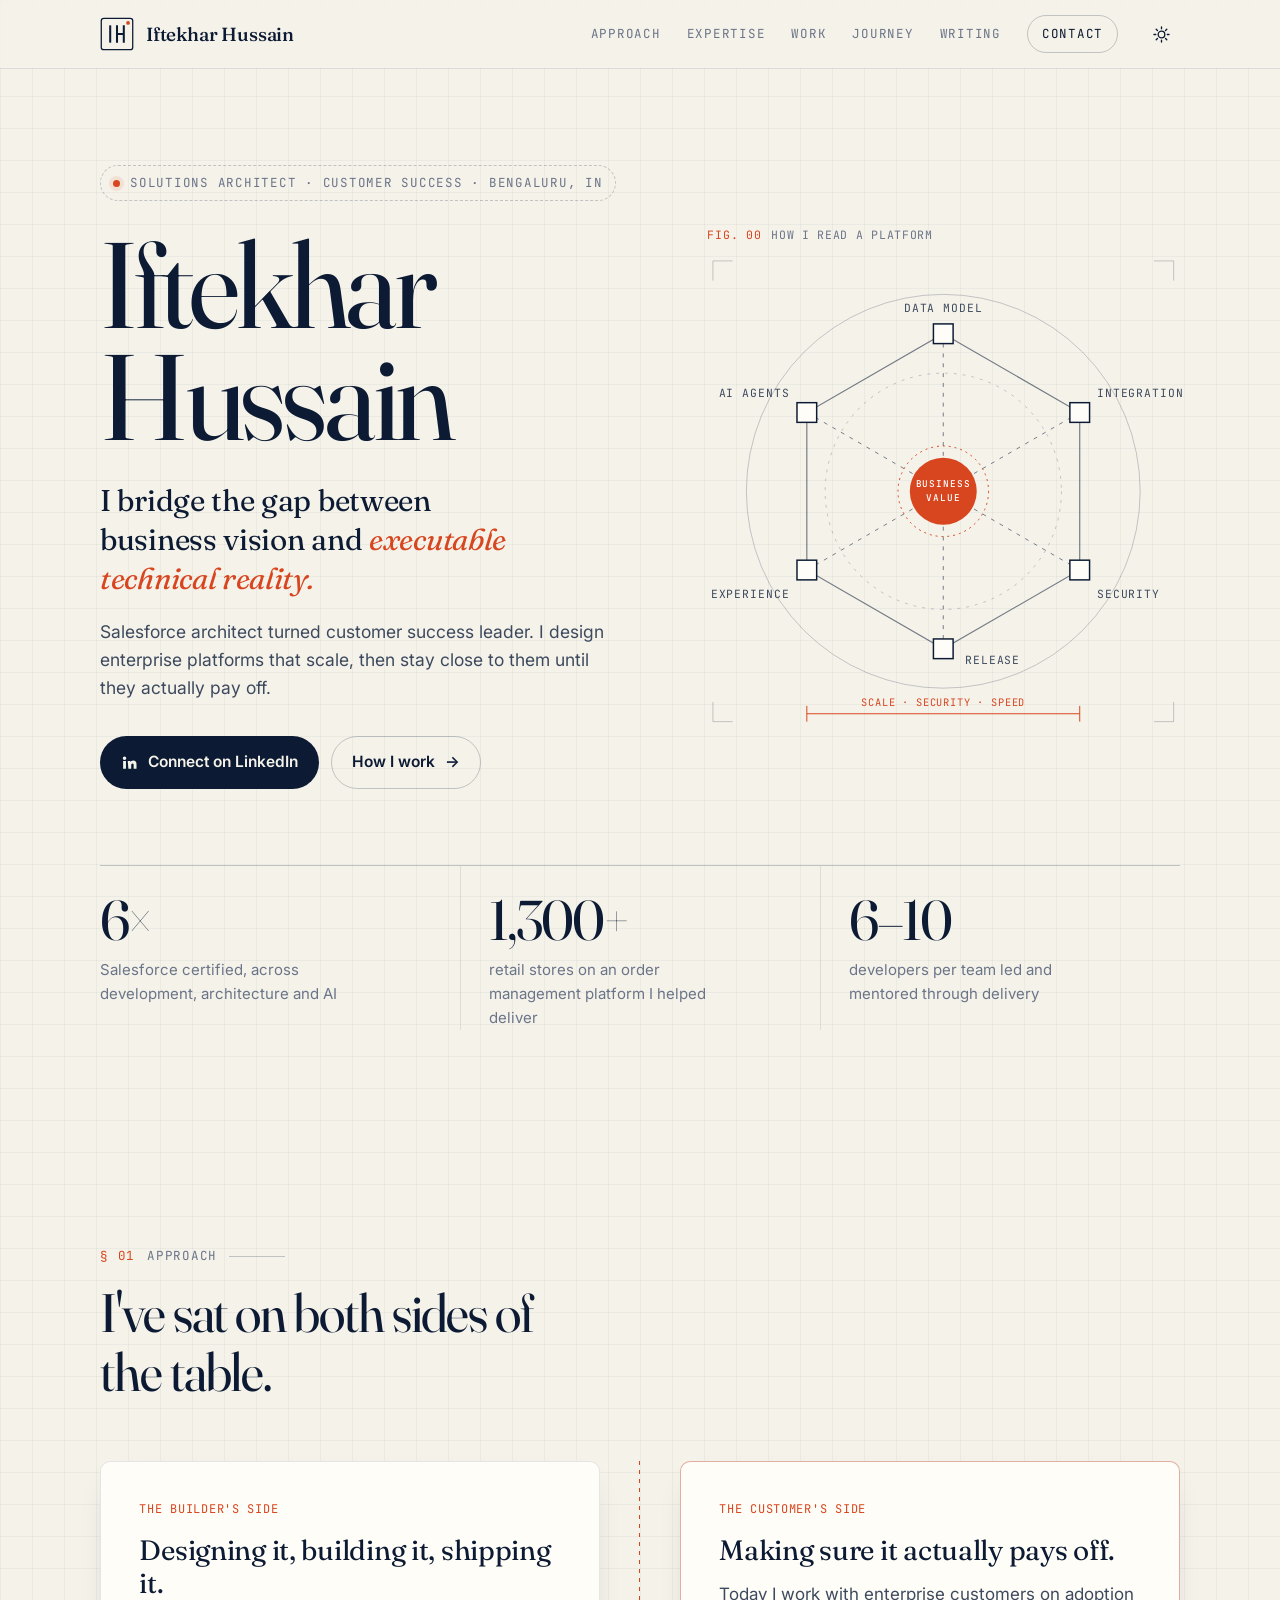
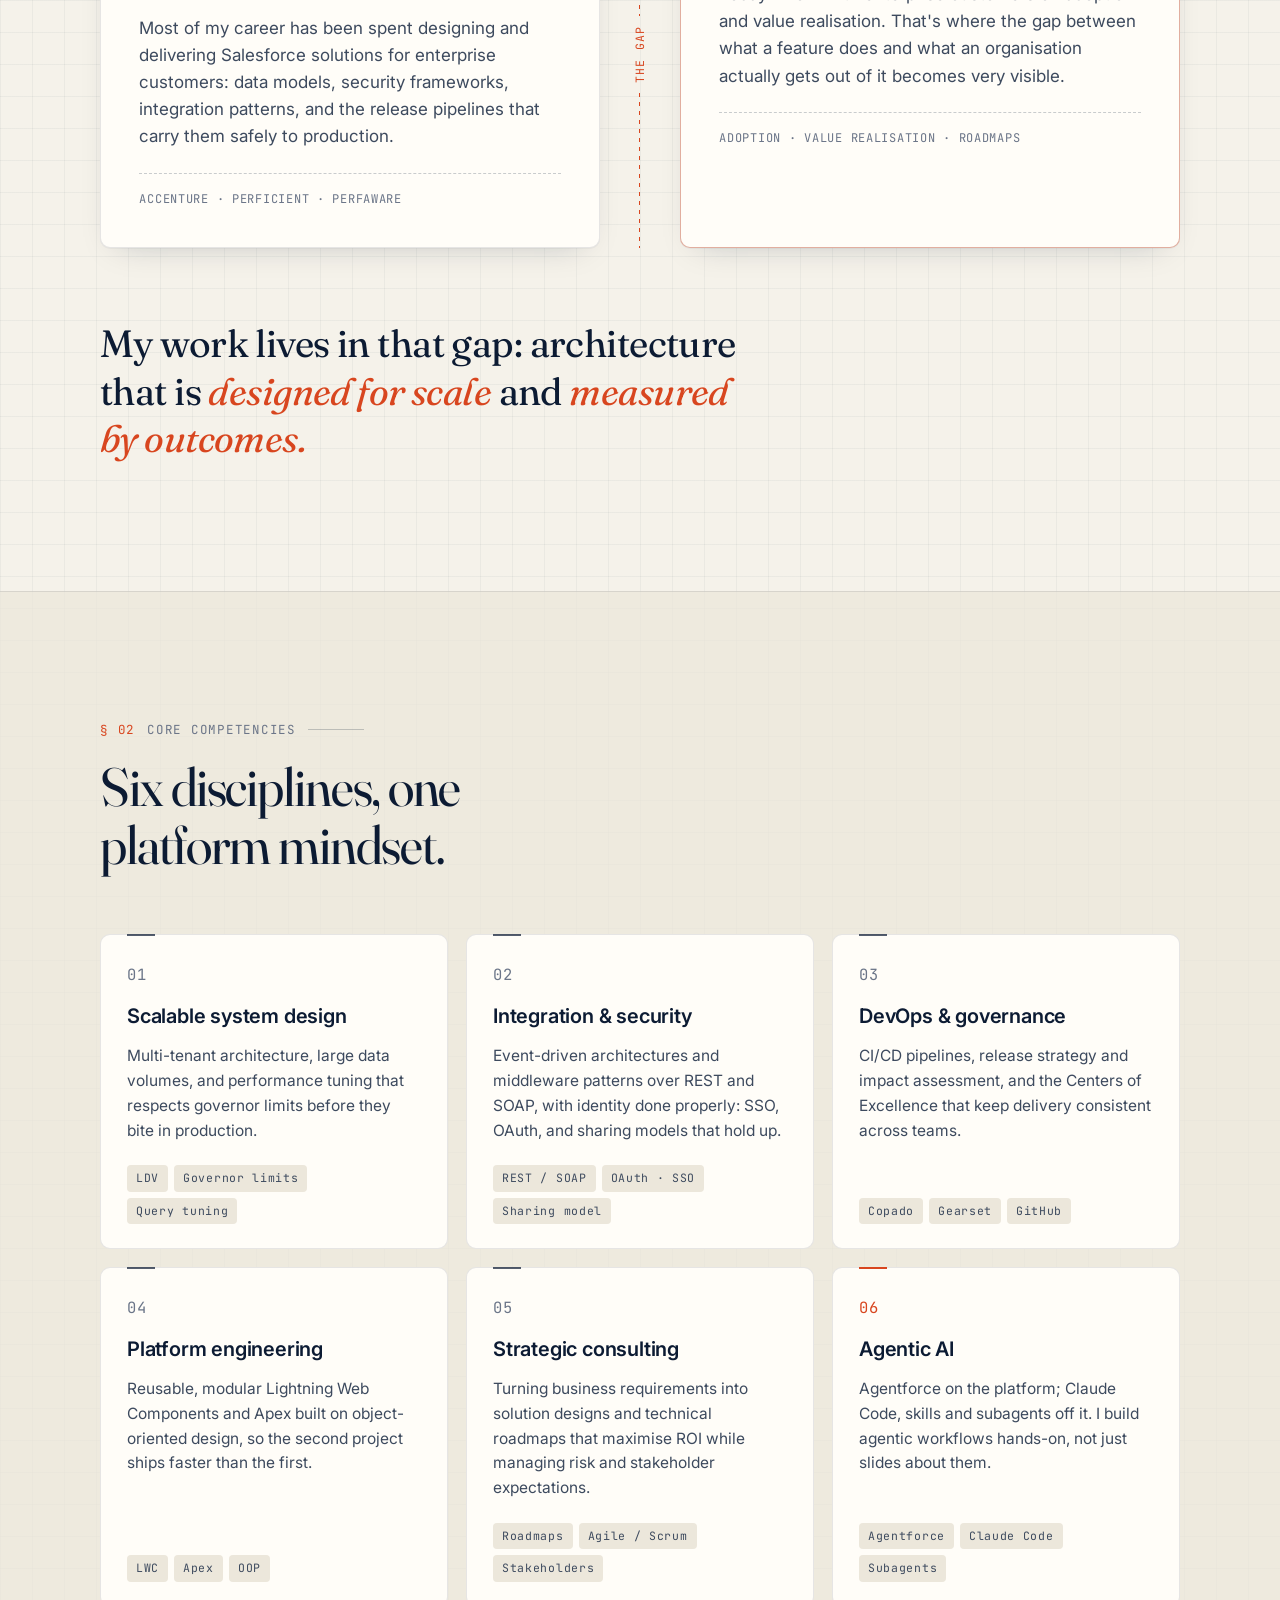
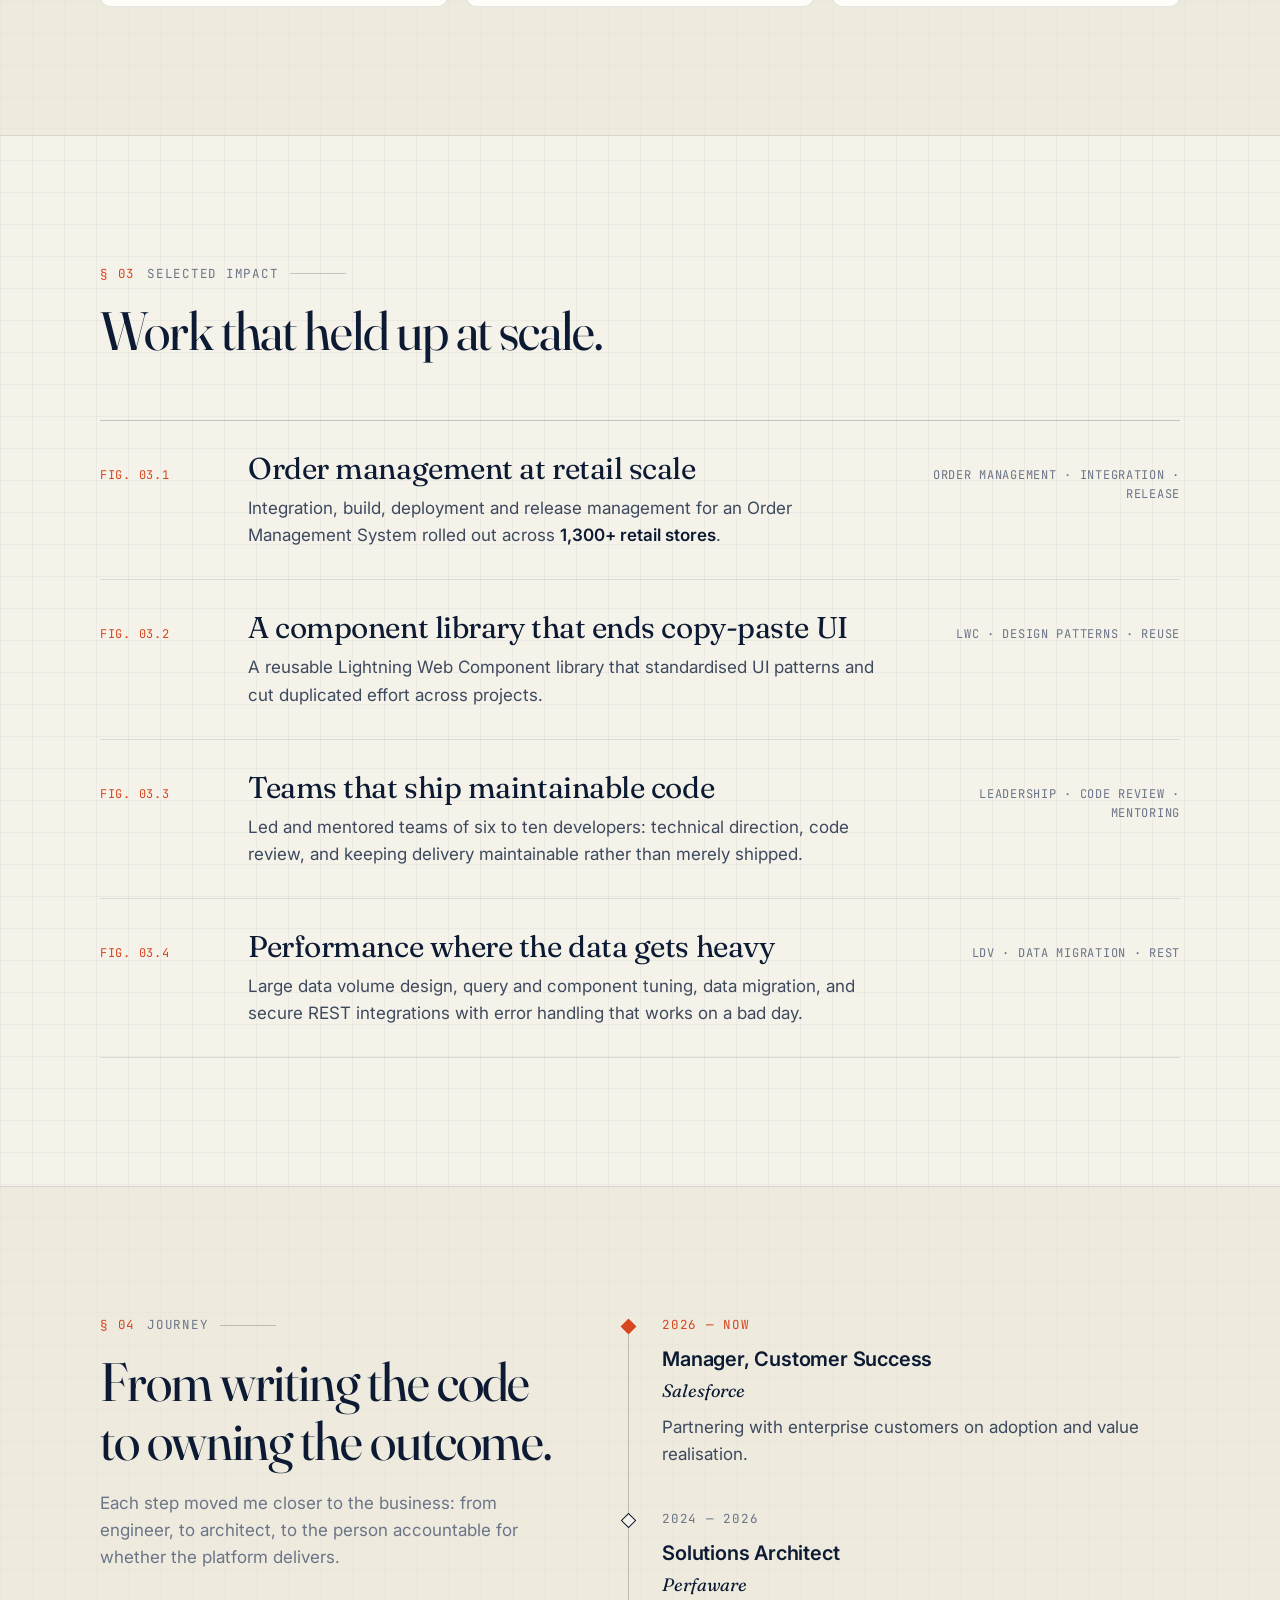
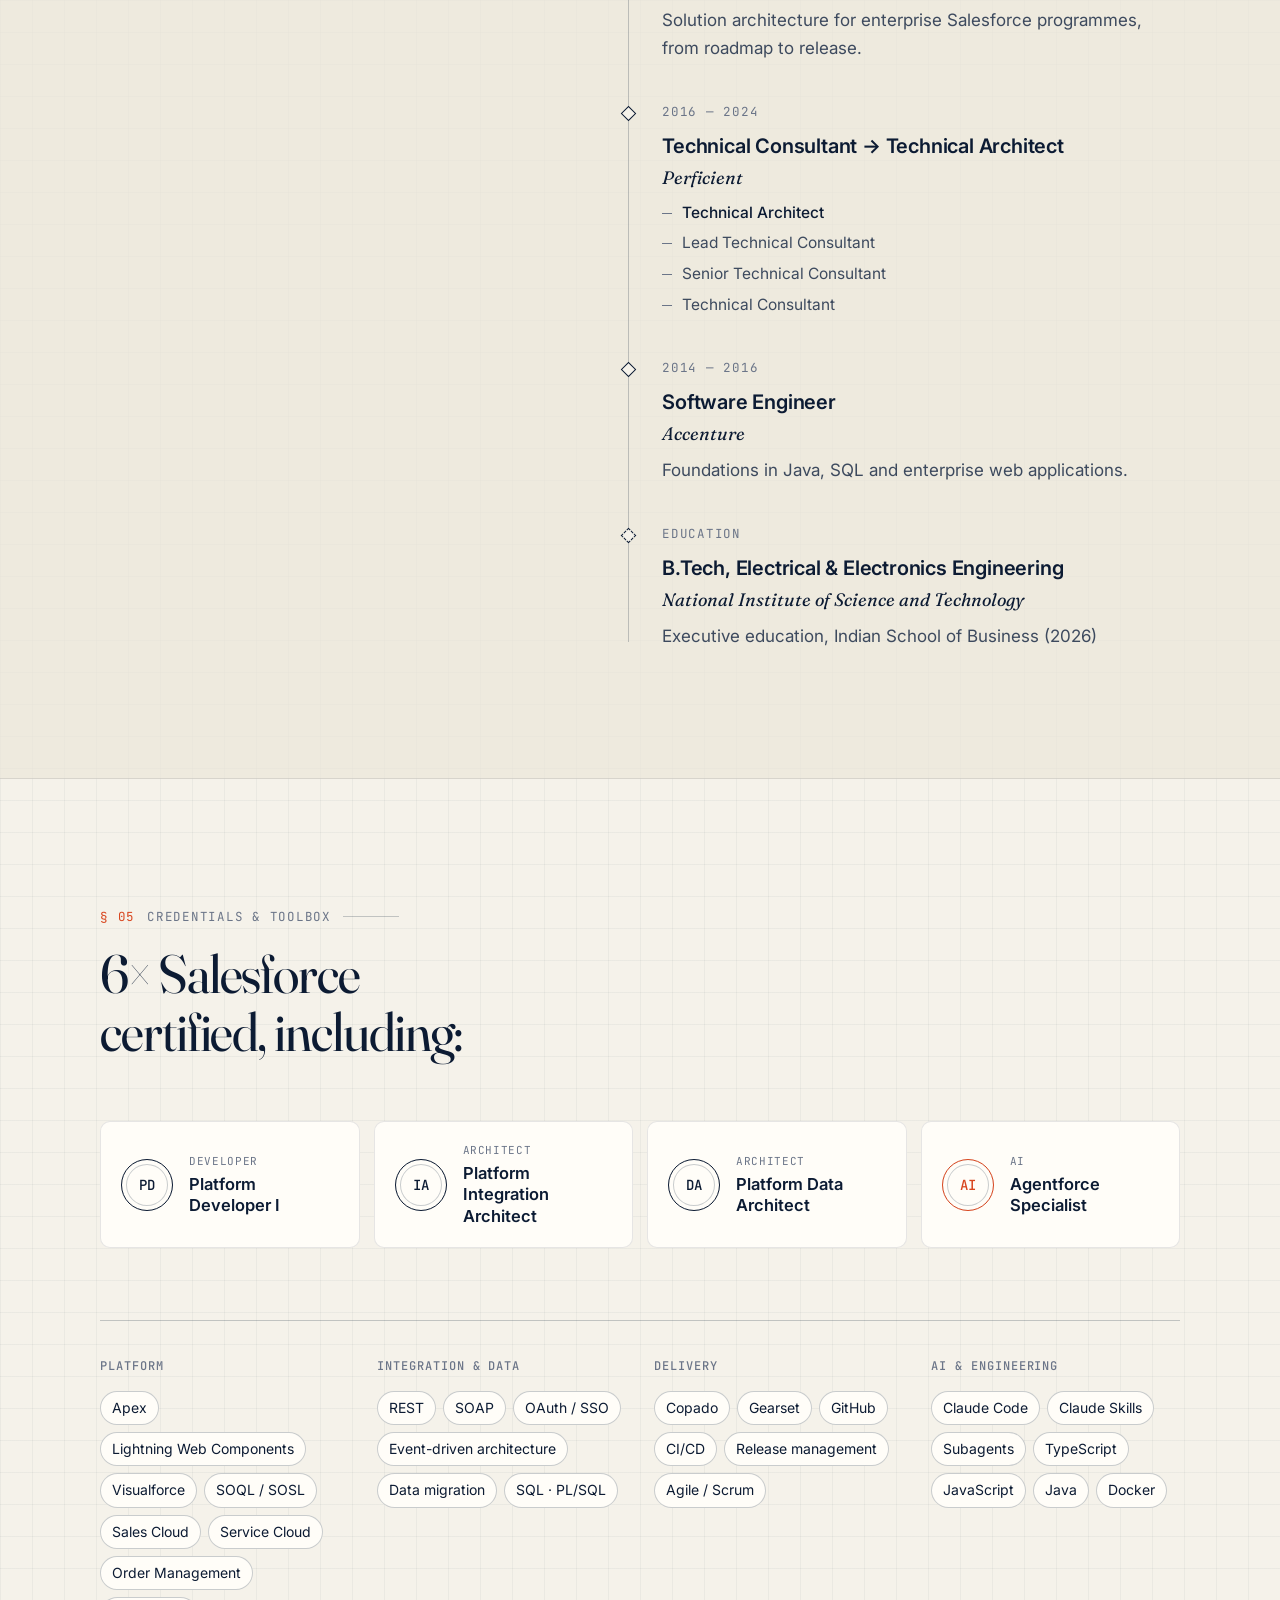
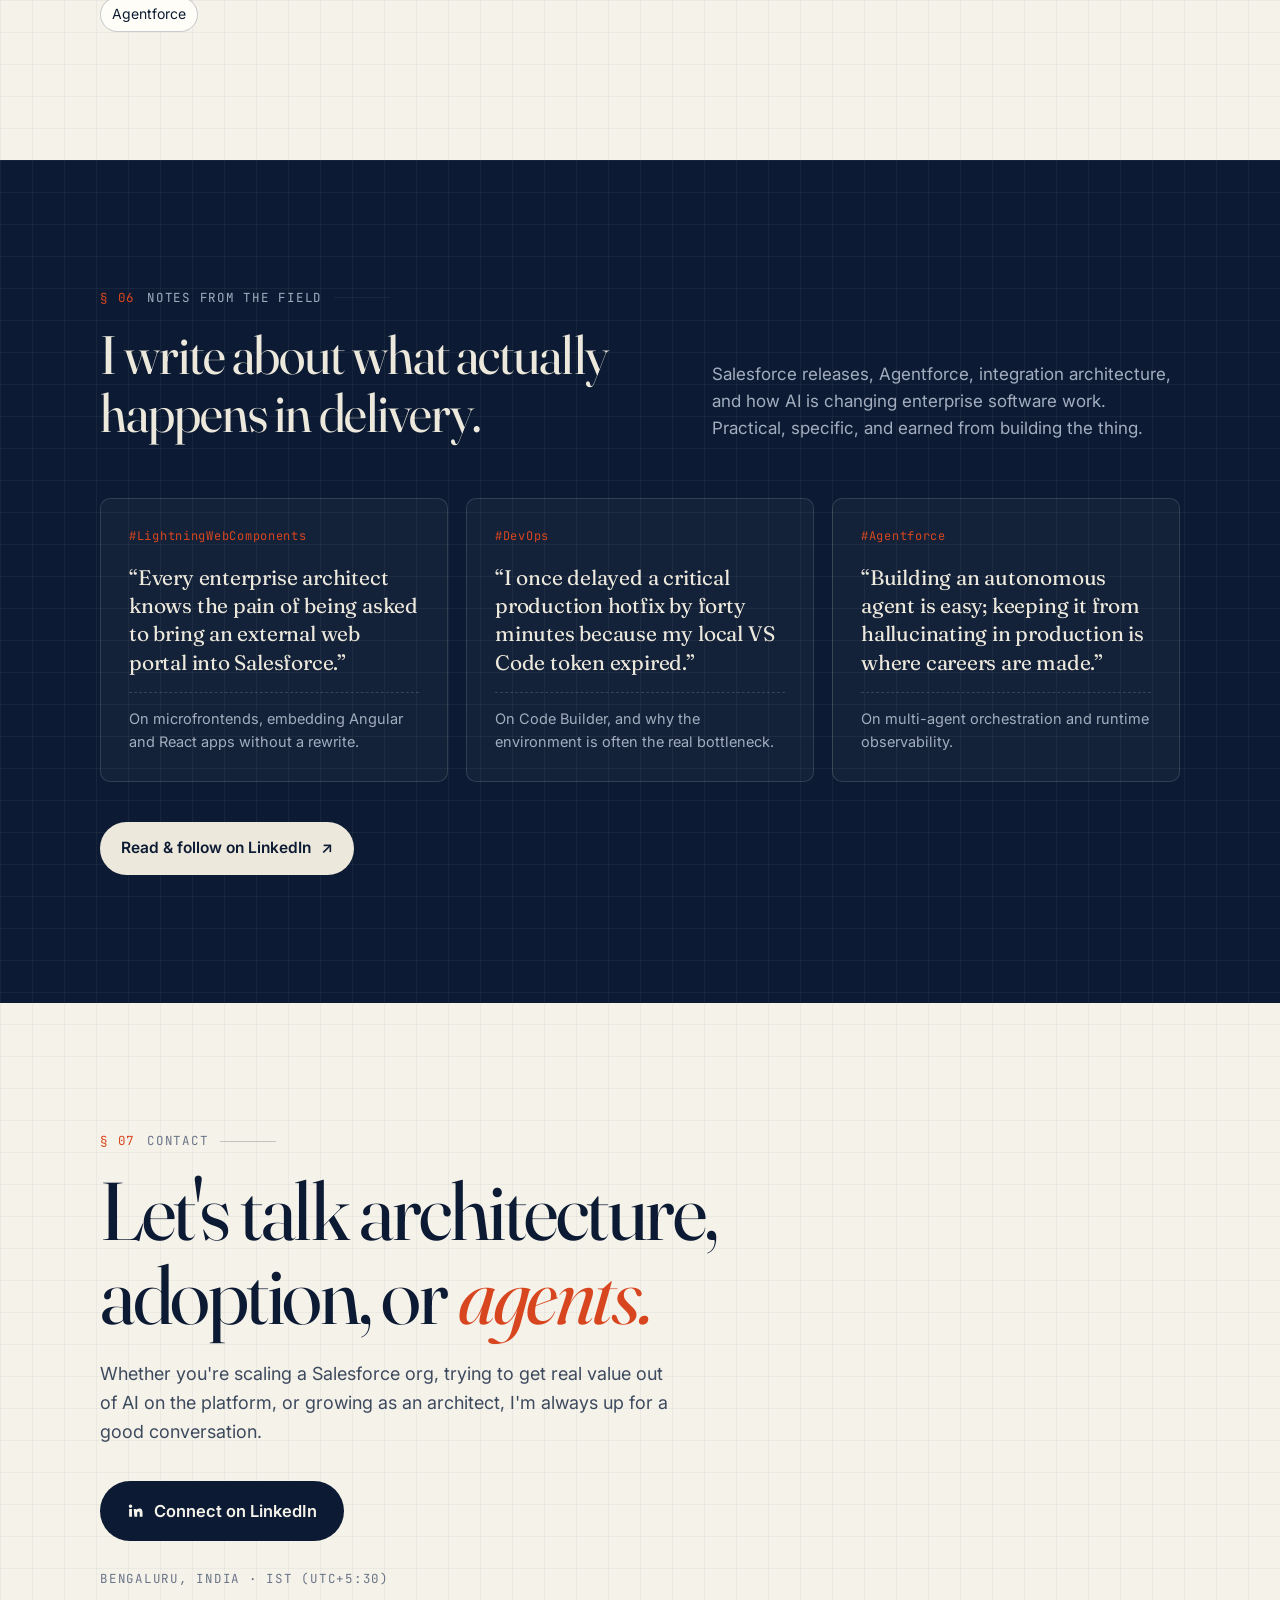
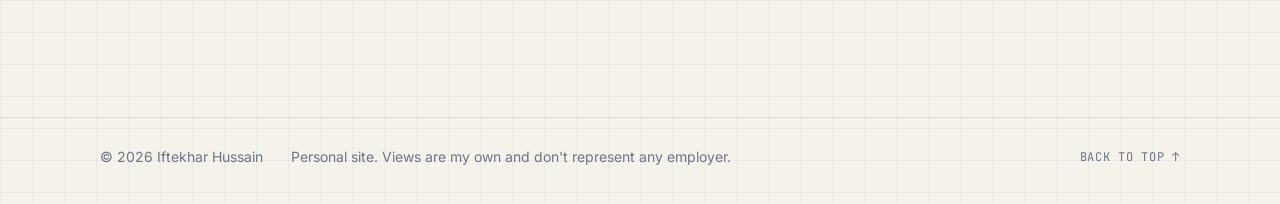
==== index.html @ 83db7492 "Personal brand site: Blueprint & Redline Static site for linking from the LinkedIn intro: hero, appr" ====
<!doctype html>
<html lang="en">
<head>
  <meta charset="utf-8" />
  <meta name="viewport" content="width=device-width, initial-scale=1" />
  <title>Iftekhar Hussain — Salesforce Architect &amp; Customer Success</title>
  <meta name="description" content="Iftekhar Hussain is a Salesforce solutions architect turned customer success leader in Bengaluru. He designs enterprise platforms that scale, and stays close to them until they deliver value." />
  <meta name="author" content="Iftekhar Hussain" />
  <meta name="theme-color" content="#F5F2EA" media="(prefers-color-scheme: light)" />
  <meta name="theme-color" content="#0A1322" media="(prefers-color-scheme: dark)" />

  <!-- SITE_URL: https://iftekharhussain0608.github.io/portfolio. If you move to a custom domain, replace it
       everywhere in this file (LinkedIn's link preview needs absolute URLs for og:url and og:image). -->
  <link rel="canonical" href="https://iftekharhussain0608.github.io/portfolio/" />
  <meta property="og:type" content="profile" />
  <meta property="og:title" content="Iftekhar Hussain — From blueprint to business value" />
  <meta property="og:description" content="Salesforce solutions architect turned customer success leader. Architecture that scales, measured by outcomes." />
  <meta property="og:url" content="https://iftekharhussain0608.github.io/portfolio/" />
  <meta property="og:image" content="https://iftekharhussain0608.github.io/portfolio/assets/og-image.png" />
  <meta property="og:image:width" content="1200" />
  <meta property="og:image:height" content="627" />
  <meta property="profile:first_name" content="Iftekhar" />
  <meta property="profile:last_name" content="Hussain" />
  <meta name="twitter:card" content="summary_large_image" />

  <link rel="icon" href="assets/favicon.svg" type="image/svg+xml" />
  <link rel="preconnect" href="https://fonts.googleapis.com" />
  <link rel="preconnect" href="https://fonts.gstatic.com" crossorigin />
  <link href="https://fonts.googleapis.com/css2?family=Fraunces:ital,opsz,wght@0,9..144,300..700;1,9..144,300..600&family=Inter:wght@400;500;600;700&family=JetBrains+Mono:wght@400;500&display=swap" rel="stylesheet" />
  <link rel="stylesheet" href="styles.css" />

  <script type="application/ld+json">
  {
    "@context": "https://schema.org",
    "@type": "Person",
    "name": "Iftekhar Hussain",
    "jobTitle": "Salesforce Solutions Architect & Customer Success Leader",
    "address": { "@type": "PostalAddress", "addressLocality": "Bengaluru", "addressRegion": "Karnataka", "addressCountry": "IN" },
    "alumniOf": [
      { "@type": "CollegeOrUniversity", "name": "National Institute of Science and Technology" },
      { "@type": "CollegeOrUniversity", "name": "Indian School of Business" }
    ],
    "knowsAbout": ["Salesforce architecture", "Agentforce", "Integration architecture", "Large data volumes", "Lightning Web Components", "Apex", "DevOps", "Customer success", "Agentic AI"],
    "sameAs": ["https://www.linkedin.com/in/iftekhar-hussain-customer-sucess-salesforce"]
  }
  </script>
  <script>
    // Apply a saved theme before first paint so there is no flash.
    try { var t = localStorage.getItem('ih-theme'); if (t) document.documentElement.setAttribute('data-theme', t); } catch (e) {}
  </script>
</head>
<body>
  <a class="skip" href="#main">Skip to content</a>

  <header class="nav" id="top">
    <div class="wrap nav__inner">
      <a class="brand" href="#top" aria-label="Iftekhar Hussain, home">
        <svg class="brand__mark" viewBox="0 0 40 40" aria-hidden="true">
          <rect x="1.5" y="1.5" width="37" height="37" rx="3" fill="none" stroke="currentColor" stroke-width="1.5"/>
          <path d="M12 11v18" stroke="currentColor" stroke-width="2.4" stroke-linecap="square"/>
          <path d="M20 11v18M28 11v18M20 20h8" stroke="currentColor" stroke-width="2.4" stroke-linecap="square"/>
          <circle cx="33" cy="7" r="2.2" class="brand__dot"/>
        </svg>
        <span class="brand__name">Iftekhar Hussain</span>
      </a>
      <nav class="nav__links" id="navlinks" aria-label="Primary">
        <a href="#approach">Approach</a>
        <a href="#expertise">Expertise</a>
        <a href="#work">Work</a>
        <a href="#journey">Journey</a>
        <a href="#writing">Writing</a>
        <a class="nav__cta" href="#contact">Contact</a>
      </nav>
      <div class="nav__tools">
        <button class="icon-btn" id="themeToggle" type="button" aria-label="Toggle dark mode">
          <svg class="i-sun" viewBox="0 0 24 24" aria-hidden="true"><circle cx="12" cy="12" r="4.2"/><path d="M12 2.5v2.2M12 19.3v2.2M2.5 12h2.2M19.3 12h2.2M5.3 5.3l1.6 1.6M17.1 17.1l1.6 1.6M5.3 18.7l1.6-1.6M17.1 6.9l1.6-1.6"/></svg>
          <svg class="i-moon" viewBox="0 0 24 24" aria-hidden="true"><path d="M20 14.5A8.5 8.5 0 1 1 9.5 4a6.8 6.8 0 0 0 10.5 10.5z"/></svg>
        </button>
        <button class="icon-btn nav__menu" id="menuToggle" type="button" aria-label="Open menu" aria-expanded="false" aria-controls="navlinks">
          <svg viewBox="0 0 24 24" aria-hidden="true"><path d="M4 7h16M4 12h16M4 17h16"/></svg>
        </button>
      </div>
    </div>
  </header>

  <main id="main">
    <!-- ============ HERO ============ -->
    <section class="hero">
      <div class="wrap hero__grid">
        <div class="hero__copy">
          <p class="eyebrow"><span class="dot"></span>Solutions Architect · Customer Success · Bengaluru, IN</p>
          <h1 class="hero__name">Iftekhar<br/>Hussain</h1>
          <p class="hero__lead">I bridge the gap between business vision and <em>executable technical&nbsp;reality.</em></p>
          <p class="hero__sub">Salesforce architect turned customer success leader. I design enterprise platforms that scale, then stay close to them until they actually pay off.</p>
          <div class="hero__ctas">
            <a class="btn btn--primary" href="https://www.linkedin.com/in/iftekhar-hussain-customer-sucess-salesforce" target="_blank" rel="noopener">
              <svg viewBox="0 0 24 24" aria-hidden="true"><path d="M4.98 3.5a2.5 2.5 0 1 1 0 5 2.5 2.5 0 0 1 0-5zM3 9.75h4v11H3zM9.5 9.75h3.8v1.5h.06c.53-1 1.83-2.06 3.77-2.06 4.03 0 4.77 2.65 4.77 6.1v5.46h-4v-4.84c0-1.16-.02-2.64-1.61-2.64-1.61 0-1.86 1.26-1.86 2.56v4.92h-4z"/></svg>
              Connect on LinkedIn
            </a>
            <a class="btn btn--ghost" href="#approach">How I work <span aria-hidden="true">→</span></a>
          </div>
        </div>

        <figure class="hero__fig" aria-label="Diagram: six platform disciplines connected to a central business-value node">
          <figcaption class="fig-label"><span>FIG. 00</span> How I read a platform</figcaption>
          <svg class="blueprint" viewBox="0 0 480 480" role="img" aria-hidden="true">
            <!-- registration marks -->
            <g class="bp-faint">
              <path d="M6 26V6h20M454 6h20v20M474 454v20h-20M26 474H6v-20"/>
            </g>
            <!-- outer hexagon -->
            <polygon class="bp-line" points="240,80 378.6,160 378.6,320 240,400 101.4,320 101.4,160"/>
            <!-- rings -->
            <circle class="bp-faint" cx="240" cy="240" r="200" />
            <circle class="bp-faint dashed" cx="240" cy="240" r="120" />
            <!-- spokes -->
            <g class="bp-flow">
              <line x1="240" y1="80" x2="240" y2="240"/>
              <line x1="378.6" y1="160" x2="240" y2="240"/>
              <line x1="378.6" y1="320" x2="240" y2="240"/>
              <line x1="240" y1="400" x2="240" y2="240"/>
              <line x1="101.4" y1="320" x2="240" y2="240"/>
              <line x1="101.4" y1="160" x2="240" y2="240"/>
            </g>
            <!-- dimension line -->
            <g class="bp-dim">
              <path d="M101.4 466h277.2M101.4 458v16M378.6 458v16"/>
              <text x="240" y="458" text-anchor="middle">SCALE · SECURITY · SPEED</text>
            </g>
            <!-- nodes -->
            <g class="bp-node">
              <rect x="230" y="70" width="20" height="20"/>
              <rect x="368.6" y="150" width="20" height="20"/>
              <rect x="368.6" y="310" width="20" height="20"/>
              <rect x="230" y="390" width="20" height="20"/>
              <rect x="91.4" y="310" width="20" height="20"/>
              <rect x="91.4" y="150" width="20" height="20"/>
            </g>
            <g class="bp-text">
              <text x="240" y="58" text-anchor="middle">DATA MODEL</text>
              <text x="396" y="144" text-anchor="start">INTEGRATION</text>
              <text x="396" y="348" text-anchor="start">SECURITY</text>
              <text x="262" y="415" text-anchor="start">RELEASE</text>
              <text x="84" y="348" text-anchor="end">EXPERIENCE</text>
              <text x="84" y="144" text-anchor="end">AI AGENTS</text>
            </g>
            <!-- center -->
            <circle class="bp-core-ring" cx="240" cy="240" r="46"/>
            <circle class="bp-core" cx="240" cy="240" r="34"/>
            <text class="bp-core-text" x="240" y="236" text-anchor="middle">BUSINESS</text>
            <text class="bp-core-text" x="240" y="250" text-anchor="middle">VALUE</text>
          </svg>
        </figure>
      </div>

      <div class="wrap">
        <dl class="stats">
          <div class="stat"><dt>6×</dt><dd>Salesforce certified, across development, architecture and AI</dd></div>
          <div class="stat"><dt>1,300+</dt><dd>retail stores on an order management platform I helped deliver</dd></div>
          <div class="stat"><dt>6–10</dt><dd>developers per team led and mentored through delivery</dd></div>
        </dl>
      </div>
    </section>

    <!-- ============ APPROACH ============ -->
    <section class="section" id="approach">
      <div class="wrap">
        <p class="section__label"><span>§ 01</span> Approach</p>
        <h2 class="section__title">I've sat on both sides of the&nbsp;table.</h2>

        <div class="sides">
          <article class="side reveal">
            <p class="side__tag">The builder's side</p>
            <h3>Designing it, building it, shipping it.</h3>
            <p>Most of my career has been spent designing and delivering Salesforce solutions for enterprise customers: data models, security frameworks, integration patterns, and the release pipelines that carry them safely to production.</p>
            <p class="side__meta">Accenture · Perficient · Perfaware</p>
          </article>
          <div class="sides__gap" aria-hidden="true">
            <span class="gap-line"></span>
            <span class="gap-tag">the gap</span>
            <span class="gap-line"></span>
          </div>
          <article class="side side--alt reveal">
            <p class="side__tag">The customer's side</p>
            <h3>Making sure it actually pays off.</h3>
            <p>Today I work with enterprise customers on adoption and value realisation. That's where the gap between what a feature does and what an organisation actually gets out of it becomes very visible.</p>
            <p class="side__meta">Adoption · Value realisation · Roadmaps</p>
          </article>
        </div>

        <p class="manifesto reveal">My work lives in that gap: architecture that is <em>designed for scale</em> and <em>measured by outcomes.</em></p>
      </div>
    </section>

    <!-- ============ EXPERTISE ============ -->
    <section class="section section--tint" id="expertise">
      <div class="wrap">
        <p class="section__label"><span>§ 02</span> Core competencies</p>
        <h2 class="section__title">Six disciplines, one platform&nbsp;mindset.</h2>

        <div class="cards">
          <article class="card reveal">
            <p class="card__num">01</p>
            <h3>Scalable system design</h3>
            <p>Multi-tenant architecture, large data volumes, and performance tuning that respects governor limits before they bite in production.</p>
            <ul class="tags"><li>LDV</li><li>Governor limits</li><li>Query tuning</li></ul>
          </article>
          <article class="card reveal">
            <p class="card__num">02</p>
            <h3>Integration &amp; security</h3>
            <p>Event-driven architectures and middleware patterns over REST and SOAP, with identity done properly: SSO, OAuth, and sharing models that hold up.</p>
            <ul class="tags"><li>REST / SOAP</li><li>OAuth · SSO</li><li>Sharing model</li></ul>
          </article>
          <article class="card reveal">
            <p class="card__num">03</p>
            <h3>DevOps &amp; governance</h3>
            <p>CI/CD pipelines, release strategy and impact assessment, and the Centers of Excellence that keep delivery consistent across teams.</p>
            <ul class="tags"><li>Copado</li><li>Gearset</li><li>GitHub</li></ul>
          </article>
          <article class="card reveal">
            <p class="card__num">04</p>
            <h3>Platform engineering</h3>
            <p>Reusable, modular Lightning Web Components and Apex built on object-oriented design, so the second project ships faster than the first.</p>
            <ul class="tags"><li>LWC</li><li>Apex</li><li>OOP</li></ul>
          </article>
          <article class="card reveal">
            <p class="card__num">05</p>
            <h3>Strategic consulting</h3>
            <p>Turning business requirements into solution designs and technical roadmaps that maximise ROI while managing risk and stakeholder expectations.</p>
            <ul class="tags"><li>Roadmaps</li><li>Agile / Scrum</li><li>Stakeholders</li></ul>
          </article>
          <article class="card card--accent reveal">
            <p class="card__num">06</p>
            <h3>Agentic AI</h3>
            <p>Agentforce on the platform; Claude Code, skills and subagents off it. I build agentic workflows hands-on, not just slides about them.</p>
            <ul class="tags"><li>Agentforce</li><li>Claude Code</li><li>Subagents</li></ul>
          </article>
        </div>
      </div>
    </section>

    <!-- ============ WORK ============ -->
    <section class="section" id="work">
      <div class="wrap">
        <p class="section__label"><span>§ 03</span> Selected impact</p>
        <h2 class="section__title">Work that held up at&nbsp;scale.</h2>

        <ol class="work">
          <li class="work__item reveal">
            <span class="work__fig">FIG. 03.1</span>
            <div class="work__body">
              <h3>Order management at retail scale</h3>
              <p>Integration, build, deployment and release management for an Order Management System rolled out across <strong>1,300+ retail stores</strong>.</p>
            </div>
            <p class="work__meta">Order Management · Integration · Release</p>
          </li>
          <li class="work__item reveal">
            <span class="work__fig">FIG. 03.2</span>
            <div class="work__body">
              <h3>A component library that ends copy-paste UI</h3>
              <p>A reusable Lightning Web Component library that standardised UI patterns and cut duplicated effort across projects.</p>
            </div>
            <p class="work__meta">LWC · Design patterns · Reuse</p>
          </li>
          <li class="work__item reveal">
            <span class="work__fig">FIG. 03.3</span>
            <div class="work__body">
              <h3>Teams that ship maintainable code</h3>
              <p>Led and mentored teams of six to ten developers: technical direction, code review, and keeping delivery maintainable rather than merely shipped.</p>
            </div>
            <p class="work__meta">Leadership · Code review · Mentoring</p>
          </li>
          <li class="work__item reveal">
            <span class="work__fig">FIG. 03.4</span>
            <div class="work__body">
              <h3>Performance where the data gets heavy</h3>
              <p>Large data volume design, query and component tuning, data migration, and secure REST integrations with error handling that works on a bad day.</p>
            </div>
            <p class="work__meta">LDV · Data migration · REST</p>
          </li>
        </ol>
      </div>
    </section>

    <!-- ============ JOURNEY ============ -->
    <section class="section section--tint" id="journey">
      <div class="wrap journey">
        <div class="journey__head">
          <p class="section__label"><span>§ 04</span> Journey</p>
          <h2 class="section__title">From writing the code to owning the&nbsp;outcome.</h2>
          <p class="muted">Each step moved me closer to the business: from engineer, to architect, to the person accountable for whether the platform delivers.</p>
        </div>

        <ol class="timeline">
          <li class="tl reveal">
            <p class="tl__when">2026 — Now</p>
            <div>
              <h3>Manager, Customer Success</h3>
              <p class="tl__org">Salesforce</p>
              <p>Partnering with enterprise customers on adoption and value realisation.</p>
            </div>
          </li>
          <li class="tl reveal">
            <p class="tl__when">2024 — 2026</p>
            <div>
              <h3>Solutions Architect</h3>
              <p class="tl__org">Perfaware</p>
              <p>Solution architecture for enterprise Salesforce programmes, from roadmap to release.</p>
            </div>
          </li>
          <li class="tl reveal">
            <p class="tl__when">2016 — 2024</p>
            <div>
              <h3>Technical Consultant → Technical Architect</h3>
              <p class="tl__org">Perficient</p>
              <ul class="steps">
                <li>Technical Architect</li>
                <li>Lead Technical Consultant</li>
                <li>Senior Technical Consultant</li>
                <li>Technical Consultant</li>
              </ul>
            </div>
          </li>
          <li class="tl reveal">
            <p class="tl__when">2014 — 2016</p>
            <div>
              <h3>Software Engineer</h3>
              <p class="tl__org">Accenture</p>
              <p>Foundations in Java, SQL and enterprise web applications.</p>
            </div>
          </li>
          <li class="tl tl--edu reveal">
            <p class="tl__when">Education</p>
            <div>
              <h3>B.Tech, Electrical &amp; Electronics Engineering</h3>
              <p class="tl__org">National Institute of Science and Technology</p>
              <p>Executive education, Indian School of Business (2026)</p>
            </div>
          </li>
        </ol>
      </div>
    </section>

    <!-- ============ CERTIFICATIONS + TOOLBOX ============ -->
    <section class="section" id="certifications">
      <div class="wrap">
        <p class="section__label"><span>§ 05</span> Credentials &amp; toolbox</p>
        <h2 class="section__title">6× Salesforce certified,&nbsp;including:</h2>

        <!-- TODO: add the remaining two certifications here so the list matches the "6×" headline. -->
        <ul class="certs">
          <li class="cert reveal"><span class="cert__seal" aria-hidden="true">PD</span><div><p class="cert__kind">Developer</p><h3>Platform Developer I</h3></div></li>
          <li class="cert reveal"><span class="cert__seal" aria-hidden="true">IA</span><div><p class="cert__kind">Architect</p><h3>Platform Integration Architect</h3></div></li>
          <li class="cert reveal"><span class="cert__seal" aria-hidden="true">DA</span><div><p class="cert__kind">Architect</p><h3>Platform Data Architect</h3></div></li>
          <li class="cert reveal"><span class="cert__seal cert__seal--ai" aria-hidden="true">AI</span><div><p class="cert__kind">AI</p><h3>Agentforce Specialist</h3></div></li>
        </ul>

        <div class="toolbox">
          <div class="toolbox__group">
            <h3>Platform</h3>
            <ul class="chips"><li>Apex</li><li>Lightning Web Components</li><li>Visualforce</li><li>SOQL / SOSL</li><li>Sales Cloud</li><li>Service Cloud</li><li>Order Management</li><li>Agentforce</li></ul>
          </div>
          <div class="toolbox__group">
            <h3>Integration &amp; data</h3>
            <ul class="chips"><li>REST</li><li>SOAP</li><li>OAuth / SSO</li><li>Event-driven architecture</li><li>Data migration</li><li>SQL · PL/SQL</li></ul>
          </div>
          <div class="toolbox__group">
            <h3>Delivery</h3>
            <ul class="chips"><li>Copado</li><li>Gearset</li><li>GitHub</li><li>CI/CD</li><li>Release management</li><li>Agile / Scrum</li></ul>
          </div>
          <div class="toolbox__group">
            <h3>AI &amp; engineering</h3>
            <ul class="chips"><li>Claude Code</li><li>Claude Skills</li><li>Subagents</li><li>TypeScript</li><li>JavaScript</li><li>Java</li><li>Docker</li></ul>
          </div>
        </div>
      </div>
    </section>

    <!-- ============ WRITING ============ -->
    <section class="section section--ink" id="writing">
      <div class="wrap">
        <p class="section__label"><span>§ 06</span> Notes from the field</p>
        <div class="writing__head">
          <h2 class="section__title">I write about what actually happens in&nbsp;delivery.</h2>
          <p>Salesforce releases, Agentforce, integration architecture, and how AI is changing enterprise software work. Practical, specific, and earned from building the thing.</p>
        </div>

        <div class="posts">
          <figure class="post reveal">
            <p class="post__topic">#LightningWebComponents</p>
            <blockquote>“Every enterprise architect knows the pain of being asked to bring an external web portal into Salesforce.”</blockquote>
            <figcaption>On microfrontends, embedding Angular and React apps without a rewrite.</figcaption>
          </figure>
          <figure class="post reveal">
            <p class="post__topic">#DevOps</p>
            <blockquote>“I once delayed a critical production hotfix by forty minutes because my local VS Code token expired.”</blockquote>
            <figcaption>On Code Builder, and why the environment is often the real bottleneck.</figcaption>
          </figure>
          <figure class="post reveal">
            <p class="post__topic">#Agentforce</p>
            <blockquote>“Building an autonomous agent is easy; keeping it from hallucinating in production is where careers are made.”</blockquote>
            <figcaption>On multi-agent orchestration and runtime observability.</figcaption>
          </figure>
        </div>

        <a class="btn btn--light" href="https://www.linkedin.com/in/iftekhar-hussain-customer-sucess-salesforce/recent-activity/all/" target="_blank" rel="noopener">Read &amp; follow on LinkedIn <span aria-hidden="true">↗</span></a>
      </div>
    </section>

    <!-- ============ CONTACT ============ -->
    <section class="section contact" id="contact">
      <div class="wrap contact__inner">
        <p class="section__label"><span>§ 07</span> Contact</p>
        <h2 class="contact__title">Let's talk architecture, adoption, or&nbsp;<em>agents.</em></h2>
        <p class="contact__sub">Whether you're scaling a Salesforce org, trying to get real value out of AI on the platform, or growing as an architect, I'm always up for a good conversation.</p>
        <div class="hero__ctas">
          <a class="btn btn--primary btn--lg" href="https://www.linkedin.com/in/iftekhar-hussain-customer-sucess-salesforce" target="_blank" rel="noopener">
            <svg viewBox="0 0 24 24" aria-hidden="true"><path d="M4.98 3.5a2.5 2.5 0 1 1 0 5 2.5 2.5 0 0 1 0-5zM3 9.75h4v11H3zM9.5 9.75h3.8v1.5h.06c.53-1 1.83-2.06 3.77-2.06 4.03 0 4.77 2.65 4.77 6.1v5.46h-4v-4.84c0-1.16-.02-2.64-1.61-2.64-1.61 0-1.86 1.26-1.86 2.56v4.92h-4z"/></svg>
            Connect on LinkedIn
          </a>
          <!-- Optional: add an email button once you decide which address to publish.
          <a class="btn btn--ghost btn--lg" href="mailto:you@example.com">Email me</a> -->
        </div>
        <p class="contact__meta">Bengaluru, India · IST (UTC+5:30)</p>
      </div>
    </section>
  </main>

  <footer class="footer">
    <div class="wrap footer__inner">
      <p>© <span id="year">2026</span> Iftekhar Hussain</p>
      <p class="footer__note">Personal site. Views are my own and don't represent any employer.</p>
      <a href="#top" class="footer__top">Back to top ↑</a>
    </div>
  </footer>

  <script src="script.js" defer></script>
</body>
</html>
---- styles.css ----
/* =========================================================
   Iftekhar Hussain — personal brand site
   Concept: "Blueprint & Redline". An architect's drawing grid,
   monospace annotations, and one vermilion accent used the way
   an architect marks what matters on a drawing.
   ========================================================= */

:root {
  /* Brand palette (see BRAND.md) */
  --paper: #F5F2EA;          /* drafting paper */
  --paper-2: #ECE7DB;        /* tinted sections */
  --surface: #FFFDF8;        /* cards */
  --ink: #0C1B33;            /* blueprint ink */
  --ink-2: #3D4A5E;          /* body text */
  --ink-3: #6B7588;          /* muted / annotations */
  --line: rgba(12, 27, 51, 0.10);
  --line-strong: rgba(12, 27, 51, 0.22);
  --grid: rgba(12, 27, 51, 0.045);
  --redline: #D8461F;        /* the one accent */
  --redline-soft: rgba(216, 70, 31, 0.10);
  --on-redline: #FFFFFF;
  --ink-section-bg: #0C1B33;
  --ink-section-fg: #EDE8DC;
  --ink-section-muted: #A3ADBF;
  --ink-section-line: rgba(237, 232, 220, 0.14);
  --shadow: 0 1px 0 rgba(12, 27, 51, 0.04), 0 12px 32px -18px rgba(12, 27, 51, 0.25);

  --font-display: "Fraunces", "Iowan Old Style", Georgia, serif;
  --font-body: "Inter", system-ui, -apple-system, "Segoe UI", sans-serif;
  --font-mono: "JetBrains Mono", ui-monospace, "SF Mono", Menlo, monospace;

  --radius: 10px;
  --wrap: 1160px;
  --gutter: clamp(16px, 4vw, 40px);
  color-scheme: light;
}

@media (prefers-color-scheme: dark) {
  :root:not([data-theme="light"]) {
    --paper: #0A1322;
    --paper-2: #0E192C;
    --surface: #111E34;
    --ink: #EDE8DC;
    --ink-2: #C4CAD6;
    --ink-3: #8D97AB;
    --line: rgba(237, 232, 220, 0.10);
    --line-strong: rgba(237, 232, 220, 0.22);
    --grid: rgba(120, 160, 220, 0.055);
    --redline: #FF7148;
    --redline-soft: rgba(255, 113, 72, 0.12);
    --on-redline: #1A0A04;
    --ink-section-bg: #060D18;
    --ink-section-fg: #EDE8DC;
    --ink-section-muted: #8D97AB;
    --ink-section-line: rgba(237, 232, 220, 0.12);
    --shadow: 0 1px 0 rgba(0, 0, 0, 0.3), 0 14px 36px -20px rgba(0, 0, 0, 0.8);
    color-scheme: dark;
  }
}
:root[data-theme="dark"] {
  --paper: #0A1322;
  --paper-2: #0E192C;
  --surface: #111E34;
  --ink: #EDE8DC;
  --ink-2: #C4CAD6;
  --ink-3: #8D97AB;
  --line: rgba(237, 232, 220, 0.10);
  --line-strong: rgba(237, 232, 220, 0.22);
  --grid: rgba(120, 160, 220, 0.055);
  --redline: #FF7148;
  --redline-soft: rgba(255, 113, 72, 0.12);
  --on-redline: #1A0A04;
  --ink-section-bg: #060D18;
  --ink-section-fg: #EDE8DC;
  --ink-section-muted: #8D97AB;
  --ink-section-line: rgba(237, 232, 220, 0.12);
  --shadow: 0 1px 0 rgba(0, 0, 0, 0.3), 0 14px 36px -20px rgba(0, 0, 0, 0.8);
  color-scheme: dark;
}

/* ---------- Base ---------- */
*, *::before, *::after { box-sizing: border-box; }
html { scroll-behavior: smooth; -webkit-text-size-adjust: 100%; }
body {
  margin: 0;
  background-color: var(--paper);
  background-image:
    linear-gradient(var(--grid) 1px, transparent 1px),
    linear-gradient(90deg, var(--grid) 1px, transparent 1px);
  background-size: 32px 32px;
  color: var(--ink-2);
  font-family: var(--font-body);
  font-size: 17px;
  line-height: 1.6;
  -webkit-font-smoothing: antialiased;
  overflow-x: hidden;
}
h1, h2, h3 { color: var(--ink); margin: 0; font-weight: 500; }
p { margin: 0; }
a { color: inherit; }
ul, ol { margin: 0; padding: 0; list-style: none; }
em { font-style: italic; }
img, svg { display: block; }
::selection { background: var(--redline); color: var(--on-redline); }

.wrap { max-width: var(--wrap); margin: 0 auto; padding: 0 var(--gutter); }
.muted { color: var(--ink-3); }

.skip {
  position: absolute; left: 12px; top: -48px; z-index: 100;
  background: var(--ink); color: var(--paper); padding: 10px 14px; border-radius: 6px;
  text-decoration: none; font-weight: 600;
}
.skip:focus { top: 12px; }
:focus-visible { outline: 2px solid var(--redline); outline-offset: 3px; border-radius: 4px; }

/* ---------- Nav ---------- */
.nav {
  position: sticky; top: 0; z-index: 50;
  background: color-mix(in srgb, var(--paper) 82%, transparent);
  backdrop-filter: saturate(140%) blur(12px);
  -webkit-backdrop-filter: saturate(140%) blur(12px);
  border-bottom: 1px solid var(--line);
}
.nav__inner { display: flex; align-items: center; gap: 24px; height: 68px; }
.brand { display: flex; align-items: center; gap: 12px; text-decoration: none; color: var(--ink); }
.brand__mark { width: 34px; height: 34px; }
.brand__dot { fill: var(--redline); }
.brand__name { font-family: var(--font-display); font-size: 19px; font-weight: 500; letter-spacing: -0.01em; }
.nav__links { display: flex; align-items: center; gap: 26px; margin-left: auto; }
.nav__links a {
  font-family: var(--font-mono); font-size: 12.5px; letter-spacing: 0.06em; text-transform: uppercase;
  text-decoration: none; color: var(--ink-3); transition: color .2s;
}
.nav__links a:hover, .nav__links a.is-active { color: var(--ink); }
.nav__links .nav__cta {
  color: var(--ink); border: 1px solid var(--line-strong); padding: 8px 14px; border-radius: 999px;
}
.nav__links .nav__cta:hover { border-color: var(--redline); color: var(--redline); }
.nav__tools { display: flex; gap: 6px; }
.icon-btn {
  width: 38px; height: 38px; display: grid; place-items: center; border-radius: 8px;
  background: transparent; border: 1px solid transparent; color: var(--ink); cursor: pointer;
}
.icon-btn:hover { border-color: var(--line-strong); }
.icon-btn svg { width: 19px; height: 19px; fill: none; stroke: currentColor; stroke-width: 1.7; stroke-linecap: round; }
.i-moon { display: none; }
:root[data-theme="dark"] .i-sun { display: none; }
:root[data-theme="dark"] .i-moon { display: block; }
@media (prefers-color-scheme: dark) {
  :root:not([data-theme="light"]) .i-sun { display: none; }
  :root:not([data-theme="light"]) .i-moon { display: block; }
}
.nav__menu { display: none; }

/* ---------- Buttons ---------- */
.btn {
  display: inline-flex; align-items: center; gap: 10px;
  padding: 13px 20px; border-radius: 999px; font-weight: 600; font-size: 15.5px;
  text-decoration: none; border: 1px solid transparent; transition: transform .2s, background .2s, border-color .2s, color .2s;
}
.btn svg { width: 17px; height: 17px; fill: currentColor; }
.btn:hover { transform: translateY(-1px); }
.btn--primary { background: var(--ink); color: var(--paper); }
.btn--primary:hover { background: var(--redline); color: var(--on-redline); }
.btn--ghost { color: var(--ink); border-color: var(--line-strong); }
.btn--ghost:hover { border-color: var(--ink); }
.btn--light { background: var(--ink-section-fg); color: var(--ink-section-bg); }
.btn--light:hover { background: var(--redline); color: var(--on-redline); }
.btn--lg { padding: 16px 26px; font-size: 16.5px; }

/* ---------- Shared typography ---------- */
.eyebrow, .section__label, .fig-label, .card__num, .tags, .work__fig, .work__meta,
.tl__when, .side__tag, .side__meta, .cert__kind, .post__topic, .contact__meta {
  font-family: var(--font-mono);
  letter-spacing: 0.06em;
}
.eyebrow {
  display: inline-flex; align-items: center; gap: 10px;
  font-size: 12.5px; text-transform: uppercase; color: var(--ink-3);
  padding: 7px 12px; border: 1px dashed var(--line-strong); border-radius: 999px;
}
.dot { width: 7px; height: 7px; border-radius: 50%; background: var(--redline); box-shadow: 0 0 0 4px var(--redline-soft); }

.section { padding: clamp(72px, 10vw, 128px) 0; position: relative; }
.section--tint { background: color-mix(in srgb, var(--paper-2) 70%, transparent); border-block: 1px solid var(--line); }
.section__label {
  display: flex; align-items: center; gap: 12px;
  font-size: 12.5px; text-transform: uppercase; color: var(--ink-3); margin-bottom: 18px;
}
.section__label span { color: var(--redline); }
.section__label::after { content: ""; height: 1px; width: 56px; background: var(--line-strong); }
.section__title {
  font-family: var(--font-display); font-weight: 400;
  font-size: clamp(32px, 4.6vw, 54px); line-height: 1.08; letter-spacing: -0.02em;
  max-width: 18ch; margin-bottom: clamp(36px, 5vw, 60px);
  font-variation-settings: "opsz" 120;
}

/* ---------- Hero ---------- */
.hero { padding: clamp(48px, 8vw, 96px) 0 clamp(56px, 7vw, 88px); }
.hero__grid { display: grid; grid-template-columns: 1.15fr 1fr; gap: clamp(32px, 5vw, 72px); align-items: center; }
.hero__name {
  font-family: var(--font-display); font-weight: 400;
  font-size: clamp(56px, 9.5vw, 124px); line-height: 0.92; letter-spacing: -0.035em;
  margin: 28px 0 28px; font-variation-settings: "opsz" 144;
}
.hero__lead {
  font-family: var(--font-display); font-size: clamp(22px, 2.5vw, 30px); line-height: 1.3;
  color: var(--ink); max-width: 22ch; letter-spacing: -0.01em;
}
.hero__lead em { color: var(--redline); }
.hero__sub { margin-top: 20px; max-width: 46ch; font-size: 17.5px; }
.hero__ctas { display: flex; flex-wrap: wrap; gap: 12px; margin-top: 34px; }

.hero__fig { margin: 0; position: relative; }
.fig-label {
  font-size: 11.5px; text-transform: uppercase; color: var(--ink-3); margin-bottom: 10px;
  display: flex; gap: 10px;
}
.fig-label span { color: var(--redline); }
.blueprint { width: 100%; height: auto; max-width: 520px; margin-left: auto; overflow: visible; }
.blueprint .bp-faint { fill: none; stroke: var(--line-strong); stroke-width: 1; }
.blueprint .dashed { stroke-dasharray: 3 6; }
.blueprint .bp-line { fill: none; stroke: var(--ink); stroke-width: 1.2; opacity: .55; }
.blueprint .bp-flow line { stroke: var(--ink); stroke-width: 1; stroke-dasharray: 4 6; opacity: .55; animation: flow 2.4s linear infinite; }
.blueprint .bp-node rect { fill: var(--surface); stroke: var(--ink); stroke-width: 1.5; }
.blueprint .bp-text text, .blueprint .bp-dim text {
  font-family: var(--font-mono); font-size: 11.5px; letter-spacing: 0.08em; fill: var(--ink-2);
}
.blueprint .bp-dim path { fill: none; stroke: var(--redline); stroke-width: 1; }
.blueprint .bp-dim text { fill: var(--redline); font-size: 10.5px; }
.blueprint .bp-core { fill: var(--redline); }
.blueprint .bp-core-ring { fill: none; stroke: var(--redline); stroke-width: 1; stroke-dasharray: 2 4; animation: spin 30s linear infinite; transform-origin: 240px 240px; }
.blueprint .bp-core-text { font-family: var(--font-mono); font-size: 9.5px; letter-spacing: 0.1em; fill: var(--on-redline); font-weight: 500; }
@keyframes flow { to { stroke-dashoffset: -20; } }
@keyframes spin { to { transform: rotate(360deg); } }

.stats {
  display: grid; grid-template-columns: repeat(3, 1fr); margin: clamp(48px, 6vw, 80px) 0 0;
  border-top: 1px solid var(--line-strong);
}
.stat { padding: 26px 28px 0 0; }
.stat + .stat { padding-left: 28px; border-left: 1px solid var(--line); }
.stat dt {
  font-family: var(--font-display); font-size: clamp(38px, 4.4vw, 56px); line-height: 1; color: var(--ink);
  letter-spacing: -0.03em; font-variation-settings: "opsz" 144;
}
.stat dd { margin: 10px 0 0; font-size: 15px; color: var(--ink-3); max-width: 28ch; }

/* ---------- Approach ---------- */
.sides { display: grid; grid-template-columns: 1fr auto 1fr; gap: 0; align-items: stretch; }
.side {
  background: var(--surface); border: 1px solid var(--line); border-radius: var(--radius);
  padding: clamp(24px, 3vw, 40px); box-shadow: var(--shadow);
}
.side--alt { border-color: color-mix(in srgb, var(--redline) 35%, var(--line)); }
.side__tag { font-size: 12px; text-transform: uppercase; color: var(--redline); margin-bottom: 14px; }
.side h3 { font-family: var(--font-display); font-size: clamp(22px, 2.2vw, 28px); font-weight: 400; line-height: 1.2; margin-bottom: 14px; letter-spacing: -0.01em; }
.side__meta { margin-top: 22px; padding-top: 16px; border-top: 1px dashed var(--line-strong); font-size: 12px; color: var(--ink-3); text-transform: uppercase; }
.sides__gap { display: flex; flex-direction: column; align-items: center; justify-content: center; gap: 10px; padding: 0 clamp(16px, 2.4vw, 32px); }
.gap-line { flex: 1; width: 1px; background: repeating-linear-gradient(to bottom, var(--redline) 0 4px, transparent 4px 9px); min-height: 40px; }
.gap-tag {
  font-family: var(--font-mono); font-size: 11.5px; text-transform: uppercase; letter-spacing: 0.1em;
  color: var(--redline); writing-mode: vertical-rl; transform: rotate(180deg);
}
.manifesto {
  font-family: var(--font-display); font-size: clamp(24px, 3vw, 38px); line-height: 1.25; color: var(--ink);
  max-width: 28ch; margin-top: clamp(48px, 6vw, 72px); letter-spacing: -0.015em;
}
.manifesto em { color: var(--redline); }

/* ---------- Expertise cards ---------- */
.cards { display: grid; grid-template-columns: repeat(3, 1fr); gap: 18px; }
.card {
  background: var(--surface); border: 1px solid var(--line); border-radius: var(--radius);
  padding: 28px 26px 24px; display: flex; flex-direction: column; gap: 12px; position: relative;
  transition: border-color .25s, transform .25s;
}
.card:hover { border-color: var(--line-strong); transform: translateY(-2px); }
.card::before {
  content: ""; position: absolute; top: -1px; left: 26px; width: 28px; height: 2px; background: var(--ink); opacity: .7;
}
.card--accent::before { background: var(--redline); opacity: 1; }
.card__num { font-size: 12px; color: var(--ink-3); }
.card--accent .card__num { color: var(--redline); }
.card h3 { font-size: 20px; font-weight: 600; letter-spacing: -0.01em; }
.card p { font-size: 15.5px; }
.tags { display: flex; flex-wrap: wrap; gap: 6px; margin-top: auto; padding-top: 10px; font-size: 11.5px; }
.tags li { padding: 4px 9px; border-radius: 4px; background: var(--paper-2); color: var(--ink-2); }

/* ---------- Work ---------- */
.work { border-top: 1px solid var(--line-strong); }
.work__item {
  display: grid; grid-template-columns: 120px 1fr 260px; gap: 28px; align-items: baseline;
  padding: 30px 0; border-bottom: 1px solid var(--line);
}
.work__fig { font-size: 12px; color: var(--redline); }
.work__body h3 { font-family: var(--font-display); font-size: clamp(22px, 2.4vw, 30px); font-weight: 400; letter-spacing: -0.015em; margin-bottom: 8px; line-height: 1.2; }
.work__body p { max-width: 58ch; }
.work__body strong { color: var(--ink); font-weight: 600; }
.work__meta { font-size: 12px; color: var(--ink-3); text-transform: uppercase; text-align: right; }

/* ---------- Journey ---------- */
.journey { display: grid; grid-template-columns: 0.9fr 1.1fr; gap: clamp(32px, 6vw, 88px); }
.journey__head { position: sticky; top: 108px; align-self: start; }
.journey__head .section__title { margin-bottom: 20px; }
.journey__head .muted { max-width: 40ch; }
.timeline { position: relative; }
.timeline::before { content: ""; position: absolute; left: 0; top: 8px; bottom: 8px; width: 1px; background: var(--line-strong); }
.tl { position: relative; padding: 0 0 40px 34px; display: grid; gap: 8px; }
.tl:last-child { padding-bottom: 0; }
.tl::before {
  content: ""; position: absolute; left: -5px; top: 6px; width: 11px; height: 11px;
  background: var(--paper); border: 1.5px solid var(--ink); transform: rotate(45deg);
}
.tl:first-child::before { background: var(--redline); border-color: var(--redline); }
.tl--edu::before { border-style: dashed; }
.tl__when { font-size: 12.5px; color: var(--ink-3); text-transform: uppercase; }
.tl:first-child .tl__when { color: var(--redline); }
.tl h3 { font-size: 20px; font-weight: 600; letter-spacing: -0.01em; }
.tl__org { font-family: var(--font-display); font-style: italic; font-size: 18px; color: var(--ink); margin: 2px 0 8px; }
.steps { display: grid; gap: 6px; margin-top: 4px; }
.steps li { position: relative; padding-left: 20px; font-size: 15.5px; }
.steps li::before { content: ""; position: absolute; left: 0; top: 12px; width: 10px; height: 1px; background: var(--ink-3); }
.steps li:first-child { color: var(--ink); font-weight: 500; }

/* ---------- Certs + Toolbox ---------- */
.certs { display: grid; grid-template-columns: repeat(4, 1fr); gap: 14px; }
.cert {
  display: flex; align-items: center; gap: 16px; padding: 20px; border-radius: var(--radius);
  background: var(--surface); border: 1px solid var(--line);
}
.cert__seal {
  flex: none; width: 52px; height: 52px; border-radius: 50%; display: grid; place-items: center;
  font-family: var(--font-mono); font-weight: 500; font-size: 14px; color: var(--ink);
  border: 1.5px solid var(--ink); box-shadow: inset 0 0 0 4px var(--surface), inset 0 0 0 5px var(--line-strong);
}
.cert__seal--ai { color: var(--redline); border-color: var(--redline); }
.cert__kind { font-size: 11px; text-transform: uppercase; color: var(--ink-3); margin-bottom: 3px; }
.cert h3 { font-size: 16.5px; font-weight: 600; line-height: 1.3; }
.toolbox { display: grid; grid-template-columns: repeat(4, 1fr); gap: 28px; margin-top: clamp(48px, 6vw, 72px); padding-top: 36px; border-top: 1px solid var(--line-strong); }
.toolbox h3 { font-family: var(--font-mono); font-size: 12px; text-transform: uppercase; letter-spacing: 0.08em; color: var(--ink-3); font-weight: 500; margin-bottom: 14px; }
.chips { display: flex; flex-wrap: wrap; gap: 7px; }
.chips li { font-size: 14px; padding: 5px 11px; border: 1px solid var(--line-strong); border-radius: 999px; color: var(--ink); background: var(--surface); }

/* ---------- Writing (ink section) ---------- */
.section--ink { background: var(--ink-section-bg); color: var(--ink-section-muted); }
.section--ink .section__title, .section--ink h3 { color: var(--ink-section-fg); }
.section--ink .section__label { color: var(--ink-section-muted); }
.section--ink .section__label::after { background: var(--ink-section-line); }
.section--ink { background-image: linear-gradient(var(--ink-section-line) 1px, transparent 1px), linear-gradient(90deg, var(--ink-section-line) 1px, transparent 1px); background-size: 32px 32px; background-blend-mode: normal; }
.section--ink { --ink-section-line: rgba(237, 232, 220, 0.05); }
.writing__head { display: grid; grid-template-columns: 1.1fr 0.9fr; gap: 40px; align-items: end; margin-bottom: clamp(36px, 5vw, 56px); }
.writing__head .section__title { margin-bottom: 0; }
.writing__head p { font-size: 17px; max-width: 44ch; }
.posts { display: grid; grid-template-columns: repeat(3, 1fr); gap: 18px; margin: 0 0 40px; }
.post {
  margin: 0; padding: 28px; border-radius: var(--radius);
  border: 1px solid rgba(237, 232, 220, 0.14); background: rgba(255, 255, 255, 0.03);
  display: flex; flex-direction: column; gap: 16px;
}
.post__topic { font-size: 12px; color: var(--redline); }
.post blockquote {
  margin: 0; font-family: var(--font-display); font-size: 21px; line-height: 1.35; color: var(--ink-section-fg);
  letter-spacing: -0.01em;
}
.post figcaption { margin-top: auto; font-size: 14.5px; padding-top: 14px; border-top: 1px dashed rgba(237, 232, 220, 0.16); }

/* ---------- Contact ---------- */
.contact__inner { text-align: left; }
.contact__title {
  font-family: var(--font-display); font-weight: 400; font-size: clamp(40px, 6.4vw, 84px); line-height: 1.02;
  letter-spacing: -0.03em; max-width: 16ch; font-variation-settings: "opsz" 144;
}
.contact__title em { color: var(--redline); }
.contact__sub { margin-top: 24px; max-width: 52ch; font-size: 18px; }
.contact__meta { margin-top: 28px; font-size: 12.5px; text-transform: uppercase; color: var(--ink-3); }

/* ---------- Footer ---------- */
.footer { border-top: 1px solid var(--line); padding: 28px 0 36px; font-size: 14px; color: var(--ink-3); }
.footer__inner { display: flex; flex-wrap: wrap; gap: 8px 28px; align-items: center; }
.footer__note { flex: 1; }
.footer__top { text-decoration: none; font-family: var(--font-mono); font-size: 12px; letter-spacing: .06em; text-transform: uppercase; }
.footer__top:hover { color: var(--redline); }

/* ---------- Reveal ---------- */
.js .reveal { opacity: 0; transform: translateY(14px); transition: opacity .7s ease, transform .7s ease; }
.js .reveal.is-in { opacity: 1; transform: none; }

/* ---------- Responsive ---------- */
@media (max-width: 1020px) {
  .cards { grid-template-columns: repeat(2, 1fr); }
  .certs { grid-template-columns: repeat(2, 1fr); }
  .toolbox { grid-template-columns: repeat(2, 1fr); }
  .posts { grid-template-columns: 1fr; }
  .work__item { grid-template-columns: 100px 1fr; }
  .work__meta { grid-column: 2; text-align: left; }
}
@media (max-width: 860px) {
  .nav__menu { display: grid; }
  .nav__links {
    position: absolute; top: 68px; left: 0; right: 0; flex-direction: column; align-items: stretch; gap: 0;
    background: var(--paper); border-bottom: 1px solid var(--line); padding: 8px var(--gutter) 18px;
    display: none;
  }
  .nav__links.is-open { display: flex; }
  .nav__links a { padding: 14px 0; border-bottom: 1px solid var(--line); font-size: 13.5px; }
  .nav__links .nav__cta { border: 0; border-radius: 0; padding: 14px 0; color: var(--redline); }
  .nav__tools { margin-left: auto; }
  .hero__grid { grid-template-columns: 1fr; }
  .blueprint { margin: 0 auto; max-width: 420px; }
  .sides { grid-template-columns: 1fr; }
  .sides__gap { flex-direction: row; padding: 14px 0; }
  .gap-line { height: 1px; width: auto; min-height: 0; background: repeating-linear-gradient(to right, var(--redline) 0 4px, transparent 4px 9px); }
  .gap-tag { writing-mode: horizontal-tb; transform: none; }
  .journey { grid-template-columns: 1fr; }
  .journey__head { position: static; }
  .writing__head { grid-template-columns: 1fr; gap: 16px; }
}
@media (max-width: 600px) {
  body { font-size: 16px; }
  .brand__name { font-size: 17px; }
  .stats { grid-template-columns: 1fr; }
  .stat, .stat + .stat { padding: 20px 0; border-left: 0; border-bottom: 1px solid var(--line); }
  .stat dd { max-width: none; }
  .cards, .certs, .toolbox { grid-template-columns: 1fr; }
  .work__item { grid-template-columns: 1fr; gap: 8px; padding: 24px 0; }
  .work__meta { grid-column: auto; }
  .eyebrow { font-size: 11px; }
  .blueprint .bp-text text { font-size: 13px; }
}

@media (prefers-reduced-motion: reduce) {
  html { scroll-behavior: auto; }
  .blueprint .bp-flow line, .blueprint .bp-core-ring { animation: none; }
  .js .reveal { opacity: 1; transform: none; transition: none; }
  .btn:hover, .card:hover { transform: none; }
}
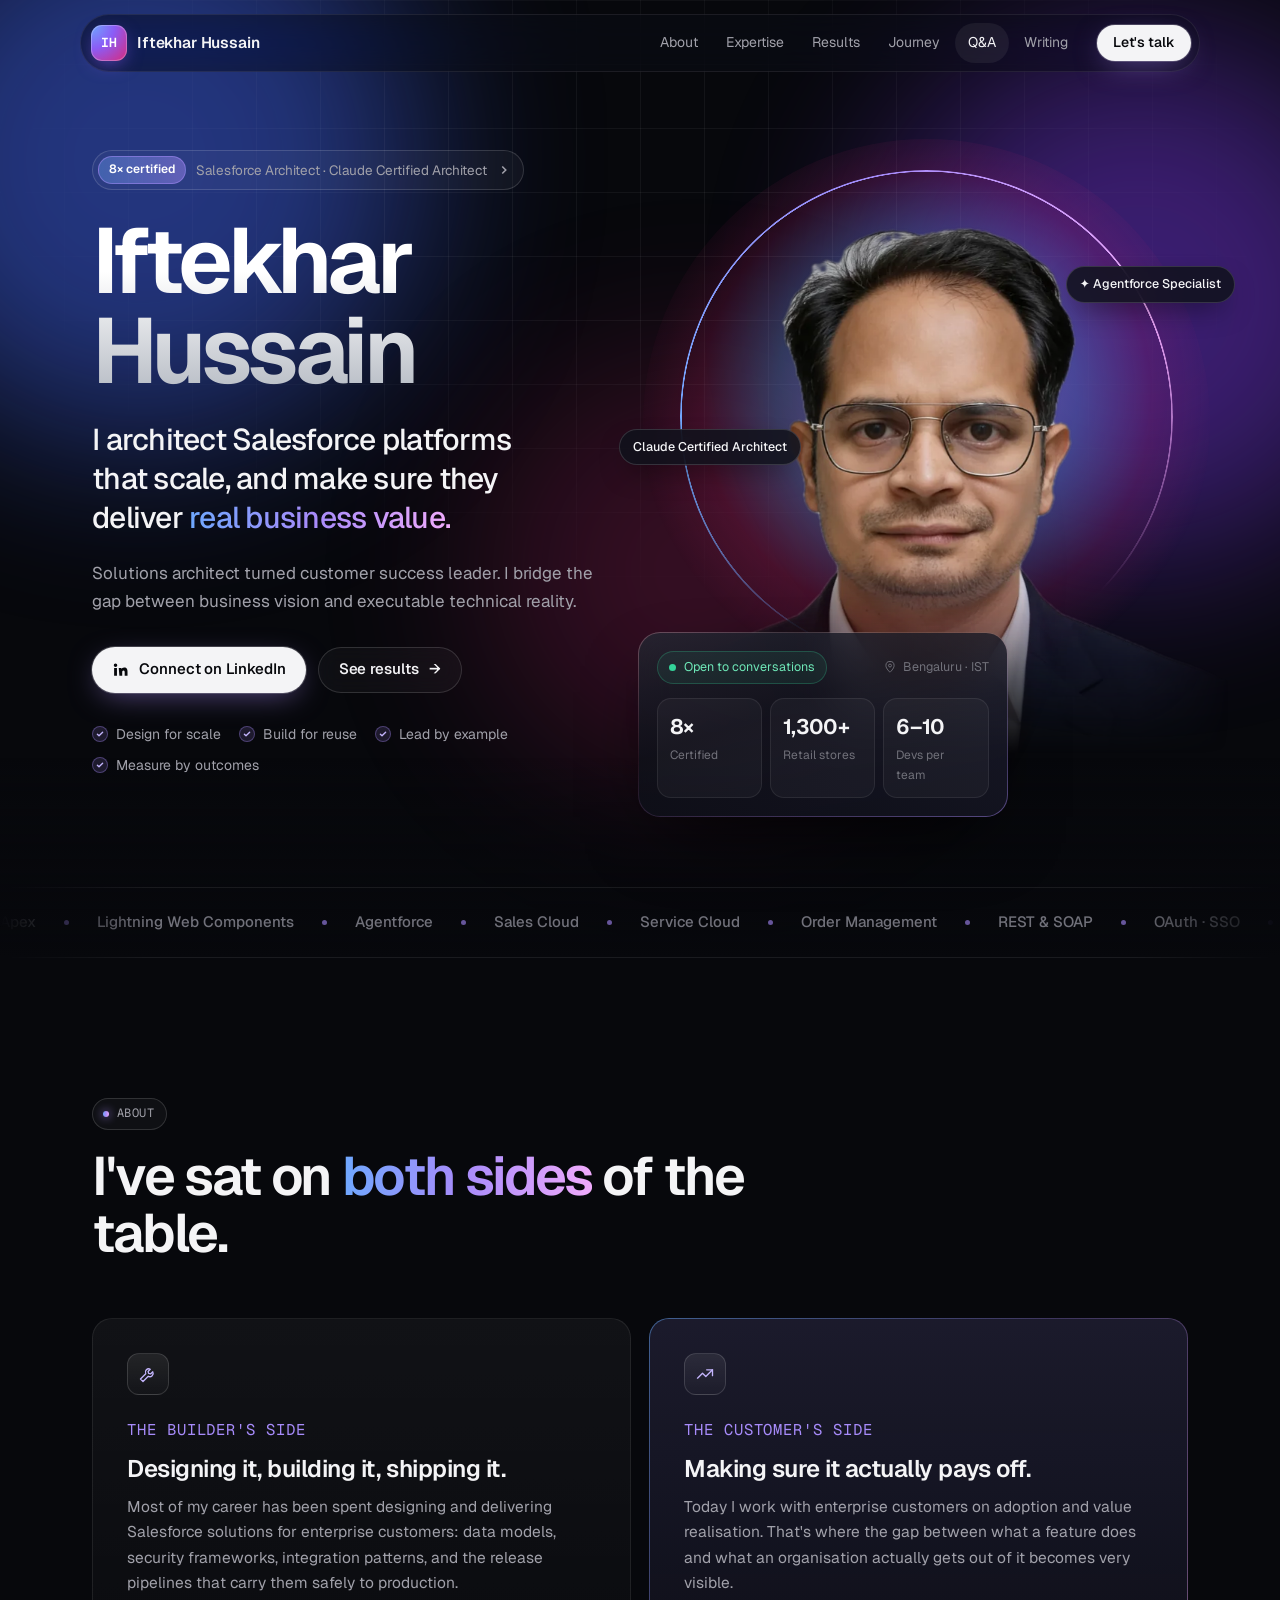
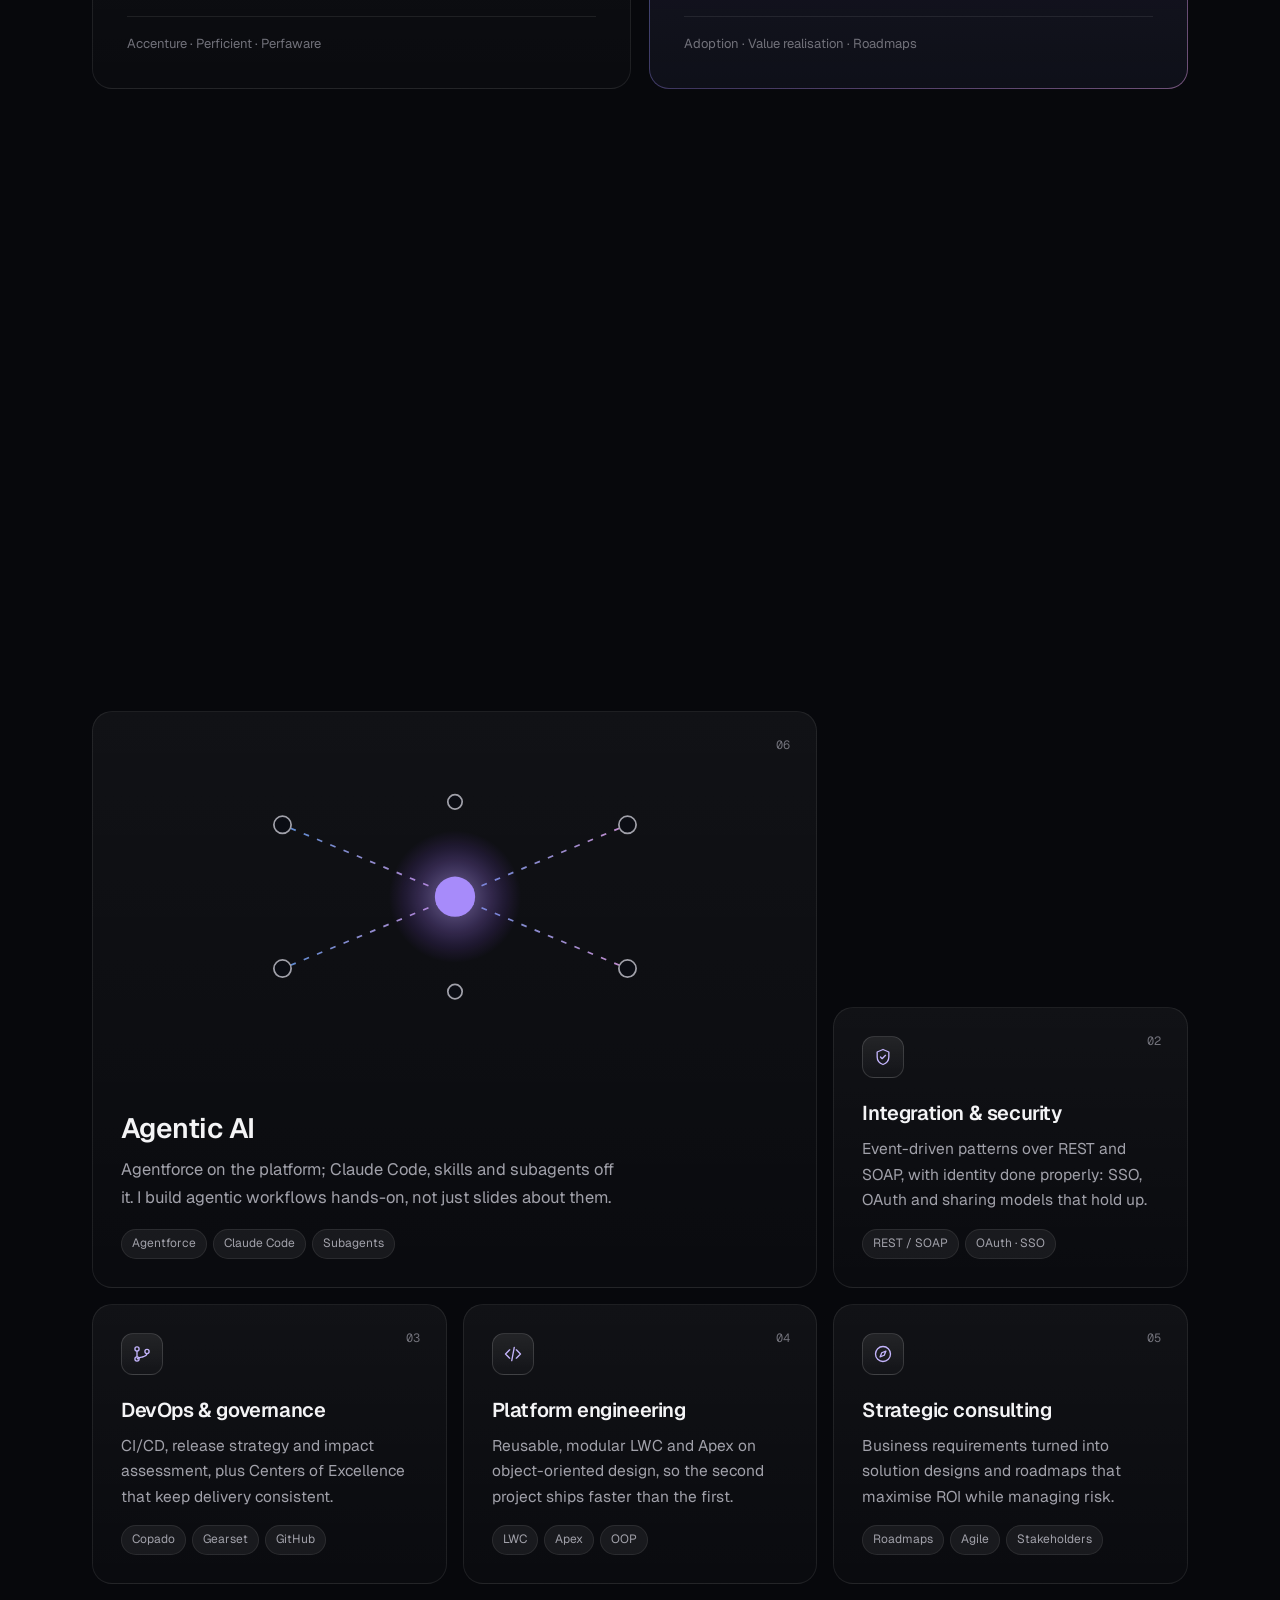
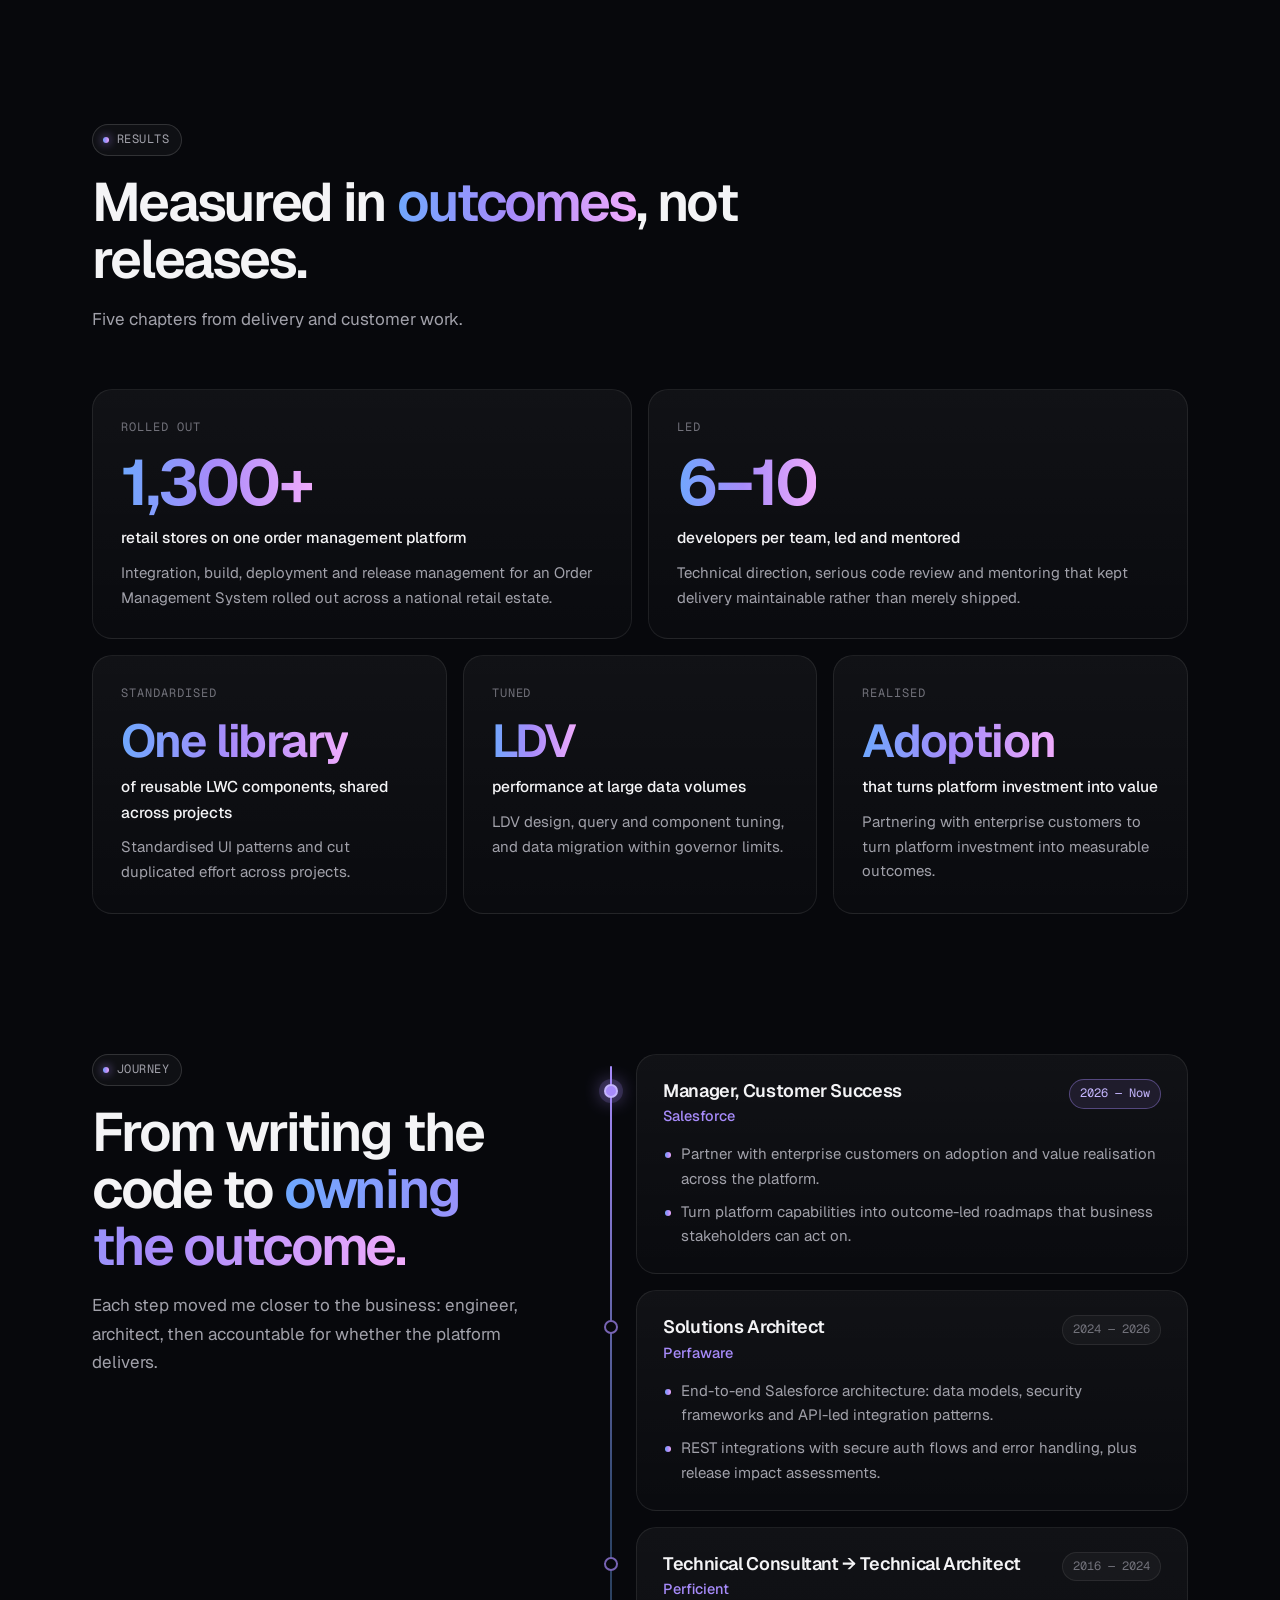
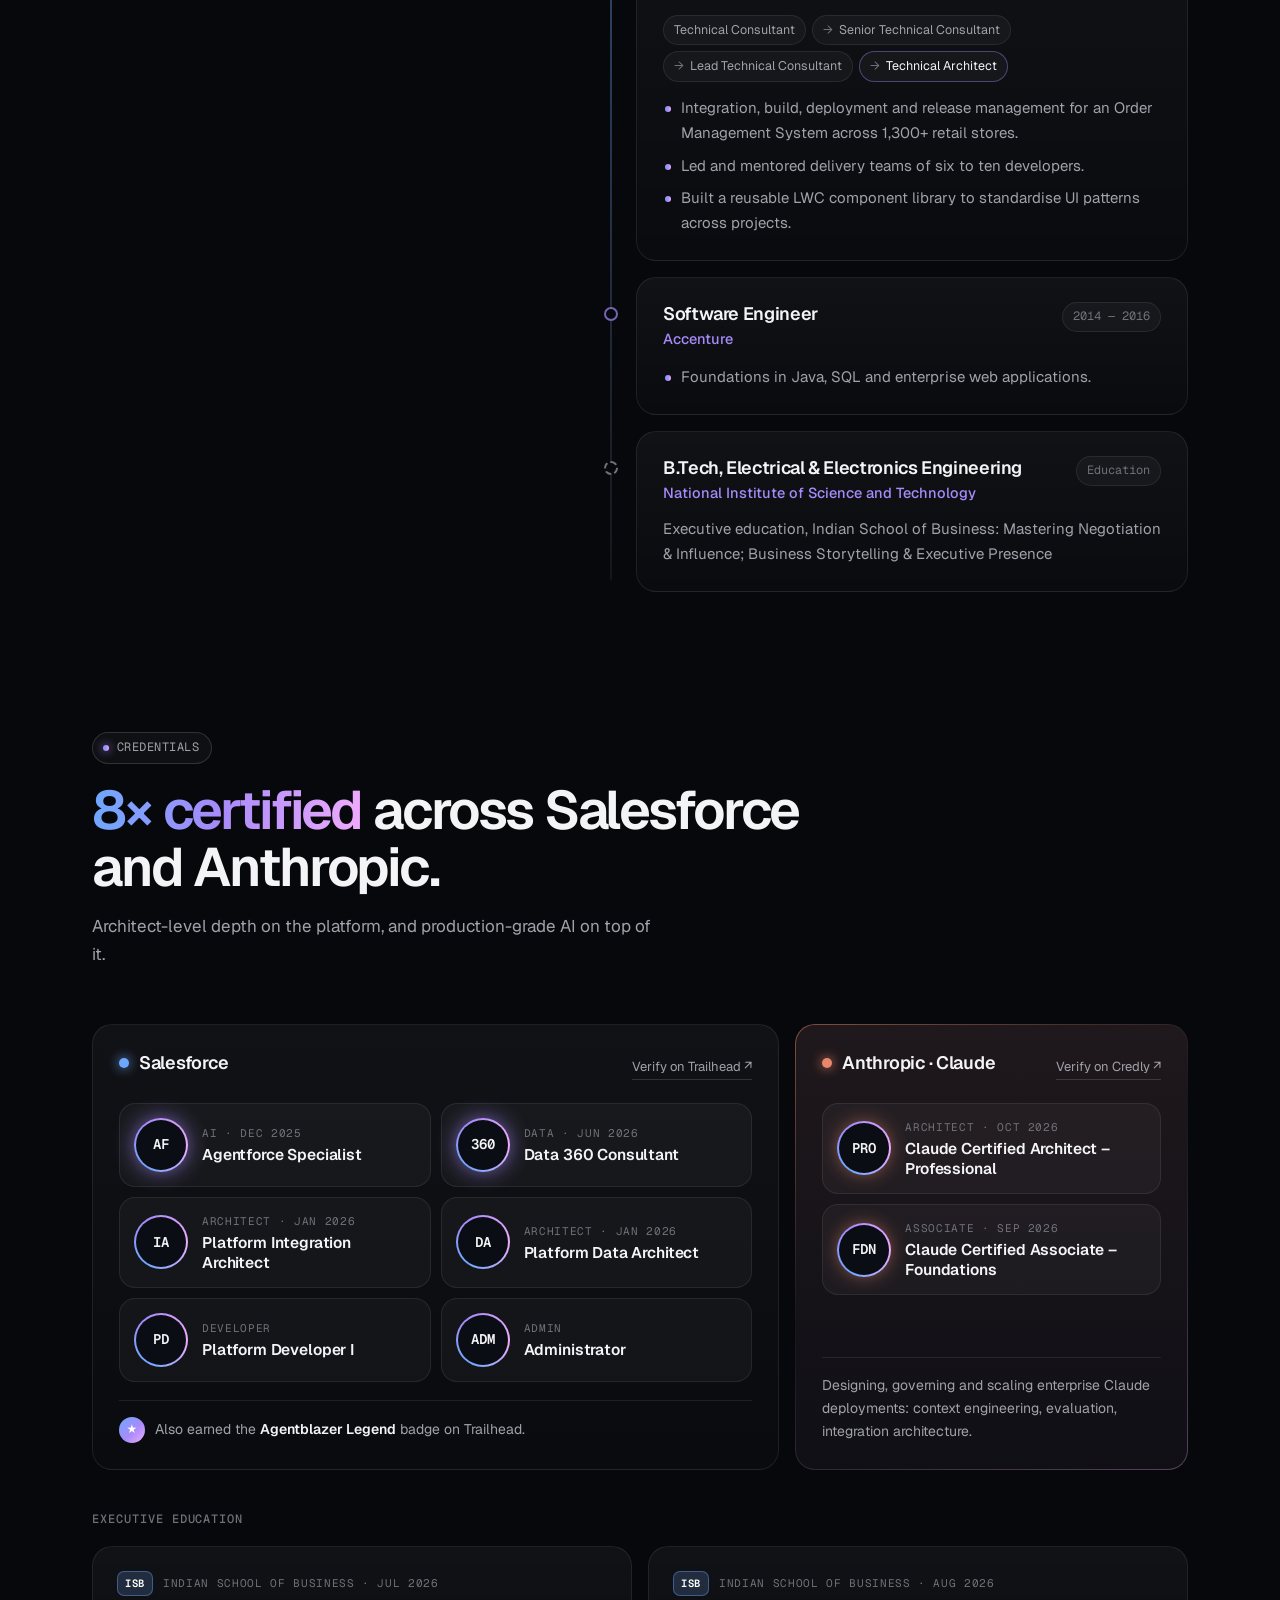
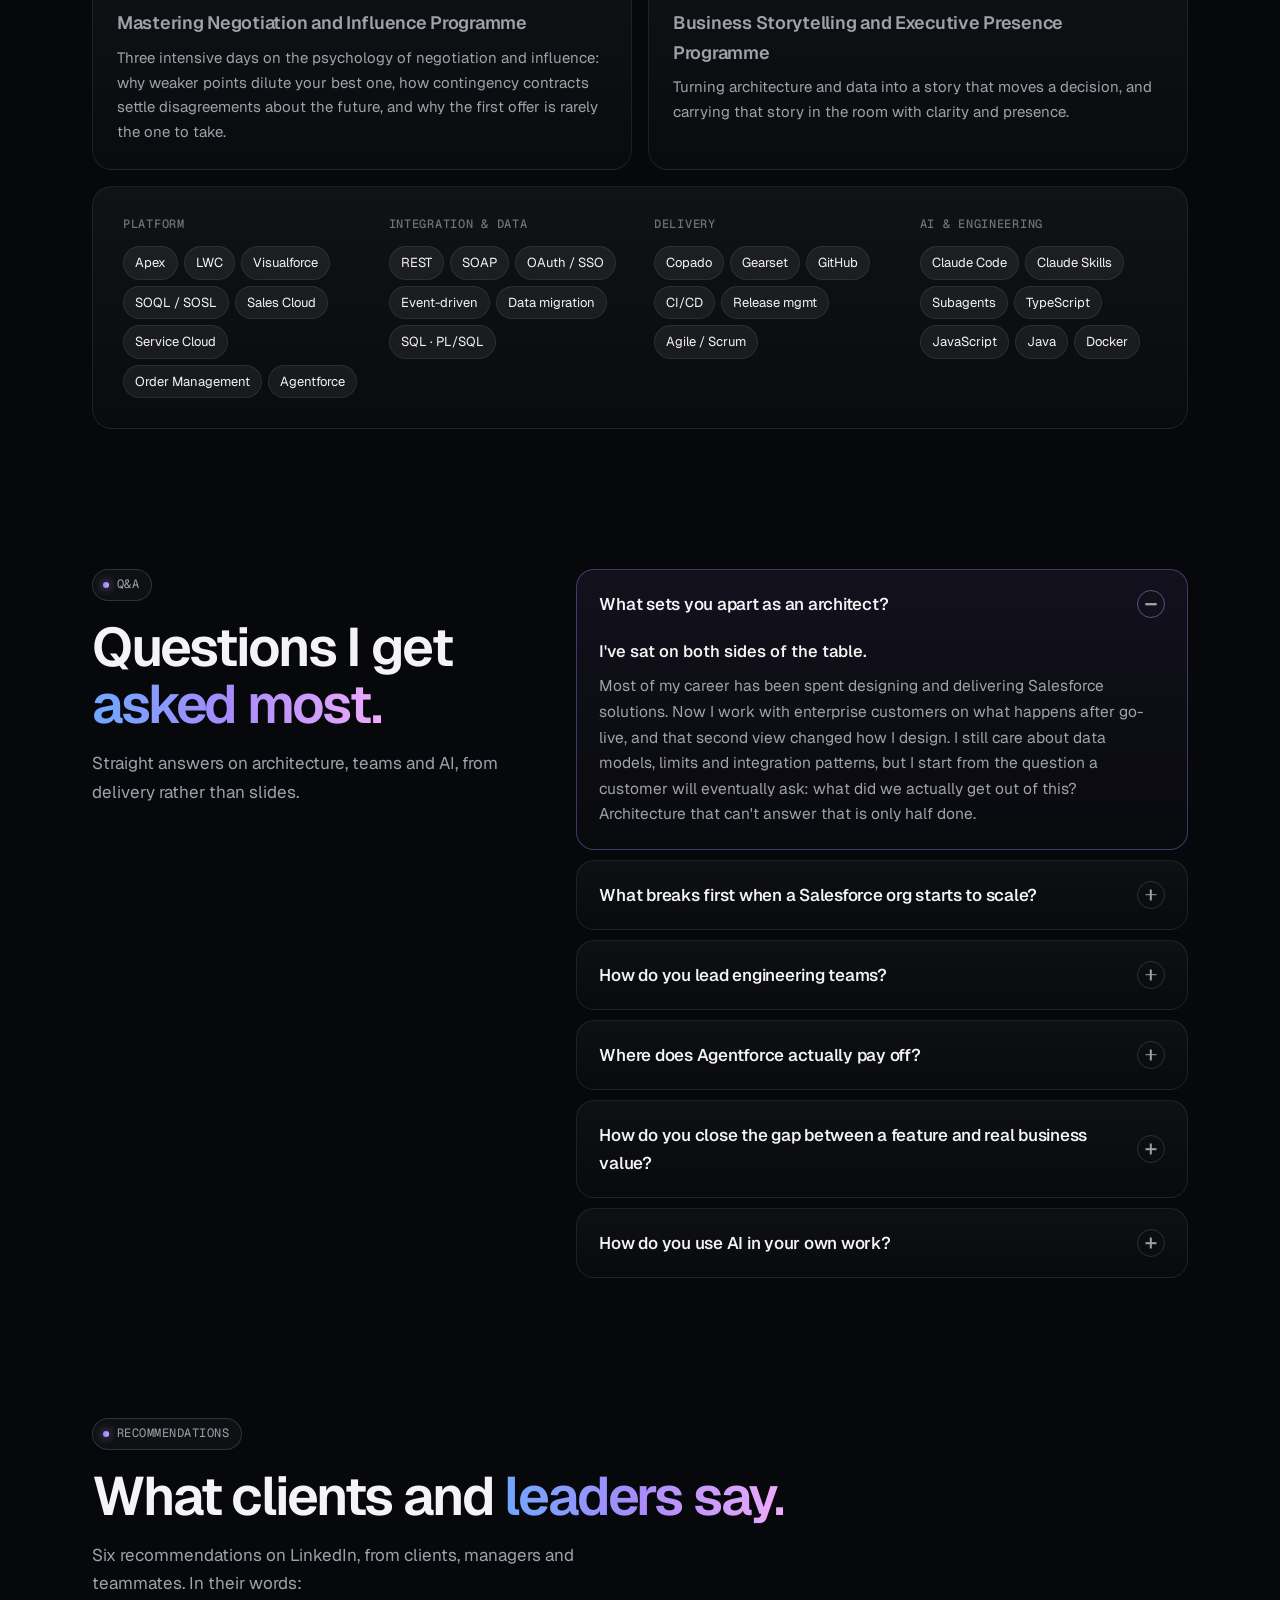
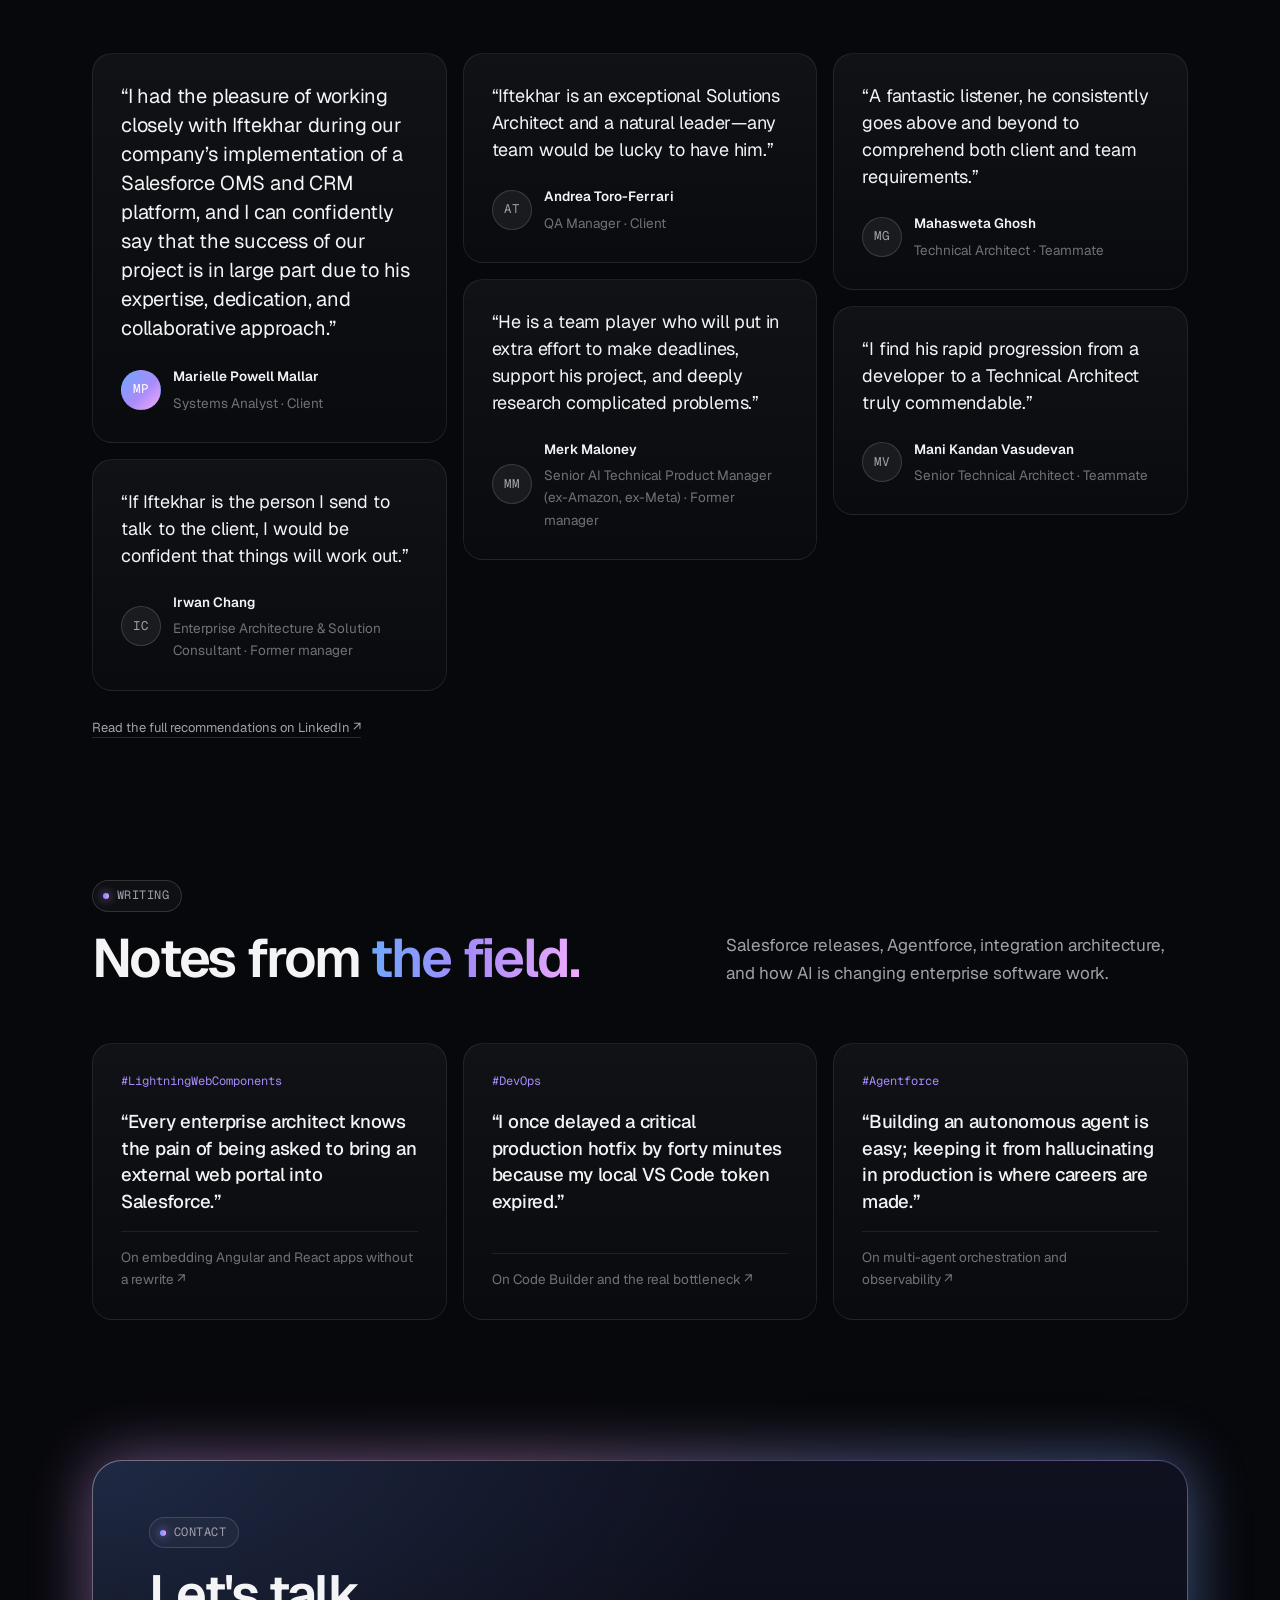
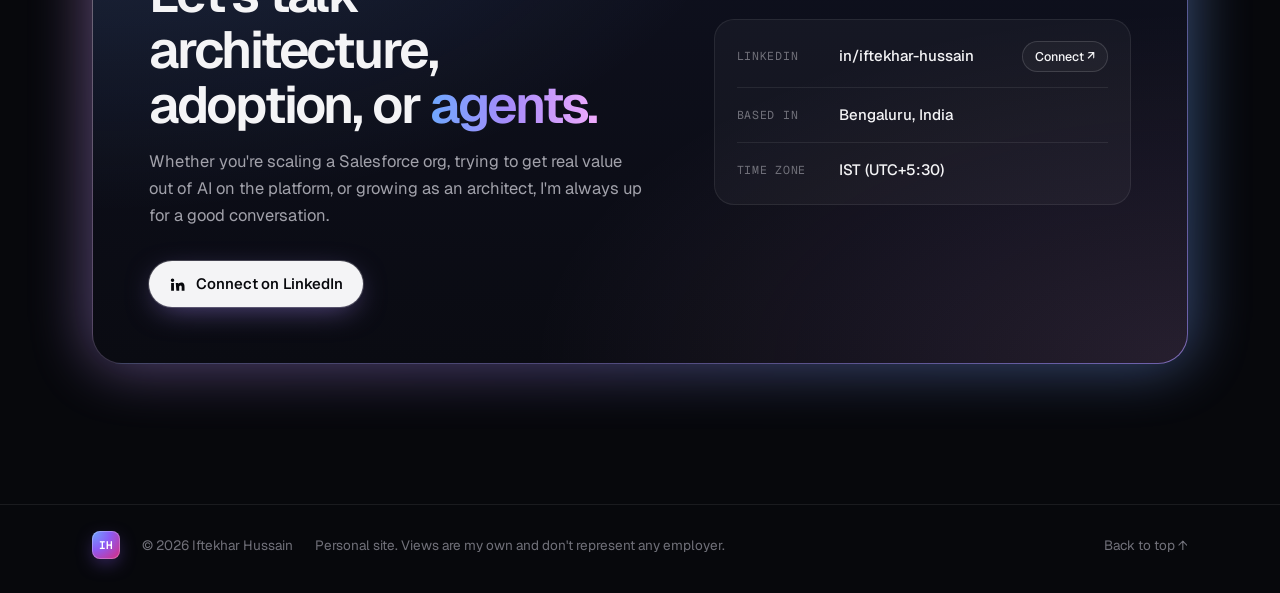
==== commit 029d2a82: "Redesign: dark glow theme, portrait hero, credentials and recommendations - Dark "glow" visual syste" ====
--- a/index.html
+++ b/index.html
@@ -2,18 +2,18 @@
 <html lang="en">
 <head>
   <meta charset="utf-8" />
-  <meta name="viewport" content="width=device-width, initial-scale=1" />
+  <meta name="viewport" content="width=device-width, initial-scale=1, viewport-fit=cover" />
   <title>Iftekhar Hussain — Salesforce Architect &amp; Customer Success</title>
   <meta name="description" content="Iftekhar Hussain is a Salesforce solutions architect turned customer success leader in Bengaluru. He designs enterprise platforms that scale, and stays close to them until they deliver value." />
   <meta name="author" content="Iftekhar Hussain" />
-  <meta name="theme-color" content="#F5F2EA" media="(prefers-color-scheme: light)" />
-  <meta name="theme-color" content="#0A1322" media="(prefers-color-scheme: dark)" />
+  <meta name="theme-color" content="#07080C" />
+  <meta name="color-scheme" content="dark" />
 
   <!-- SITE_URL: https://iftekharhussain0608.github.io/portfolio. If you move to a custom domain, replace it
        everywhere in this file (LinkedIn's link preview needs absolute URLs for og:url and og:image). -->
   <link rel="canonical" href="https://iftekharhussain0608.github.io/portfolio/" />
   <meta property="og:type" content="profile" />
-  <meta property="og:title" content="Iftekhar Hussain — From blueprint to business value" />
+  <meta property="og:title" content="Iftekhar Hussain — Architecting Salesforce platforms that deliver value" />
   <meta property="og:description" content="Salesforce solutions architect turned customer success leader. Architecture that scales, measured by outcomes." />
   <meta property="og:url" content="https://iftekharhussain0608.github.io/portfolio/" />
   <meta property="og:image" content="https://iftekharhussain0608.github.io/portfolio/assets/og-image.png" />
@@ -26,7 +26,7 @@
   <link rel="icon" href="assets/favicon.svg" type="image/svg+xml" />
   <link rel="preconnect" href="https://fonts.googleapis.com" />
   <link rel="preconnect" href="https://fonts.gstatic.com" crossorigin />
-  <link href="https://fonts.googleapis.com/css2?family=Fraunces:ital,opsz,wght@0,9..144,300..700;1,9..144,300..600&family=Inter:wght@400;500;600;700&family=JetBrains+Mono:wght@400;500&display=swap" rel="stylesheet" />
+  <link href="https://fonts.googleapis.com/css2?family=Geist:wght@300..800&family=Geist+Mono:wght@400..600&display=swap" rel="stylesheet" />
   <link rel="stylesheet" href="styles.css" />
 
   <script type="application/ld+json">
@@ -35,6 +35,8 @@
     "@type": "Person",
     "name": "Iftekhar Hussain",
     "jobTitle": "Salesforce Solutions Architect & Customer Success Leader",
+    "url": "https://iftekharhussain0608.github.io/portfolio/",
+    "image": "https://iftekharhussain0608.github.io/portfolio/assets/headshot.jpg",
     "address": { "@type": "PostalAddress", "addressLocality": "Bengaluru", "addressRegion": "Karnataka", "addressCountry": "IN" },
     "alumniOf": [
       { "@type": "CollegeOrUniversity", "name": "National Institute of Science and Technology" },
@@ -44,390 +46,564 @@
     "sameAs": ["https://www.linkedin.com/in/iftekhar-hussain-customer-sucess-salesforce"]
   }
   </script>
-  <script>
-    // Apply a saved theme before first paint so there is no flash.
-    try { var t = localStorage.getItem('ih-theme'); if (t) document.documentElement.setAttribute('data-theme', t); } catch (e) {}
-  </script>
 </head>
 <body>
   <a class="skip" href="#main">Skip to content</a>
 
-  <header class="nav" id="top">
-    <div class="wrap nav__inner">
+  <!-- ============ NAV ============ -->
+  <header class="nav" id="nav">
+    <div class="nav__pill">
       <a class="brand" href="#top" aria-label="Iftekhar Hussain, home">
-        <svg class="brand__mark" viewBox="0 0 40 40" aria-hidden="true">
-          <rect x="1.5" y="1.5" width="37" height="37" rx="3" fill="none" stroke="currentColor" stroke-width="1.5"/>
-          <path d="M12 11v18" stroke="currentColor" stroke-width="2.4" stroke-linecap="square"/>
-          <path d="M20 11v18M28 11v18M20 20h8" stroke="currentColor" stroke-width="2.4" stroke-linecap="square"/>
-          <circle cx="33" cy="7" r="2.2" class="brand__dot"/>
-        </svg>
+        <span class="brand__mark" aria-hidden="true">IH</span>
         <span class="brand__name">Iftekhar Hussain</span>
       </a>
       <nav class="nav__links" id="navlinks" aria-label="Primary">
-        <a href="#approach">Approach</a>
+        <a href="#about">About</a>
         <a href="#expertise">Expertise</a>
-        <a href="#work">Work</a>
+        <a href="#results">Results</a>
         <a href="#journey">Journey</a>
+        <a href="#qa">Q&amp;A</a>
         <a href="#writing">Writing</a>
-        <a class="nav__cta" href="#contact">Contact</a>
       </nav>
-      <div class="nav__tools">
-        <button class="icon-btn" id="themeToggle" type="button" aria-label="Toggle dark mode">
-          <svg class="i-sun" viewBox="0 0 24 24" aria-hidden="true"><circle cx="12" cy="12" r="4.2"/><path d="M12 2.5v2.2M12 19.3v2.2M2.5 12h2.2M19.3 12h2.2M5.3 5.3l1.6 1.6M17.1 17.1l1.6 1.6M5.3 18.7l1.6-1.6M17.1 6.9l1.6-1.6"/></svg>
-          <svg class="i-moon" viewBox="0 0 24 24" aria-hidden="true"><path d="M20 14.5A8.5 8.5 0 1 1 9.5 4a6.8 6.8 0 0 0 10.5 10.5z"/></svg>
-        </button>
-        <button class="icon-btn nav__menu" id="menuToggle" type="button" aria-label="Open menu" aria-expanded="false" aria-controls="navlinks">
-          <svg viewBox="0 0 24 24" aria-hidden="true"><path d="M4 7h16M4 12h16M4 17h16"/></svg>
-        </button>
-      </div>
+      <a class="btn btn--sm btn--light nav__cta" href="#contact">Let's talk</a>
+      <button class="nav__menu" id="menuToggle" type="button" aria-label="Open menu" aria-expanded="false" aria-controls="navlinks">
+        <svg viewBox="0 0 24 24" aria-hidden="true"><path d="M4 8h16M4 16h16"/></svg>
+      </button>
     </div>
   </header>
 
   <main id="main">
     <!-- ============ HERO ============ -->
-    <section class="hero">
-      <div class="wrap hero__grid">
+    <section class="hero" id="top">
+      <div class="hero__bg" aria-hidden="true">
+        <span class="blob blob--1"></span>
+        <span class="blob blob--2"></span>
+        <span class="blob blob--3"></span>
+        <span class="hero__grid"></span>
+      </div>
+
+      <div class="wrap hero__inner">
         <div class="hero__copy">
-          <p class="eyebrow"><span class="dot"></span>Solutions Architect · Customer Success · Bengaluru, IN</p>
-          <h1 class="hero__name">Iftekhar<br/>Hussain</h1>
-          <p class="hero__lead">I bridge the gap between business vision and <em>executable technical&nbsp;reality.</em></p>
-          <p class="hero__sub">Salesforce architect turned customer success leader. I design enterprise platforms that scale, then stay close to them until they actually pay off.</p>
-          <div class="hero__ctas">
-            <a class="btn btn--primary" href="https://www.linkedin.com/in/iftekhar-hussain-customer-sucess-salesforce" target="_blank" rel="noopener">
-              <svg viewBox="0 0 24 24" aria-hidden="true"><path d="M4.98 3.5a2.5 2.5 0 1 1 0 5 2.5 2.5 0 0 1 0-5zM3 9.75h4v11H3zM9.5 9.75h3.8v1.5h.06c.53-1 1.83-2.06 3.77-2.06 4.03 0 4.77 2.65 4.77 6.1v5.46h-4v-4.84c0-1.16-.02-2.64-1.61-2.64-1.61 0-1.86 1.26-1.86 2.56v4.92h-4z"/></svg>
+          <a class="badge reveal" href="#credentials">
+            <span class="badge__new">8× certified</span>
+            <span>Salesforce Architect · Claude Certified Architect</span>
+            <svg viewBox="0 0 16 16" aria-hidden="true"><path d="M6 4l4 4-4 4"/></svg>
+          </a>
+          <h1 class="hero__title reveal">
+            <span class="hero__name">Iftekhar Hussain</span>
+            <span class="hero__line">I architect Salesforce platforms that scale, and make sure they deliver <span class="grad">real business value.</span></span>
+          </h1>
+          <p class="hero__sub reveal">Solutions architect turned customer success leader. I bridge the gap between business vision and executable technical reality.</p>
+          <div class="hero__ctas reveal">
+            <a class="btn btn--light" href="https://www.linkedin.com/in/iftekhar-hussain-customer-sucess-salesforce" target="_blank" rel="noopener">
+              <svg class="i-li" viewBox="0 0 24 24" aria-hidden="true"><path d="M4.98 3.5a2.5 2.5 0 1 1 0 5 2.5 2.5 0 0 1 0-5zM3 9.75h4v11H3zM9.5 9.75h3.8v1.5h.06c.53-1 1.83-2.06 3.77-2.06 4.03 0 4.77 2.65 4.77 6.1v5.46h-4v-4.84c0-1.16-.02-2.64-1.61-2.64-1.61 0-1.86 1.26-1.86 2.56v4.92h-4z"/></svg>
               Connect on LinkedIn
             </a>
-            <a class="btn btn--ghost" href="#approach">How I work <span aria-hidden="true">→</span></a>
+            <a class="btn btn--glass" href="#results">See results <span aria-hidden="true">→</span></a>
           </div>
-        </div>
-
-        <figure class="hero__fig" aria-label="Diagram: six platform disciplines connected to a central business-value node">
-          <figcaption class="fig-label"><span>FIG. 00</span> How I read a platform</figcaption>
-          <svg class="blueprint" viewBox="0 0 480 480" role="img" aria-hidden="true">
-            <!-- registration marks -->
-            <g class="bp-faint">
-              <path d="M6 26V6h20M454 6h20v20M474 454v20h-20M26 474H6v-20"/>
-            </g>
-            <!-- outer hexagon -->
-            <polygon class="bp-line" points="240,80 378.6,160 378.6,320 240,400 101.4,320 101.4,160"/>
-            <!-- rings -->
-            <circle class="bp-faint" cx="240" cy="240" r="200" />
-            <circle class="bp-faint dashed" cx="240" cy="240" r="120" />
-            <!-- spokes -->
-            <g class="bp-flow">
-              <line x1="240" y1="80" x2="240" y2="240"/>
-              <line x1="378.6" y1="160" x2="240" y2="240"/>
-              <line x1="378.6" y1="320" x2="240" y2="240"/>
-              <line x1="240" y1="400" x2="240" y2="240"/>
-              <line x1="101.4" y1="320" x2="240" y2="240"/>
-              <line x1="101.4" y1="160" x2="240" y2="240"/>
-            </g>
-            <!-- dimension line -->
-            <g class="bp-dim">
-              <path d="M101.4 466h277.2M101.4 458v16M378.6 458v16"/>
-              <text x="240" y="458" text-anchor="middle">SCALE · SECURITY · SPEED</text>
-            </g>
-            <!-- nodes -->
-            <g class="bp-node">
-              <rect x="230" y="70" width="20" height="20"/>
-              <rect x="368.6" y="150" width="20" height="20"/>
-              <rect x="368.6" y="310" width="20" height="20"/>
-              <rect x="230" y="390" width="20" height="20"/>
-              <rect x="91.4" y="310" width="20" height="20"/>
-              <rect x="91.4" y="150" width="20" height="20"/>
-            </g>
-            <g class="bp-text">
-              <text x="240" y="58" text-anchor="middle">DATA MODEL</text>
-              <text x="396" y="144" text-anchor="start">INTEGRATION</text>
-              <text x="396" y="348" text-anchor="start">SECURITY</text>
-              <text x="262" y="415" text-anchor="start">RELEASE</text>
-              <text x="84" y="348" text-anchor="end">EXPERIENCE</text>
-              <text x="84" y="144" text-anchor="end">AI AGENTS</text>
-            </g>
-            <!-- center -->
-            <circle class="bp-core-ring" cx="240" cy="240" r="46"/>
-            <circle class="bp-core" cx="240" cy="240" r="34"/>
-            <text class="bp-core-text" x="240" y="236" text-anchor="middle">BUSINESS</text>
-            <text class="bp-core-text" x="240" y="250" text-anchor="middle">VALUE</text>
-          </svg>
+          <ul class="values reveal" aria-label="Principles">
+            <li>Design for scale</li>
+            <li>Build for reuse</li>
+            <li>Lead by example</li>
+            <li>Measure by outcomes</li>
+          </ul>
+        </div>
+
+        <!-- Portrait: assets/portrait.webp is a background-free cutout (made from the headshot) so it sits on the dark glow. -->
+        <figure class="portrait reveal">
+          <span class="portrait__halo" aria-hidden="true"></span>
+          <span class="portrait__ring" aria-hidden="true"></span>
+          <img class="portrait__img" src="assets/portrait.webp" alt="Iftekhar Hussain" width="820" height="772" fetchpriority="high" decoding="async" />
+          <span class="float-chip float-chip--1">✦ Agentforce Specialist</span>
+          <span class="float-chip float-chip--2">Claude Certified Architect</span>
         </figure>
-      </div>
-
+
+        <aside class="hero-card spot reveal" aria-label="At a glance">
+          <div class="hero-card__top">
+            <p class="status"><i></i>Open to conversations</p>
+            <p class="hero-card__loc">
+              <svg viewBox="0 0 24 24" aria-hidden="true"><path d="M12 21s-7-6.2-7-11.5A7 7 0 0 1 19 9.5C19 14.8 12 21 12 21z"/><circle cx="12" cy="9.5" r="2.5"/></svg>
+              Bengaluru · IST
+            </p>
+          </div>
+          <dl class="hero-stats">
+            <div><dt><span data-count="8" data-suffix="×">8×</span></dt><dd>Certified</dd></div>
+            <div><dt><span data-count="1300" data-suffix="+">1,300+</span></dt><dd>Retail stores</dd></div>
+            <div><dt>6–10</dt><dd>Devs per team</dd></div>
+          </dl>
+        </aside>
+      </div>
+
+      <!-- Skills marquee -->
+      <div class="marquee" aria-label="Skills and tools">
+        <div class="marquee__track">
+          <ul>
+            <li>Apex</li><li>Lightning Web Components</li><li>Agentforce</li><li>Sales Cloud</li><li>Service Cloud</li><li>Order Management</li><li>REST &amp; SOAP</li><li>OAuth · SSO</li><li>Event-driven architecture</li><li>Large data volumes</li><li>Copado</li><li>Gearset</li><li>GitHub Actions</li><li>Claude Code</li><li>TypeScript</li>
+          </ul>
+          <ul aria-hidden="true">
+            <li>Apex</li><li>Lightning Web Components</li><li>Agentforce</li><li>Sales Cloud</li><li>Service Cloud</li><li>Order Management</li><li>REST &amp; SOAP</li><li>OAuth · SSO</li><li>Event-driven architecture</li><li>Large data volumes</li><li>Copado</li><li>Gearset</li><li>GitHub Actions</li><li>Claude Code</li><li>TypeScript</li>
+          </ul>
+        </div>
+      </div>
+    </section>
+
+    <!-- ============ ABOUT ============ -->
+    <section class="section" id="about">
       <div class="wrap">
-        <dl class="stats">
-          <div class="stat"><dt>6×</dt><dd>Salesforce certified, across development, architecture and AI</dd></div>
-          <div class="stat"><dt>1,300+</dt><dd>retail stores on an order management platform I helped deliver</dd></div>
-          <div class="stat"><dt>6–10</dt><dd>developers per team led and mentored through delivery</dd></div>
-        </dl>
-      </div>
-    </section>
-
-    <!-- ============ APPROACH ============ -->
-    <section class="section" id="approach">
-      <div class="wrap">
-        <p class="section__label"><span>§ 01</span> Approach</p>
-        <h2 class="section__title">I've sat on both sides of the&nbsp;table.</h2>
+        <div class="sec-head reveal">
+          <span class="pill"><i></i>About</span>
+          <h2>I've sat on <span class="grad">both sides</span> of the table.</h2>
+        </div>
 
         <div class="sides">
-          <article class="side reveal">
-            <p class="side__tag">The builder's side</p>
+          <article class="card spot reveal">
+            <span class="card__icon" aria-hidden="true">
+              <svg viewBox="0 0 24 24"><path d="M14.7 6.3a4 4 0 0 0-5.4 5.4L3 18l3 3 6.3-6.3a4 4 0 0 0 5.4-5.4l-2.6 2.6-2.4-.6-.6-2.4z"/></svg>
+            </span>
+            <p class="card__kicker">The builder's side</p>
             <h3>Designing it, building it, shipping it.</h3>
             <p>Most of my career has been spent designing and delivering Salesforce solutions for enterprise customers: data models, security frameworks, integration patterns, and the release pipelines that carry them safely to production.</p>
-            <p class="side__meta">Accenture · Perficient · Perfaware</p>
-          </article>
-          <div class="sides__gap" aria-hidden="true">
-            <span class="gap-line"></span>
-            <span class="gap-tag">the gap</span>
-            <span class="gap-line"></span>
-          </div>
-          <article class="side side--alt reveal">
-            <p class="side__tag">The customer's side</p>
+            <p class="card__meta">Accenture · Perficient · Perfaware</p>
+          </article>
+          <article class="card card--accent spot reveal">
+            <span class="card__icon" aria-hidden="true">
+              <svg viewBox="0 0 24 24"><path d="M3 17l6-6 4 4 8-8"/><path d="M14 7h7v7"/></svg>
+            </span>
+            <p class="card__kicker">The customer's side</p>
             <h3>Making sure it actually pays off.</h3>
             <p>Today I work with enterprise customers on adoption and value realisation. That's where the gap between what a feature does and what an organisation actually gets out of it becomes very visible.</p>
-            <p class="side__meta">Adoption · Value realisation · Roadmaps</p>
-          </article>
-        </div>
-
-        <p class="manifesto reveal">My work lives in that gap: architecture that is <em>designed for scale</em> and <em>measured by outcomes.</em></p>
-      </div>
-    </section>
-
-    <!-- ============ EXPERTISE ============ -->
-    <section class="section section--tint" id="expertise">
+            <p class="card__meta">Adoption · Value realisation · Roadmaps</p>
+          </article>
+        </div>
+
+        <blockquote class="statement reveal">
+          <p>“Shipping a feature isn't the same as delivering value. <span class="grad">That's the gap I close.</span>”</p>
+        </blockquote>
+      </div>
+    </section>
+
+    <!-- ============ EXPERTISE (bento) ============ -->
+    <section class="section" id="expertise">
       <div class="wrap">
-        <p class="section__label"><span>§ 02</span> Core competencies</p>
-        <h2 class="section__title">Six disciplines, one platform&nbsp;mindset.</h2>
-
-        <div class="cards">
-          <article class="card reveal">
-            <p class="card__num">01</p>
-            <h3>Scalable system design</h3>
-            <p>Multi-tenant architecture, large data volumes, and performance tuning that respects governor limits before they bite in production.</p>
-            <ul class="tags"><li>LDV</li><li>Governor limits</li><li>Query tuning</li></ul>
-          </article>
-          <article class="card reveal">
-            <p class="card__num">02</p>
-            <h3>Integration &amp; security</h3>
-            <p>Event-driven architectures and middleware patterns over REST and SOAP, with identity done properly: SSO, OAuth, and sharing models that hold up.</p>
-            <ul class="tags"><li>REST / SOAP</li><li>OAuth · SSO</li><li>Sharing model</li></ul>
-          </article>
-          <article class="card reveal">
-            <p class="card__num">03</p>
-            <h3>DevOps &amp; governance</h3>
-            <p>CI/CD pipelines, release strategy and impact assessment, and the Centers of Excellence that keep delivery consistent across teams.</p>
-            <ul class="tags"><li>Copado</li><li>Gearset</li><li>GitHub</li></ul>
-          </article>
-          <article class="card reveal">
-            <p class="card__num">04</p>
-            <h3>Platform engineering</h3>
-            <p>Reusable, modular Lightning Web Components and Apex built on object-oriented design, so the second project ships faster than the first.</p>
-            <ul class="tags"><li>LWC</li><li>Apex</li><li>OOP</li></ul>
-          </article>
-          <article class="card reveal">
-            <p class="card__num">05</p>
-            <h3>Strategic consulting</h3>
-            <p>Turning business requirements into solution designs and technical roadmaps that maximise ROI while managing risk and stakeholder expectations.</p>
-            <ul class="tags"><li>Roadmaps</li><li>Agile / Scrum</li><li>Stakeholders</li></ul>
-          </article>
-          <article class="card card--accent reveal">
-            <p class="card__num">06</p>
+        <div class="sec-head reveal">
+          <span class="pill"><i></i>Expertise</span>
+          <h2>Six disciplines, <span class="grad">one platform mindset.</span></h2>
+          <p>From the data model to the agent layer, designed to hold up at enterprise scale.</p>
+        </div>
+
+        <div class="bento">
+          <article class="card spot bento__ai reveal">
+            <div class="ai-visual" aria-hidden="true">
+              <svg viewBox="0 0 320 160">
+                <defs>
+                  <linearGradient id="gLine" x1="0" x2="1"><stop offset="0" stop-color="#6EA8FE"/><stop offset="1" stop-color="#F0ABFC"/></linearGradient>
+                  <radialGradient id="gCore"><stop offset="0" stop-color="#C4B5FD"/><stop offset="1" stop-color="#7C3AED" stop-opacity="0"/></radialGradient>
+                </defs>
+                <g class="ai-links" stroke="url(#gLine)" stroke-width="1.2" fill="none">
+                  <path d="M160 80 L40 30"/><path d="M160 80 L40 130"/><path d="M160 80 L280 30"/><path d="M160 80 L280 130"/><path d="M160 80 L160 14"/><path d="M160 80 L160 146"/>
+                </g>
+                <circle cx="160" cy="80" r="46" fill="url(#gCore)" opacity=".55"/>
+                <circle class="ai-core" cx="160" cy="80" r="14" fill="#A78BFA"/>
+                <g class="ai-nodes" fill="#0B0D14" stroke="#A1A1AA" stroke-width="1.2">
+                  <circle cx="40" cy="30" r="6"/><circle cx="40" cy="130" r="6"/><circle cx="280" cy="30" r="6"/><circle cx="280" cy="130" r="6"/><circle cx="160" cy="14" r="5"/><circle cx="160" cy="146" r="5"/>
+                </g>
+              </svg>
+            </div>
+            <span class="card__num">06</span>
             <h3>Agentic AI</h3>
             <p>Agentforce on the platform; Claude Code, skills and subagents off it. I build agentic workflows hands-on, not just slides about them.</p>
             <ul class="tags"><li>Agentforce</li><li>Claude Code</li><li>Subagents</li></ul>
           </article>
-        </div>
-      </div>
-    </section>
-
-    <!-- ============ WORK ============ -->
-    <section class="section" id="work">
+
+          <article class="card spot reveal">
+            <span class="card__icon" aria-hidden="true"><svg viewBox="0 0 24 24"><path d="M12 3l9 5-9 5-9-5 9-5z"/><path d="M3 13l9 5 9-5"/></svg></span>
+            <span class="card__num">01</span>
+            <h3>Scalable system design</h3>
+            <p>Multi-tenant architecture, large data volumes and performance tuning that respects governor limits before they bite.</p>
+            <ul class="tags"><li>LDV</li><li>Governor limits</li></ul>
+          </article>
+
+          <article class="card spot reveal">
+            <span class="card__icon" aria-hidden="true"><svg viewBox="0 0 24 24"><path d="M12 3l7 3v6c0 4.5-3 7.5-7 9-4-1.5-7-4.5-7-9V6l7-3z"/><path d="M9 12l2 2 4-4"/></svg></span>
+            <span class="card__num">02</span>
+            <h3>Integration &amp; security</h3>
+            <p>Event-driven patterns over REST and SOAP, with identity done properly: SSO, OAuth and sharing models that hold up.</p>
+            <ul class="tags"><li>REST / SOAP</li><li>OAuth · SSO</li></ul>
+          </article>
+
+          <article class="card spot reveal">
+            <span class="card__icon" aria-hidden="true"><svg viewBox="0 0 24 24"><circle cx="6" cy="6" r="2.5"/><circle cx="6" cy="18" r="2.5"/><circle cx="18" cy="9" r="2.5"/><path d="M6 8.5v7M18 11.5c0 3-3 3.5-6 4.2-2.6.6-4.6 1-5.6 2"/></svg></span>
+            <span class="card__num">03</span>
+            <h3>DevOps &amp; governance</h3>
+            <p>CI/CD, release strategy and impact assessment, plus Centers of Excellence that keep delivery consistent.</p>
+            <ul class="tags"><li>Copado</li><li>Gearset</li><li>GitHub</li></ul>
+          </article>
+
+          <article class="card spot reveal">
+            <span class="card__icon" aria-hidden="true"><svg viewBox="0 0 24 24"><path d="M8 7l-5 5 5 5M16 7l5 5-5 5M13.5 4l-3 16"/></svg></span>
+            <span class="card__num">04</span>
+            <h3>Platform engineering</h3>
+            <p>Reusable, modular LWC and Apex on object-oriented design, so the second project ships faster than the first.</p>
+            <ul class="tags"><li>LWC</li><li>Apex</li><li>OOP</li></ul>
+          </article>
+
+          <article class="card spot reveal">
+            <span class="card__icon" aria-hidden="true"><svg viewBox="0 0 24 24"><circle cx="12" cy="12" r="9"/><path d="M15.5 8.5l-2 5-5 2 2-5 5-2z"/></svg></span>
+            <span class="card__num">05</span>
+            <h3>Strategic consulting</h3>
+            <p>Business requirements turned into solution designs and roadmaps that maximise ROI while managing risk.</p>
+            <ul class="tags"><li>Roadmaps</li><li>Agile</li><li>Stakeholders</li></ul>
+          </article>
+        </div>
+      </div>
+    </section>
+
+    <!-- ============ RESULTS ============ -->
+    <section class="section" id="results">
       <div class="wrap">
-        <p class="section__label"><span>§ 03</span> Selected impact</p>
-        <h2 class="section__title">Work that held up at&nbsp;scale.</h2>
-
-        <ol class="work">
-          <li class="work__item reveal">
-            <span class="work__fig">FIG. 03.1</span>
-            <div class="work__body">
-              <h3>Order management at retail scale</h3>
-              <p>Integration, build, deployment and release management for an Order Management System rolled out across <strong>1,300+ retail stores</strong>.</p>
-            </div>
-            <p class="work__meta">Order Management · Integration · Release</p>
+        <div class="sec-head reveal">
+          <span class="pill"><i></i>Results</span>
+          <h2>Measured in <span class="grad">outcomes</span>, not releases.</h2>
+          <p>Five chapters from delivery and customer work.</p>
+        </div>
+
+        <div class="results">
+          <article class="card spot result result--wide reveal">
+            <p class="result__verb">Rolled out</p>
+            <p class="result__num"><span class="grad" data-count="1300" data-suffix="+">1,300+</span></p>
+            <p class="result__unit">retail stores on one order management platform</p>
+            <p class="result__desc">Integration, build, deployment and release management for an Order Management System rolled out across a national retail estate.</p>
+          </article>
+          <article class="card spot result result--wide reveal">
+            <p class="result__verb">Led</p>
+            <p class="result__num"><span class="grad">6–10</span></p>
+            <p class="result__unit">developers per team, led and mentored</p>
+            <p class="result__desc">Technical direction, serious code review and mentoring that kept delivery maintainable rather than merely shipped.</p>
+          </article>
+          <article class="card spot result reveal">
+            <p class="result__verb">Standardised</p>
+            <p class="result__num result__num--word"><span class="grad">One library</span></p>
+            <p class="result__unit">of reusable LWC components, shared across projects</p>
+            <p class="result__desc">Standardised UI patterns and cut duplicated effort across projects.</p>
+          </article>
+          <article class="card spot result reveal">
+            <p class="result__verb">Tuned</p>
+            <p class="result__num result__num--word"><span class="grad">LDV</span></p>
+            <p class="result__unit">performance at large data volumes</p>
+            <p class="result__desc">LDV design, query and component tuning, and data migration within governor limits.</p>
+          </article>
+          <article class="card spot result reveal">
+            <p class="result__verb">Realised</p>
+            <p class="result__num result__num--word"><span class="grad">Adoption</span></p>
+            <p class="result__unit">that turns platform investment into value</p>
+            <p class="result__desc">Partnering with enterprise customers to turn platform investment into measurable outcomes.</p>
+          </article>
+        </div>
+      </div>
+    </section>
+
+    <!-- ============ JOURNEY ============ -->
+    <section class="section" id="journey">
+      <div class="wrap journey">
+        <div class="sec-head sec-head--sticky reveal">
+          <span class="pill"><i></i>Journey</span>
+          <h2>From writing the code to <span class="grad">owning the outcome.</span></h2>
+          <p>Each step moved me closer to the business: engineer, architect, then accountable for whether the platform delivers.</p>
+        </div>
+
+        <ol class="timeline">
+          <li class="tl tl--now reveal">
+            <div class="card tl__card">
+              <div class="tl__head">
+                <div><h3>Manager, Customer Success</h3><p class="tl__org">Salesforce</p></div>
+                <span class="tl__when">2026 — Now</span>
+              </div>
+              <ul class="bullets">
+                <li>Partner with enterprise customers on adoption and value realisation across the platform.</li>
+                <li>Turn platform capabilities into outcome-led roadmaps that business stakeholders can act on.</li>
+              </ul>
+            </div>
           </li>
-          <li class="work__item reveal">
-            <span class="work__fig">FIG. 03.2</span>
-            <div class="work__body">
-              <h3>A component library that ends copy-paste UI</h3>
-              <p>A reusable Lightning Web Component library that standardised UI patterns and cut duplicated effort across projects.</p>
-            </div>
-            <p class="work__meta">LWC · Design patterns · Reuse</p>
+          <li class="tl reveal">
+            <div class="card tl__card">
+              <div class="tl__head">
+                <div><h3>Solutions Architect</h3><p class="tl__org">Perfaware</p></div>
+                <span class="tl__when">2024 — 2026</span>
+              </div>
+              <ul class="bullets">
+                <li>End-to-end Salesforce architecture: data models, security frameworks and API-led integration patterns.</li>
+                <li>REST integrations with secure auth flows and error handling, plus release impact assessments.</li>
+              </ul>
+            </div>
           </li>
-          <li class="work__item reveal">
-            <span class="work__fig">FIG. 03.3</span>
-            <div class="work__body">
-              <h3>Teams that ship maintainable code</h3>
-              <p>Led and mentored teams of six to ten developers: technical direction, code review, and keeping delivery maintainable rather than merely shipped.</p>
-            </div>
-            <p class="work__meta">Leadership · Code review · Mentoring</p>
+          <li class="tl reveal">
+            <div class="card tl__card">
+              <div class="tl__head">
+                <div><h3>Technical Consultant → Technical Architect</h3><p class="tl__org">Perficient</p></div>
+                <span class="tl__when">2016 — 2024</span>
+              </div>
+              <ul class="steps" aria-label="Roles held">
+                <li>Technical Consultant</li><li>Senior Technical Consultant</li><li>Lead Technical Consultant</li><li>Technical Architect</li>
+              </ul>
+              <ul class="bullets">
+                <li>Integration, build, deployment and release management for an Order Management System across 1,300+ retail stores.</li>
+                <li>Led and mentored delivery teams of six to ten developers.</li>
+                <li>Built a reusable LWC component library to standardise UI patterns across projects.</li>
+              </ul>
+            </div>
           </li>
-          <li class="work__item reveal">
-            <span class="work__fig">FIG. 03.4</span>
-            <div class="work__body">
-              <h3>Performance where the data gets heavy</h3>
-              <p>Large data volume design, query and component tuning, data migration, and secure REST integrations with error handling that works on a bad day.</p>
-            </div>
-            <p class="work__meta">LDV · Data migration · REST</p>
+          <li class="tl reveal">
+            <div class="card tl__card">
+              <div class="tl__head">
+                <div><h3>Software Engineer</h3><p class="tl__org">Accenture</p></div>
+                <span class="tl__when">2014 — 2016</span>
+              </div>
+              <ul class="bullets">
+                <li>Foundations in Java, SQL and enterprise web applications.</li>
+              </ul>
+            </div>
+          </li>
+          <li class="tl tl--edu reveal">
+            <div class="card tl__card">
+              <div class="tl__head">
+                <div><h3>B.Tech, Electrical &amp; Electronics Engineering</h3><p class="tl__org">National Institute of Science and Technology</p></div>
+                <span class="tl__when">Education</span>
+              </div>
+              <p class="tl__note">Executive education, Indian School of Business: Mastering Negotiation &amp; Influence; Business Storytelling &amp; Executive Presence</p>
+            </div>
           </li>
         </ol>
       </div>
     </section>
 
-    <!-- ============ JOURNEY ============ -->
-    <section class="section section--tint" id="journey">
-      <div class="wrap journey">
-        <div class="journey__head">
-          <p class="section__label"><span>§ 04</span> Journey</p>
-          <h2 class="section__title">From writing the code to owning the&nbsp;outcome.</h2>
-          <p class="muted">Each step moved me closer to the business: from engineer, to architect, to the person accountable for whether the platform delivers.</p>
-        </div>
-
-        <ol class="timeline">
-          <li class="tl reveal">
-            <p class="tl__when">2026 — Now</p>
-            <div>
-              <h3>Manager, Customer Success</h3>
-              <p class="tl__org">Salesforce</p>
-              <p>Partnering with enterprise customers on adoption and value realisation.</p>
-            </div>
-          </li>
-          <li class="tl reveal">
-            <p class="tl__when">2024 — 2026</p>
-            <div>
-              <h3>Solutions Architect</h3>
-              <p class="tl__org">Perfaware</p>
-              <p>Solution architecture for enterprise Salesforce programmes, from roadmap to release.</p>
-            </div>
-          </li>
-          <li class="tl reveal">
-            <p class="tl__when">2016 — 2024</p>
-            <div>
-              <h3>Technical Consultant → Technical Architect</h3>
-              <p class="tl__org">Perficient</p>
-              <ul class="steps">
-                <li>Technical Architect</li>
-                <li>Lead Technical Consultant</li>
-                <li>Senior Technical Consultant</li>
-                <li>Technical Consultant</li>
-              </ul>
-            </div>
-          </li>
-          <li class="tl reveal">
-            <p class="tl__when">2014 — 2016</p>
-            <div>
-              <h3>Software Engineer</h3>
-              <p class="tl__org">Accenture</p>
-              <p>Foundations in Java, SQL and enterprise web applications.</p>
-            </div>
-          </li>
-          <li class="tl tl--edu reveal">
-            <p class="tl__when">Education</p>
-            <div>
-              <h3>B.Tech, Electrical &amp; Electronics Engineering</h3>
-              <p class="tl__org">National Institute of Science and Technology</p>
-              <p>Executive education, Indian School of Business (2026)</p>
-            </div>
-          </li>
-        </ol>
-      </div>
-    </section>
-
-    <!-- ============ CERTIFICATIONS + TOOLBOX ============ -->
-    <section class="section" id="certifications">
+    <!-- ============ CREDENTIALS ============ -->
+    <section class="section" id="credentials">
       <div class="wrap">
-        <p class="section__label"><span>§ 05</span> Credentials &amp; toolbox</p>
-        <h2 class="section__title">6× Salesforce certified,&nbsp;including:</h2>
-
-        <!-- TODO: add the remaining two certifications here so the list matches the "6×" headline. -->
-        <ul class="certs">
-          <li class="cert reveal"><span class="cert__seal" aria-hidden="true">PD</span><div><p class="cert__kind">Developer</p><h3>Platform Developer I</h3></div></li>
-          <li class="cert reveal"><span class="cert__seal" aria-hidden="true">IA</span><div><p class="cert__kind">Architect</p><h3>Platform Integration Architect</h3></div></li>
-          <li class="cert reveal"><span class="cert__seal" aria-hidden="true">DA</span><div><p class="cert__kind">Architect</p><h3>Platform Data Architect</h3></div></li>
-          <li class="cert reveal"><span class="cert__seal cert__seal--ai" aria-hidden="true">AI</span><div><p class="cert__kind">AI</p><h3>Agentforce Specialist</h3></div></li>
-        </ul>
-
-        <div class="toolbox">
-          <div class="toolbox__group">
-            <h3>Platform</h3>
-            <ul class="chips"><li>Apex</li><li>Lightning Web Components</li><li>Visualforce</li><li>SOQL / SOSL</li><li>Sales Cloud</li><li>Service Cloud</li><li>Order Management</li><li>Agentforce</li></ul>
+        <div class="sec-head reveal">
+          <span class="pill"><i></i>Credentials</span>
+          <h2><span class="grad">8× certified</span> across Salesforce and Anthropic.</h2>
+          <p>Architect-level depth on the platform, and production-grade AI on top of it.</p>
+        </div>
+
+        <!-- Verified 2026-11-26 from LinkedIn posts (certificate images) and the public Credly wallet. -->
+        <div class="cred-grid">
+          <div class="card spot cred reveal">
+            <div class="cred__head">
+              <h3 class="cred__issuer"><span class="cred__dot cred__dot--sf" aria-hidden="true"></span>Salesforce</h3>
+              <a class="cred__verify" href="https://trailhead.salesforce.com/en/credentials/verification" target="_blank" rel="noopener">Verify on Trailhead <span aria-hidden="true">↗</span></a>
+            </div>
+            <ul class="certs">
+              <li class="cert"><span class="cert__ring cert__ring--ai" aria-hidden="true"><span>AF</span></span><div><p class="cert__kind">AI · Dec 2025</p><h4>Agentforce Specialist</h4></div></li>
+              <li class="cert"><span class="cert__ring cert__ring--ai" aria-hidden="true"><span>360</span></span><div><p class="cert__kind">Data · Jun 2026</p><h4>Data 360 Consultant</h4></div></li>
+              <li class="cert"><span class="cert__ring" aria-hidden="true"><span>IA</span></span><div><p class="cert__kind">Architect · Jan 2026</p><h4>Platform Integration Architect</h4></div></li>
+              <li class="cert"><span class="cert__ring" aria-hidden="true"><span>DA</span></span><div><p class="cert__kind">Architect · Jan 2026</p><h4>Platform Data Architect</h4></div></li>
+              <li class="cert"><span class="cert__ring" aria-hidden="true"><span>PD</span></span><div><p class="cert__kind">Developer</p><h4>Platform Developer&nbsp;I</h4></div></li>
+              <li class="cert"><span class="cert__ring" aria-hidden="true"><span>ADM</span></span><div><p class="cert__kind">Admin</p><h4>Administrator</h4></div></li>
+            </ul>
+            <p class="cred__extra"><span class="cred__badge" aria-hidden="true">★</span><span>Also earned the <strong>Agentblazer Legend</strong> badge on Trailhead.</span></p>
           </div>
-          <div class="toolbox__group">
-            <h3>Integration &amp; data</h3>
-            <ul class="chips"><li>REST</li><li>SOAP</li><li>OAuth / SSO</li><li>Event-driven architecture</li><li>Data migration</li><li>SQL · PL/SQL</li></ul>
+
+          <div class="card spot cred cred--claude reveal">
+            <div class="cred__head">
+              <h3 class="cred__issuer"><span class="cred__dot cred__dot--claude" aria-hidden="true"></span>Anthropic · Claude</h3>
+              <a class="cred__verify" href="https://www.credly.com/users/iftekhar-hussain.fc163f3c/badges" target="_blank" rel="noopener">Verify on Credly <span aria-hidden="true">↗</span></a>
+            </div>
+            <ul class="certs certs--one">
+              <li class="cert"><span class="cert__ring cert__ring--claude" aria-hidden="true"><span>PRO</span></span><div><p class="cert__kind">Architect · Oct 2026</p><h4>Claude Certified Architect – Professional</h4></div></li>
+              <li class="cert"><span class="cert__ring cert__ring--claude" aria-hidden="true"><span>FDN</span></span><div><p class="cert__kind">Associate · Sep 2026</p><h4>Claude Certified Associate – Foundations</h4></div></li>
+            </ul>
+            <p class="cred__extra">Designing, governing and scaling enterprise Claude deployments: context engineering, evaluation, integration architecture.</p>
           </div>
-          <div class="toolbox__group">
-            <h3>Delivery</h3>
-            <ul class="chips"><li>Copado</li><li>Gearset</li><li>GitHub</li><li>CI/CD</li><li>Release management</li><li>Agile / Scrum</li></ul>
+        </div>
+
+        <h3 class="sub-head reveal">Executive education</h3>
+        <div class="edu">
+          <article class="card spot edu__item reveal">
+            <p class="cert__kind"><span class="edu__mark" aria-hidden="true">ISB</span>Indian School of Business · Jul 2026</p>
+            <h4>Mastering Negotiation and Influence Programme</h4>
+            <p>Three intensive days on the psychology of negotiation and influence: why weaker points dilute your best one, how contingency contracts settle disagreements about the future, and why the first offer is rarely the one to take.</p>
+          </article>
+          <article class="card spot edu__item reveal">
+            <p class="cert__kind"><span class="edu__mark" aria-hidden="true">ISB</span>Indian School of Business · Aug 2026</p>
+            <h4>Business Storytelling and Executive Presence Programme</h4>
+            <p>Turning architecture and data into a story that moves a decision, and carrying that story in the room with clarity and presence.</p>
+          </article>
+        </div>
+
+        <div class="card toolbox reveal">
+          <div class="toolbox__group"><h3>Platform</h3><ul class="chips"><li>Apex</li><li>LWC</li><li>Visualforce</li><li>SOQL / SOSL</li><li>Sales Cloud</li><li>Service Cloud</li><li>Order Management</li><li>Agentforce</li></ul></div>
+          <div class="toolbox__group"><h3>Integration &amp; data</h3><ul class="chips"><li>REST</li><li>SOAP</li><li>OAuth / SSO</li><li>Event-driven</li><li>Data migration</li><li>SQL · PL/SQL</li></ul></div>
+          <div class="toolbox__group"><h3>Delivery</h3><ul class="chips"><li>Copado</li><li>Gearset</li><li>GitHub</li><li>CI/CD</li><li>Release mgmt</li><li>Agile / Scrum</li></ul></div>
+          <div class="toolbox__group"><h3>AI &amp; engineering</h3><ul class="chips"><li>Claude Code</li><li>Claude Skills</li><li>Subagents</li><li>TypeScript</li><li>JavaScript</li><li>Java</li><li>Docker</li></ul></div>
+        </div>
+      </div>
+    </section>
+
+    <!-- ============ Q&A ============ -->
+    <section class="section" id="qa">
+      <div class="wrap qa">
+        <div class="sec-head sec-head--sticky reveal">
+          <span class="pill"><i></i>Q&amp;A</span>
+          <h2>Questions I get <span class="grad">asked most.</span></h2>
+          <p>Straight answers on architecture, teams and AI, from delivery rather than slides.</p>
+        </div>
+
+        <div class="qa__list">
+          <details class="qa__item reveal" open>
+            <summary><span class="qa__q">What sets you apart as an architect?</span><span class="qa__icon" aria-hidden="true"></span></summary>
+            <div class="qa__a">
+              <p class="qa__lead">I've sat on both sides of the table.</p>
+              <p>Most of my career has been spent designing and delivering Salesforce solutions. Now I work with enterprise customers on what happens after go-live, and that second view changed how I design. I still care about data models, limits and integration patterns, but I start from the question a customer will eventually ask: what did we actually get out of this? Architecture that can't answer that is only half done.</p>
+            </div>
+          </details>
+          <details class="qa__item reveal">
+            <summary><span class="qa__q">What breaks first when a Salesforce org starts to scale?</span><span class="qa__icon" aria-hidden="true"></span></summary>
+            <div class="qa__a">
+              <p class="qa__lead">Rarely the feature. Usually the data and the limits.</p>
+              <p>Large data volumes expose everything: non-selective queries, triggers that were never bulkified, sharing recalculations nobody planned for, integrations that assume the happy path. I design for that up front, with selective queries, asynchronous processing where it belongs, and integration error handling that retries, logs and alerts instead of failing silently. Governor limits are cheaper to respect on the whiteboard than in production.</p>
+            </div>
+          </details>
+          <details class="qa__item reveal">
+            <summary><span class="qa__q">How do you lead engineering teams?</span><span class="qa__icon" aria-hidden="true"></span></summary>
+            <div class="qa__a">
+              <p class="qa__lead">Clear direction, honest code review, and maintainable over merely shipped.</p>
+              <p>With teams of six to ten developers, the pattern that works is simple: agree the technical direction early, review code seriously, and invest in the things that make the next project faster. That's why I built a reusable LWC component library. Standard patterns meant less duplicated effort and fewer debates about how a component should behave. Mentoring is part of delivery, not a side activity.</p>
+            </div>
+          </details>
+          <details class="qa__item reveal">
+            <summary><span class="qa__q">Where does Agentforce actually pay off?</span><span class="qa__icon" aria-hidden="true"></span></summary>
+            <div class="qa__a">
+              <p class="qa__lead">Building an agent is easy. Running one well in production is the real work.</p>
+              <p>The value shows up when agents are grounded in clean data, scoped to a clear job, and observable once they're live. Start with a narrow, high-volume use case, measure it against a business metric, and only then widen the scope. The skill that matters is shifting from assembling automations to monitoring and governing autonomous ones.</p>
+            </div>
+          </details>
+          <details class="qa__item reveal">
+            <summary><span class="qa__q">How do you close the gap between a feature and real business value?</span><span class="qa__icon" aria-hidden="true"></span></summary>
+            <div class="qa__a">
+              <p class="qa__lead">Start from the outcome, not the release note.</p>
+              <p>Every engagement should begin with the business metric that's supposed to move: case resolution time, order accuracy, rep productivity. Then map platform capabilities to it, plan adoption as deliberately as the build, and keep measuring after go-live. A feature that's live but unused is cost, not value.</p>
+            </div>
+          </details>
+          <details class="qa__item reveal">
+            <summary><span class="qa__q">How do you use AI in your own work?</span><span class="qa__icon" aria-hidden="true"></span></summary>
+            <div class="qa__a">
+              <p class="qa__lead">Hands-on, every day.</p>
+              <p>I build agentic workflows with Claude Code, custom skills and subagents to research, prototype and automate the repetitive parts of my work. Building them myself keeps me honest about what AI does well today, and where it still needs guardrails, review and a human in the loop. It's the same discipline I'd bring to an enterprise rollout.</p>
+            </div>
+          </details>
+        </div>
+      </div>
+    </section>
+
+    <!-- ============ TESTIMONIALS ============ -->
+    <!-- Verbatim excerpts from LinkedIn recommendations received (from the user's screenshots, 2026-11-26).
+         Per the persona guardrails: no client company names and no tenure claims. -->
+    <section class="section" id="testimonials">
+      <div class="wrap">
+        <div class="sec-head reveal">
+          <span class="pill"><i></i>Recommendations</span>
+          <h2>What clients and <span class="grad">leaders say.</span></h2>
+          <p>Six recommendations on LinkedIn, from clients, managers and teammates. In their words:</p>
+        </div>
+
+        <div class="quotes">
+          <figure class="card spot quote quote--lead reveal">
+            <blockquote>“I had the pleasure of working closely with Iftekhar during our company’s implementation of a Salesforce OMS and CRM platform, and I can confidently say that the success of our project is in large part due to his expertise, dedication, and collaborative approach.”</blockquote>
+            <figcaption><span class="quote__avatar" aria-hidden="true">MP</span><span><strong>Marielle Powell Mallar</strong><span>Systems Analyst · Client</span></span></figcaption>
+          </figure>
+          <figure class="card spot quote reveal">
+            <blockquote>“If Iftekhar is the person I send to talk to the client, I would be confident that things will work out.”</blockquote>
+            <figcaption><span class="quote__avatar" aria-hidden="true">IC</span><span><strong>Irwan Chang</strong><span>Enterprise Architecture &amp; Solution Consultant · Former manager</span></span></figcaption>
+          </figure>
+          <figure class="card spot quote reveal">
+            <blockquote>“Iftekhar is an exceptional Solutions Architect and a natural leader—any team would be lucky to have him.”</blockquote>
+            <figcaption><span class="quote__avatar" aria-hidden="true">AT</span><span><strong>Andrea Toro-Ferrari</strong><span>QA Manager · Client</span></span></figcaption>
+          </figure>
+          <figure class="card spot quote reveal">
+            <blockquote>“He is a team player who will put in extra effort to make deadlines, support his project, and deeply research complicated problems.”</blockquote>
+            <figcaption><span class="quote__avatar" aria-hidden="true">MM</span><span><strong>Merk Maloney</strong><span>Senior AI Technical Product Manager (ex-Amazon, ex-Meta) · Former manager</span></span></figcaption>
+          </figure>
+          <figure class="card spot quote reveal">
+            <blockquote>“A fantastic listener, he consistently goes above and beyond to comprehend both client and team requirements.”</blockquote>
+            <figcaption><span class="quote__avatar" aria-hidden="true">MG</span><span><strong>Mahasweta Ghosh</strong><span>Technical Architect · Teammate</span></span></figcaption>
+          </figure>
+          <figure class="card spot quote reveal">
+            <blockquote>“I find his rapid progression from a developer to a Technical Architect truly commendable.”</blockquote>
+            <figcaption><span class="quote__avatar" aria-hidden="true">MV</span><span><strong>Mani Kandan Vasudevan</strong><span>Senior Technical Architect · Teammate</span></span></figcaption>
+          </figure>
+        </div>
+        <p class="quotes__more reveal"><a class="cred__verify" href="https://www.linkedin.com/in/iftekhar-hussain-customer-sucess-salesforce/details/recommendations/" target="_blank" rel="noopener">Read the full recommendations on LinkedIn <span aria-hidden="true">↗</span></a></p>
+      </div>
+    </section>
+
+    <!-- ============ WRITING ============ -->
+    <section class="section" id="writing">
+      <div class="wrap">
+        <div class="sec-head sec-head--row reveal">
+          <div>
+            <span class="pill"><i></i>Writing</span>
+            <h2>Notes from <span class="grad">the field.</span></h2>
           </div>
-          <div class="toolbox__group">
-            <h3>AI &amp; engineering</h3>
-            <ul class="chips"><li>Claude Code</li><li>Claude Skills</li><li>Subagents</li><li>TypeScript</li><li>JavaScript</li><li>Java</li><li>Docker</li></ul>
+          <p>Salesforce releases, Agentforce, integration architecture, and how AI is changing enterprise software work.</p>
+        </div>
+
+        <div class="posts">
+          <a class="card spot post reveal" href="https://www.linkedin.com/in/iftekhar-hussain-customer-sucess-salesforce/recent-activity/all/" target="_blank" rel="noopener">
+            <span class="post__topic">#LightningWebComponents</span>
+            <blockquote>“Every enterprise architect knows the pain of being asked to bring an external web portal into Salesforce.”</blockquote>
+            <span class="post__more">On embedding Angular and React apps without a rewrite&nbsp;<span aria-hidden="true">↗</span></span>
+          </a>
+          <a class="card spot post reveal" href="https://www.linkedin.com/in/iftekhar-hussain-customer-sucess-salesforce/recent-activity/all/" target="_blank" rel="noopener">
+            <span class="post__topic">#DevOps</span>
+            <blockquote>“I once delayed a critical production hotfix by forty minutes because my local VS Code token expired.”</blockquote>
+            <span class="post__more">On Code Builder and the real bottleneck&nbsp;<span aria-hidden="true">↗</span></span>
+          </a>
+          <a class="card spot post reveal" href="https://www.linkedin.com/in/iftekhar-hussain-customer-sucess-salesforce/recent-activity/all/" target="_blank" rel="noopener">
+            <span class="post__topic">#Agentforce</span>
+            <blockquote>“Building an autonomous agent is easy; keeping it from hallucinating in production is where careers are made.”</blockquote>
+            <span class="post__more">On multi-agent orchestration and observability&nbsp;<span aria-hidden="true">↗</span></span>
+          </a>
+        </div>
+      </div>
+    </section>
+
+    <!-- ============ CONTACT ============ -->
+    <section class="section section--last" id="contact">
+      <div class="wrap">
+        <div class="cta reveal">
+          <div class="cta__glow" aria-hidden="true"></div>
+          <div class="cta__inner">
+            <div class="cta__main">
+              <span class="pill"><i></i>Contact</span>
+              <h2>Let's talk architecture, adoption, or <span class="grad">agents.</span></h2>
+              <p>Whether you're scaling a Salesforce org, trying to get real value out of AI on the platform, or growing as an architect, I'm always up for a good conversation.</p>
+              <div class="hero__ctas">
+                <a class="btn btn--light" href="https://www.linkedin.com/in/iftekhar-hussain-customer-sucess-salesforce" target="_blank" rel="noopener">
+                  <svg class="i-li" viewBox="0 0 24 24" aria-hidden="true"><path d="M4.98 3.5a2.5 2.5 0 1 1 0 5 2.5 2.5 0 0 1 0-5zM3 9.75h4v11H3zM9.5 9.75h3.8v1.5h.06c.53-1 1.83-2.06 3.77-2.06 4.03 0 4.77 2.65 4.77 6.1v5.46h-4v-4.84c0-1.16-.02-2.64-1.61-2.64-1.61 0-1.86 1.26-1.86 2.56v4.92h-4z"/></svg>
+                  Connect on LinkedIn
+                </a>
+              </div>
+            </div>
+            <dl class="contact">
+              <div class="contact__row">
+                <dt>LinkedIn</dt>
+                <dd>
+                  <a class="contact__value" href="https://www.linkedin.com/in/iftekhar-hussain-customer-sucess-salesforce" target="_blank" rel="noopener">in/iftekhar-hussain</a>
+                  <a class="mini-btn" href="https://www.linkedin.com/in/iftekhar-hussain-customer-sucess-salesforce" target="_blank" rel="noopener">Connect ↗</a>
+                </dd>
+              </div>
+              <div class="contact__row"><dt>Based in</dt><dd><span class="contact__value">Bengaluru, India</span></dd></div>
+              <div class="contact__row"><dt>Time zone</dt><dd><span class="contact__value">IST (UTC+5:30)</span></dd></div>
+            </dl>
           </div>
         </div>
-      </div>
-    </section>
-
-    <!-- ============ WRITING ============ -->
-    <section class="section section--ink" id="writing">
-      <div class="wrap">
-        <p class="section__label"><span>§ 06</span> Notes from the field</p>
-        <div class="writing__head">
-          <h2 class="section__title">I write about what actually happens in&nbsp;delivery.</h2>
-          <p>Salesforce releases, Agentforce, integration architecture, and how AI is changing enterprise software work. Practical, specific, and earned from building the thing.</p>
-        </div>
-
-        <div class="posts">
-          <figure class="post reveal">
-            <p class="post__topic">#LightningWebComponents</p>
-            <blockquote>“Every enterprise architect knows the pain of being asked to bring an external web portal into Salesforce.”</blockquote>
-            <figcaption>On microfrontends, embedding Angular and React apps without a rewrite.</figcaption>
-          </figure>
-          <figure class="post reveal">
-            <p class="post__topic">#DevOps</p>
-            <blockquote>“I once delayed a critical production hotfix by forty minutes because my local VS Code token expired.”</blockquote>
-            <figcaption>On Code Builder, and why the environment is often the real bottleneck.</figcaption>
-          </figure>
-          <figure class="post reveal">
-            <p class="post__topic">#Agentforce</p>
-            <blockquote>“Building an autonomous agent is easy; keeping it from hallucinating in production is where careers are made.”</blockquote>
-            <figcaption>On multi-agent orchestration and runtime observability.</figcaption>
-          </figure>
-        </div>
-
-        <a class="btn btn--light" href="https://www.linkedin.com/in/iftekhar-hussain-customer-sucess-salesforce/recent-activity/all/" target="_blank" rel="noopener">Read &amp; follow on LinkedIn <span aria-hidden="true">↗</span></a>
-      </div>
-    </section>
-
-    <!-- ============ CONTACT ============ -->
-    <section class="section contact" id="contact">
-      <div class="wrap contact__inner">
-        <p class="section__label"><span>§ 07</span> Contact</p>
-        <h2 class="contact__title">Let's talk architecture, adoption, or&nbsp;<em>agents.</em></h2>
-        <p class="contact__sub">Whether you're scaling a Salesforce org, trying to get real value out of AI on the platform, or growing as an architect, I'm always up for a good conversation.</p>
-        <div class="hero__ctas">
-          <a class="btn btn--primary btn--lg" href="https://www.linkedin.com/in/iftekhar-hussain-customer-sucess-salesforce" target="_blank" rel="noopener">
-            <svg viewBox="0 0 24 24" aria-hidden="true"><path d="M4.98 3.5a2.5 2.5 0 1 1 0 5 2.5 2.5 0 0 1 0-5zM3 9.75h4v11H3zM9.5 9.75h3.8v1.5h.06c.53-1 1.83-2.06 3.77-2.06 4.03 0 4.77 2.65 4.77 6.1v5.46h-4v-4.84c0-1.16-.02-2.64-1.61-2.64-1.61 0-1.86 1.26-1.86 2.56v4.92h-4z"/></svg>
-            Connect on LinkedIn
-          </a>
-          <!-- Optional: add an email button once you decide which address to publish.
-          <a class="btn btn--ghost btn--lg" href="mailto:you@example.com">Email me</a> -->
-        </div>
-        <p class="contact__meta">Bengaluru, India · IST (UTC+5:30)</p>
       </div>
     </section>
   </main>
 
   <footer class="footer">
     <div class="wrap footer__inner">
+      <span class="brand__mark brand__mark--sm" aria-hidden="true">IH</span>
       <p>© <span id="year">2026</span> Iftekhar Hussain</p>
       <p class="footer__note">Personal site. Views are my own and don't represent any employer.</p>
       <a href="#top" class="footer__top">Back to top ↑</a>
--- a/styles.css
+++ b/styles.css
@@ -1,439 +1,583 @@
 /* =========================================================
    Iftekhar Hussain — personal brand site
-   Concept: "Blueprint & Redline". An architect's drawing grid,
-   monospace annotations, and one vermilion accent used the way
-   an architect marks what matters on a drawing.
+   Style: dark & glowing. Near-black canvas, blue→violet→pink
+   light, glass surfaces, Geist type, cursor spotlight cards.
    ========================================================= */
 
 :root {
-  /* Brand palette (see BRAND.md) */
-  --paper: #F5F2EA;          /* drafting paper */
-  --paper-2: #ECE7DB;        /* tinted sections */
-  --surface: #FFFDF8;        /* cards */
-  --ink: #0C1B33;            /* blueprint ink */
-  --ink-2: #3D4A5E;          /* body text */
-  --ink-3: #6B7588;          /* muted / annotations */
-  --line: rgba(12, 27, 51, 0.10);
-  --line-strong: rgba(12, 27, 51, 0.22);
-  --grid: rgba(12, 27, 51, 0.045);
-  --redline: #D8461F;        /* the one accent */
-  --redline-soft: rgba(216, 70, 31, 0.10);
-  --on-redline: #FFFFFF;
-  --ink-section-bg: #0C1B33;
-  --ink-section-fg: #EDE8DC;
-  --ink-section-muted: #A3ADBF;
-  --ink-section-line: rgba(237, 232, 220, 0.14);
-  --shadow: 0 1px 0 rgba(12, 27, 51, 0.04), 0 12px 32px -18px rgba(12, 27, 51, 0.25);
-
-  --font-display: "Fraunces", "Iowan Old Style", Georgia, serif;
-  --font-body: "Inter", system-ui, -apple-system, "Segoe UI", sans-serif;
-  --font-mono: "JetBrains Mono", ui-monospace, "SF Mono", Menlo, monospace;
-
-  --radius: 10px;
+  --bg: #07080C;
+  --bg-2: #0B0D14;
+  --surface: rgba(255, 255, 255, 0.035);
+  --surface-2: rgba(255, 255, 255, 0.06);
+  --border: rgba(255, 255, 255, 0.08);
+  --border-2: rgba(255, 255, 255, 0.14);
+  --text: #F4F4F6;
+  --text-2: #A1A1AA;
+  --text-3: #71717A;
+
+  --blue: #6EA8FE;
+  --violet: #A78BFA;
+  --pink: #F0ABFC;
+  --grad: linear-gradient(92deg, #6EA8FE 0%, #A78BFA 48%, #F0ABFC 100%);
+  --grad-soft: linear-gradient(135deg, rgba(110, 168, 254, .55), rgba(167, 139, 250, .35) 45%, rgba(240, 171, 252, .45));
+
+  --amber: #FBBF24;
+
+  --font: "Geist", "Inter", system-ui, -apple-system, "Segoe UI", sans-serif;
+  --mono: "Geist Mono", ui-monospace, "SF Mono", Menlo, monospace;
+
+  --radius: 20px;
   --wrap: 1160px;
-  --gutter: clamp(16px, 4vw, 40px);
-  color-scheme: light;
-}
-
-@media (prefers-color-scheme: dark) {
-  :root:not([data-theme="light"]) {
-    --paper: #0A1322;
-    --paper-2: #0E192C;
-    --surface: #111E34;
-    --ink: #EDE8DC;
-    --ink-2: #C4CAD6;
-    --ink-3: #8D97AB;
-    --line: rgba(237, 232, 220, 0.10);
-    --line-strong: rgba(237, 232, 220, 0.22);
-    --grid: rgba(120, 160, 220, 0.055);
-    --redline: #FF7148;
-    --redline-soft: rgba(255, 113, 72, 0.12);
-    --on-redline: #1A0A04;
-    --ink-section-bg: #060D18;
-    --ink-section-fg: #EDE8DC;
-    --ink-section-muted: #8D97AB;
-    --ink-section-line: rgba(237, 232, 220, 0.12);
-    --shadow: 0 1px 0 rgba(0, 0, 0, 0.3), 0 14px 36px -20px rgba(0, 0, 0, 0.8);
-    color-scheme: dark;
-  }
-}
-:root[data-theme="dark"] {
-  --paper: #0A1322;
-  --paper-2: #0E192C;
-  --surface: #111E34;
-  --ink: #EDE8DC;
-  --ink-2: #C4CAD6;
-  --ink-3: #8D97AB;
-  --line: rgba(237, 232, 220, 0.10);
-  --line-strong: rgba(237, 232, 220, 0.22);
-  --grid: rgba(120, 160, 220, 0.055);
-  --redline: #FF7148;
-  --redline-soft: rgba(255, 113, 72, 0.12);
-  --on-redline: #1A0A04;
-  --ink-section-bg: #060D18;
-  --ink-section-fg: #EDE8DC;
-  --ink-section-muted: #8D97AB;
-  --ink-section-line: rgba(237, 232, 220, 0.12);
-  --shadow: 0 1px 0 rgba(0, 0, 0, 0.3), 0 14px 36px -20px rgba(0, 0, 0, 0.8);
+  --gutter: clamp(16px, 4vw, 32px);
   color-scheme: dark;
 }
 
 /* ---------- Base ---------- */
 *, *::before, *::after { box-sizing: border-box; }
-html { scroll-behavior: smooth; -webkit-text-size-adjust: 100%; }
+html { scroll-behavior: smooth; -webkit-text-size-adjust: 100%; scroll-padding-top: 96px; }
 body {
-  margin: 0;
-  background-color: var(--paper);
-  background-image:
-    linear-gradient(var(--grid) 1px, transparent 1px),
-    linear-gradient(90deg, var(--grid) 1px, transparent 1px);
-  background-size: 32px 32px;
-  color: var(--ink-2);
-  font-family: var(--font-body);
-  font-size: 17px;
-  line-height: 1.6;
-  -webkit-font-smoothing: antialiased;
+  margin: 0; background: var(--bg); color: var(--text-2);
+  font-family: var(--font); font-size: 16.5px; line-height: 1.65;
+  -webkit-font-smoothing: antialiased; -moz-osx-font-smoothing: grayscale;
   overflow-x: hidden;
 }
-h1, h2, h3 { color: var(--ink); margin: 0; font-weight: 500; }
+h1, h2, h3 { color: var(--text); margin: 0; font-weight: 600; letter-spacing: -0.02em; }
 p { margin: 0; }
-a { color: inherit; }
+a { color: inherit; text-decoration: none; }
 ul, ol { margin: 0; padding: 0; list-style: none; }
-em { font-style: italic; }
-img, svg { display: block; }
-::selection { background: var(--redline); color: var(--on-redline); }
+svg { display: block; }
+::selection { background: rgba(167, 139, 250, .35); color: #fff; }
+:focus-visible { outline: 2px solid var(--violet); outline-offset: 3px; border-radius: 8px; }
 
 .wrap { max-width: var(--wrap); margin: 0 auto; padding: 0 var(--gutter); }
-.muted { color: var(--ink-3); }
-
+.grad {
+  background: var(--grad); -webkit-background-clip: text; background-clip: text;
+  -webkit-text-fill-color: transparent; color: transparent;
+}
 .skip {
-  position: absolute; left: 12px; top: -48px; z-index: 100;
-  background: var(--ink); color: var(--paper); padding: 10px 14px; border-radius: 6px;
-  text-decoration: none; font-weight: 600;
+  position: absolute; left: 12px; top: -60px; z-index: 200; padding: 10px 14px; border-radius: 10px;
+  background: #fff; color: #000; font-weight: 600;
 }
 .skip:focus { top: 12px; }
-:focus-visible { outline: 2px solid var(--redline); outline-offset: 3px; border-radius: 4px; }
-
-/* ---------- Nav ---------- */
-.nav {
-  position: sticky; top: 0; z-index: 50;
-  background: color-mix(in srgb, var(--paper) 82%, transparent);
-  backdrop-filter: saturate(140%) blur(12px);
-  -webkit-backdrop-filter: saturate(140%) blur(12px);
-  border-bottom: 1px solid var(--line);
-}
-.nav__inner { display: flex; align-items: center; gap: 24px; height: 68px; }
-.brand { display: flex; align-items: center; gap: 12px; text-decoration: none; color: var(--ink); }
-.brand__mark { width: 34px; height: 34px; }
-.brand__dot { fill: var(--redline); }
-.brand__name { font-family: var(--font-display); font-size: 19px; font-weight: 500; letter-spacing: -0.01em; }
-.nav__links { display: flex; align-items: center; gap: 26px; margin-left: auto; }
-.nav__links a {
-  font-family: var(--font-mono); font-size: 12.5px; letter-spacing: 0.06em; text-transform: uppercase;
-  text-decoration: none; color: var(--ink-3); transition: color .2s;
-}
-.nav__links a:hover, .nav__links a.is-active { color: var(--ink); }
-.nav__links .nav__cta {
-  color: var(--ink); border: 1px solid var(--line-strong); padding: 8px 14px; border-radius: 999px;
-}
-.nav__links .nav__cta:hover { border-color: var(--redline); color: var(--redline); }
-.nav__tools { display: flex; gap: 6px; }
-.icon-btn {
-  width: 38px; height: 38px; display: grid; place-items: center; border-radius: 8px;
-  background: transparent; border: 1px solid transparent; color: var(--ink); cursor: pointer;
-}
-.icon-btn:hover { border-color: var(--line-strong); }
-.icon-btn svg { width: 19px; height: 19px; fill: none; stroke: currentColor; stroke-width: 1.7; stroke-linecap: round; }
-.i-moon { display: none; }
-:root[data-theme="dark"] .i-sun { display: none; }
-:root[data-theme="dark"] .i-moon { display: block; }
-@media (prefers-color-scheme: dark) {
-  :root:not([data-theme="light"]) .i-sun { display: none; }
-  :root:not([data-theme="light"]) .i-moon { display: block; }
-}
-.nav__menu { display: none; }
 
 /* ---------- Buttons ---------- */
 .btn {
-  display: inline-flex; align-items: center; gap: 10px;
-  padding: 13px 20px; border-radius: 999px; font-weight: 600; font-size: 15.5px;
-  text-decoration: none; border: 1px solid transparent; transition: transform .2s, background .2s, border-color .2s, color .2s;
-}
-.btn svg { width: 17px; height: 17px; fill: currentColor; }
+  display: inline-flex; align-items: center; gap: 10px; height: 46px; padding: 0 20px;
+  border-radius: 999px; font-size: 15px; font-weight: 550; letter-spacing: -0.005em; white-space: nowrap;
+  transition: transform .2s ease, background .2s ease, box-shadow .2s ease, border-color .2s ease;
+}
 .btn:hover { transform: translateY(-1px); }
-.btn--primary { background: var(--ink); color: var(--paper); }
-.btn--primary:hover { background: var(--redline); color: var(--on-redline); }
-.btn--ghost { color: var(--ink); border-color: var(--line-strong); }
-.btn--ghost:hover { border-color: var(--ink); }
-.btn--light { background: var(--ink-section-fg); color: var(--ink-section-bg); }
-.btn--light:hover { background: var(--redline); color: var(--on-redline); }
-.btn--lg { padding: 16px 26px; font-size: 16.5px; }
-
-/* ---------- Shared typography ---------- */
-.eyebrow, .section__label, .fig-label, .card__num, .tags, .work__fig, .work__meta,
-.tl__when, .side__tag, .side__meta, .cert__kind, .post__topic, .contact__meta {
-  font-family: var(--font-mono);
-  letter-spacing: 0.06em;
-}
-.eyebrow {
-  display: inline-flex; align-items: center; gap: 10px;
-  font-size: 12.5px; text-transform: uppercase; color: var(--ink-3);
-  padding: 7px 12px; border: 1px dashed var(--line-strong); border-radius: 999px;
-}
-.dot { width: 7px; height: 7px; border-radius: 50%; background: var(--redline); box-shadow: 0 0 0 4px var(--redline-soft); }
-
-.section { padding: clamp(72px, 10vw, 128px) 0; position: relative; }
-.section--tint { background: color-mix(in srgb, var(--paper-2) 70%, transparent); border-block: 1px solid var(--line); }
-.section__label {
-  display: flex; align-items: center; gap: 12px;
-  font-size: 12.5px; text-transform: uppercase; color: var(--ink-3); margin-bottom: 18px;
-}
-.section__label span { color: var(--redline); }
-.section__label::after { content: ""; height: 1px; width: 56px; background: var(--line-strong); }
-.section__title {
-  font-family: var(--font-display); font-weight: 400;
-  font-size: clamp(32px, 4.6vw, 54px); line-height: 1.08; letter-spacing: -0.02em;
-  max-width: 18ch; margin-bottom: clamp(36px, 5vw, 60px);
-  font-variation-settings: "opsz" 120;
-}
+.btn--sm { height: 36px; padding: 0 16px; font-size: 14px; }
+.btn--light { background: #F4F4F6; color: #07080C; box-shadow: 0 0 0 1px rgba(255,255,255,.2), 0 8px 30px -8px rgba(167,139,250,.55); }
+.btn--light:hover { background: #fff; box-shadow: 0 0 0 1px rgba(255,255,255,.3), 0 10px 40px -6px rgba(167,139,250,.75); }
+.btn--glass { background: var(--surface); color: var(--text); border: 1px solid var(--border-2); backdrop-filter: blur(10px); }
+.btn--glass:hover { background: var(--surface-2); border-color: rgba(255,255,255,.24); }
+.i-li { width: 17px; height: 17px; fill: currentColor; }
+
+/* ---------- Pills / eyebrows ---------- */
+.pill {
+  display: inline-flex; align-items: center; gap: 8px; padding: 5px 12px 5px 10px; border-radius: 999px;
+  border: 1px solid var(--border-2); background: var(--surface);
+  font-family: var(--mono); font-size: 12px; letter-spacing: .04em; text-transform: uppercase; color: var(--text-2);
+}
+.pill i { width: 6px; height: 6px; border-radius: 50%; background: var(--grad); box-shadow: 0 0 10px var(--violet); }
+
+/* ---------- Nav ---------- */
+.nav { position: fixed; top: calc(14px + env(safe-area-inset-top, 0px)); left: 0; right: 0; z-index: 100; padding: 0 var(--gutter); pointer-events: none; }
+.nav__pill {
+  pointer-events: auto; position: relative;
+  max-width: 1120px; margin: 0 auto; height: 58px; padding: 0 8px 0 10px;
+  display: flex; align-items: center; gap: 16px;
+  background: rgba(12, 13, 20, .55); border: 1px solid var(--border);
+  border-radius: 999px; backdrop-filter: saturate(160%) blur(16px); -webkit-backdrop-filter: saturate(160%) blur(16px);
+  transition: background .3s ease, border-color .3s ease, box-shadow .3s ease;
+}
+.nav.is-scrolled .nav__pill { background: rgba(12, 13, 20, .82); border-color: var(--border-2); box-shadow: 0 10px 40px -10px rgba(0,0,0,.7); }
+.brand { display: flex; align-items: center; gap: 10px; color: var(--text); }
+.brand__mark {
+  width: 36px; height: 36px; border-radius: 11px; display: grid; place-items: center;
+  font-family: var(--mono); font-weight: 600; font-size: 13px; color: #fff; letter-spacing: .02em;
+  background: radial-gradient(120% 120% at 0% 0%, #6EA8FE 0%, #8B5CF6 55%, #DB2777 120%);
+  box-shadow: inset 0 0 0 1px rgba(255,255,255,.25), 0 6px 20px -6px rgba(139, 92, 246, .8);
+}
+.brand__mark--sm { width: 28px; height: 28px; border-radius: 8px; font-size: 11px; }
+.brand__name { font-weight: 600; font-size: 15.5px; letter-spacing: -0.01em; }
+.nav__links { display: flex; align-items: center; gap: 2px; margin-left: auto; }
+.nav__links a {
+  padding: 8px 13px; border-radius: 999px; font-size: 14px; color: var(--text-2); transition: color .2s, background .2s;
+}
+.nav__links a:hover { color: var(--text); background: var(--surface-2); }
+.nav__links a.is-active { color: var(--text); background: var(--surface-2); }
+.nav__menu {
+  display: none; width: 40px; height: 40px; border-radius: 999px; border: 1px solid var(--border-2);
+  background: var(--surface); color: var(--text); cursor: pointer; place-items: center;
+}
+.nav__menu svg { width: 18px; height: 18px; fill: none; stroke: currentColor; stroke-width: 1.8; stroke-linecap: round; }
 
 /* ---------- Hero ---------- */
-.hero { padding: clamp(48px, 8vw, 96px) 0 clamp(56px, 7vw, 88px); }
-.hero__grid { display: grid; grid-template-columns: 1.15fr 1fr; gap: clamp(32px, 5vw, 72px); align-items: center; }
+.hero { position: relative; padding: 150px 0 0; overflow: hidden; isolation: isolate; }
+.hero__bg { position: absolute; inset: 0; z-index: -1; pointer-events: none; }
+.blob { position: absolute; border-radius: 50%; filter: blur(90px); opacity: .55; will-change: transform; }
+.blob--1 { width: 560px; height: 560px; left: -140px; top: -120px; background: #3B5BDB; animation: drift1 22s ease-in-out infinite alternate; }
+.blob--2 { width: 520px; height: 520px; right: -120px; top: 40px; background: #7C3AED; opacity: .45; animation: drift2 26s ease-in-out infinite alternate; }
+.blob--3 { width: 420px; height: 420px; left: 38%; top: 360px; background: #DB2777; opacity: .22; animation: drift3 30s ease-in-out infinite alternate; }
+@keyframes drift1 { to { transform: translate(120px, 80px) scale(1.1); } }
+@keyframes drift2 { to { transform: translate(-100px, 120px) scale(.92); } }
+@keyframes drift3 { to { transform: translate(-80px, -60px) scale(1.15); } }
+.hero__grid {
+  position: absolute; inset: 0;
+  background-image: linear-gradient(rgba(255,255,255,.05) 1px, transparent 1px), linear-gradient(90deg, rgba(255,255,255,.05) 1px, transparent 1px);
+  background-size: 64px 64px;
+  -webkit-mask-image: radial-gradient(ellipse 70% 60% at 50% 20%, #000 20%, transparent 75%);
+  mask-image: radial-gradient(ellipse 70% 60% at 50% 20%, #000 20%, transparent 75%);
+}
+.hero::after {
+  content: ""; position: absolute; left: 0; right: 0; bottom: 0; height: 200px; z-index: -1;
+  background: linear-gradient(to bottom, transparent, var(--bg));
+}
+.hero__inner {
+  display: grid; grid-template-columns: minmax(0, 1fr) minmax(0, 1fr); grid-template-areas: "copy portrait";
+  column-gap: clamp(24px, 4vw, 56px); align-items: center;
+}
+.hero__copy { grid-area: copy; position: relative; z-index: 2; }
+
+.badge {
+  display: inline-flex; align-items: center; gap: 10px; padding: 5px 12px 5px 5px; border-radius: 999px;
+  background: rgba(255,255,255,.04); border: 1px solid var(--border-2); font-size: 13.5px; color: var(--text-2);
+  transition: border-color .2s, background .2s;
+}
+.badge:hover { border-color: rgba(167,139,250,.5); background: rgba(167,139,250,.08); }
+.badge__new {
+  flex: none; white-space: nowrap; padding: 3px 10px; border-radius: 999px; font-size: 12px; font-weight: 600; color: #fff;
+  background: linear-gradient(92deg, rgba(110,168,254,.35), rgba(167,139,250,.45)); border: 1px solid rgba(167,139,250,.5);
+}
+.badge svg { width: 14px; height: 14px; fill: none; stroke: currentColor; stroke-width: 1.8; }
+
+.hero__title { margin: 26px 0 0; display: grid; gap: 18px; }
 .hero__name {
-  font-family: var(--font-display); font-weight: 400;
-  font-size: clamp(56px, 9.5vw, 124px); line-height: 0.92; letter-spacing: -0.035em;
-  margin: 28px 0 28px; font-variation-settings: "opsz" 144;
-}
-.hero__lead {
-  font-family: var(--font-display); font-size: clamp(22px, 2.5vw, 30px); line-height: 1.3;
-  color: var(--ink); max-width: 22ch; letter-spacing: -0.01em;
-}
-.hero__lead em { color: var(--redline); }
-.hero__sub { margin-top: 20px; max-width: 46ch; font-size: 17.5px; }
-.hero__ctas { display: flex; flex-wrap: wrap; gap: 12px; margin-top: 34px; }
-
-.hero__fig { margin: 0; position: relative; }
-.fig-label {
-  font-size: 11.5px; text-transform: uppercase; color: var(--ink-3); margin-bottom: 10px;
-  display: flex; gap: 10px;
-}
-.fig-label span { color: var(--redline); }
-.blueprint { width: 100%; height: auto; max-width: 520px; margin-left: auto; overflow: visible; }
-.blueprint .bp-faint { fill: none; stroke: var(--line-strong); stroke-width: 1; }
-.blueprint .dashed { stroke-dasharray: 3 6; }
-.blueprint .bp-line { fill: none; stroke: var(--ink); stroke-width: 1.2; opacity: .55; }
-.blueprint .bp-flow line { stroke: var(--ink); stroke-width: 1; stroke-dasharray: 4 6; opacity: .55; animation: flow 2.4s linear infinite; }
-.blueprint .bp-node rect { fill: var(--surface); stroke: var(--ink); stroke-width: 1.5; }
-.blueprint .bp-text text, .blueprint .bp-dim text {
-  font-family: var(--font-mono); font-size: 11.5px; letter-spacing: 0.08em; fill: var(--ink-2);
-}
-.blueprint .bp-dim path { fill: none; stroke: var(--redline); stroke-width: 1; }
-.blueprint .bp-dim text { fill: var(--redline); font-size: 10.5px; }
-.blueprint .bp-core { fill: var(--redline); }
-.blueprint .bp-core-ring { fill: none; stroke: var(--redline); stroke-width: 1; stroke-dasharray: 2 4; animation: spin 30s linear infinite; transform-origin: 240px 240px; }
-.blueprint .bp-core-text { font-family: var(--font-mono); font-size: 9.5px; letter-spacing: 0.1em; fill: var(--on-redline); font-weight: 500; }
-@keyframes flow { to { stroke-dashoffset: -20; } }
-@keyframes spin { to { transform: rotate(360deg); } }
-
-.stats {
-  display: grid; grid-template-columns: repeat(3, 1fr); margin: clamp(48px, 6vw, 80px) 0 0;
-  border-top: 1px solid var(--line-strong);
-}
-.stat { padding: 26px 28px 0 0; }
-.stat + .stat { padding-left: 28px; border-left: 1px solid var(--line); }
-.stat dt {
-  font-family: var(--font-display); font-size: clamp(38px, 4.4vw, 56px); line-height: 1; color: var(--ink);
-  letter-spacing: -0.03em; font-variation-settings: "opsz" 144;
-}
-.stat dd { margin: 10px 0 0; font-size: 15px; color: var(--ink-3); max-width: 28ch; }
-
-/* ---------- Approach ---------- */
-.sides { display: grid; grid-template-columns: 1fr auto 1fr; gap: 0; align-items: stretch; }
-.side {
-  background: var(--surface); border: 1px solid var(--line); border-radius: var(--radius);
-  padding: clamp(24px, 3vw, 40px); box-shadow: var(--shadow);
-}
-.side--alt { border-color: color-mix(in srgb, var(--redline) 35%, var(--line)); }
-.side__tag { font-size: 12px; text-transform: uppercase; color: var(--redline); margin-bottom: 14px; }
-.side h3 { font-family: var(--font-display); font-size: clamp(22px, 2.2vw, 28px); font-weight: 400; line-height: 1.2; margin-bottom: 14px; letter-spacing: -0.01em; }
-.side__meta { margin-top: 22px; padding-top: 16px; border-top: 1px dashed var(--line-strong); font-size: 12px; color: var(--ink-3); text-transform: uppercase; }
-.sides__gap { display: flex; flex-direction: column; align-items: center; justify-content: center; gap: 10px; padding: 0 clamp(16px, 2.4vw, 32px); }
-.gap-line { flex: 1; width: 1px; background: repeating-linear-gradient(to bottom, var(--redline) 0 4px, transparent 4px 9px); min-height: 40px; }
-.gap-tag {
-  font-family: var(--font-mono); font-size: 11.5px; text-transform: uppercase; letter-spacing: 0.1em;
-  color: var(--redline); writing-mode: vertical-rl; transform: rotate(180deg);
-}
-.manifesto {
-  font-family: var(--font-display); font-size: clamp(24px, 3vw, 38px); line-height: 1.25; color: var(--ink);
-  max-width: 28ch; margin-top: clamp(48px, 6vw, 72px); letter-spacing: -0.015em;
-}
-.manifesto em { color: var(--redline); }
-
-/* ---------- Expertise cards ---------- */
-.cards { display: grid; grid-template-columns: repeat(3, 1fr); gap: 18px; }
+  font-size: clamp(48px, 7.4vw, 92px); line-height: .98; font-weight: 650; letter-spacing: -0.05em;
+  background: linear-gradient(180deg, #FFFFFF 30%, #9CA3AF 120%); -webkit-background-clip: text; background-clip: text;
+  -webkit-text-fill-color: transparent; color: transparent; padding-bottom: .06em;
+}
+.hero__line { font-size: clamp(22px, 2.5vw, 30px); line-height: 1.3; font-weight: 500; letter-spacing: -0.025em; color: var(--text); max-width: 24ch; }
+.hero__sub { margin-top: 22px; max-width: 50ch; font-size: 17px; }
+.hero__ctas { display: flex; flex-wrap: wrap; gap: 12px; margin-top: 32px; }
+
+.values { display: flex; flex-wrap: wrap; gap: 8px 18px; margin-top: 30px; }
+.values li { display: inline-flex; align-items: center; gap: 8px; font-size: 14px; color: var(--text-2); }
+.values li::before {
+  content: ""; width: 16px; height: 16px; border-radius: 50%; flex: none;
+  background: rgba(167,139,250,.14) url("data:image/svg+xml,%3Csvg xmlns='http://www.w3.org/2000/svg' viewBox='0 0 16 16'%3E%3Cpath d='M4.5 8.2l2.2 2.2 4.8-4.8' fill='none' stroke='%23C4B5FD' stroke-width='1.8' stroke-linecap='round' stroke-linejoin='round'/%3E%3C/svg%3E") center/12px no-repeat;
+  border: 1px solid rgba(167,139,250,.35);
+}
+
+/* Portrait: cutout photo on a glowing halo, with a slowly turning gradient ring behind the head */
+.portrait {
+  grid-area: portrait; align-self: end; justify-self: end; position: relative; z-index: 1;
+  width: 118%; max-width: 700px; margin: 0 -9% 0 0; isolation: isolate;
+}
+/* Fade the bottom and the cropped shoulder edges into the page. */
+.portrait__img {
+  position: relative; z-index: 1; display: block; width: 100%; height: auto;
+  -webkit-mask-image: linear-gradient(to bottom, #000 62%, transparent 96%), linear-gradient(to right, transparent 1%, #000 16%, #000 84%, transparent 99%);
+  -webkit-mask-composite: source-in;
+  mask-image: linear-gradient(to bottom, #000 62%, transparent 96%), linear-gradient(to right, transparent 1%, #000 16%, #000 84%, transparent 99%);
+  mask-composite: intersect;
+}
+.portrait__halo {
+  position: absolute; z-index: 0; left: 4%; top: -10%; width: 92%; aspect-ratio: 1; border-radius: 50%;
+  background: radial-gradient(circle at 50% 46%, rgba(167,139,250,.62) 0%, rgba(110,168,254,.30) 36%, rgba(219,39,119,.14) 54%, transparent 70%);
+}
+.portrait__ring {
+  position: absolute; z-index: 0; left: 10%; top: -4.5%; width: 80%; aspect-ratio: 1; border-radius: 50%;
+  background: conic-gradient(from 200deg, rgba(110,168,254,0), #6EA8FE 18%, #A78BFA 42%, #F0ABFC 62%, rgba(240,171,252,0) 82%);
+  -webkit-mask: radial-gradient(farthest-side, transparent calc(100% - 2px), #000 calc(100% - 1.5px));
+  mask: radial-gradient(farthest-side, transparent calc(100% - 2px), #000 calc(100% - 1.5px));
+  animation: spinGlow 18s linear infinite;
+}
+@keyframes spinGlow { to { transform: rotate(360deg); } }
+
+/* Glass "at a glance" card that overlaps the bottom of the portrait */
+.hero-card {
+  grid-area: portrait; align-self: end; justify-self: start; position: relative; z-index: 3;
+  width: min(100%, 370px); margin: 0 0 -40px -28px; padding: 18px; border-radius: 22px;
+  background: linear-gradient(180deg, rgba(20, 22, 34, .78), rgba(11, 13, 20, .9)) padding-box,
+              linear-gradient(160deg, rgba(255,255,255,.28), rgba(255,255,255,.04) 40%, rgba(167,139,250,.5)) border-box;
+  border: 1px solid transparent; -webkit-backdrop-filter: blur(18px); backdrop-filter: blur(18px);
+  box-shadow: 0 30px 80px -30px rgba(0,0,0,.95);
+}
+.hero-card__top { display: flex; align-items: center; justify-content: space-between; gap: 10px; flex-wrap: wrap; }
+.hero-card__loc { display: inline-flex; align-items: center; gap: 6px; font-size: 12.5px; color: var(--text-3); }
+.hero-card__loc svg { width: 14px; height: 14px; fill: none; stroke: currentColor; stroke-width: 1.6; }
+.status {
+  display: inline-flex; align-items: center; gap: 8px; padding: 5px 11px; border-radius: 999px;
+  background: rgba(52, 211, 153, .08); border: 1px solid rgba(52, 211, 153, .25); color: #6EE7B7; font-size: 12.5px;
+}
+.status i { width: 7px; height: 7px; border-radius: 50%; background: #34D399; box-shadow: 0 0 0 0 rgba(52,211,153,.6); animation: ping 2s infinite; }
+@keyframes ping { 0% { box-shadow: 0 0 0 0 rgba(52,211,153,.55); } 80%, 100% { box-shadow: 0 0 0 8px rgba(52,211,153,0); } }
+.hero-stats { display: grid; grid-template-columns: repeat(3, 1fr); gap: 8px; margin: 14px 0 0; }
+.hero-stats > div { padding: 11px 12px; border-radius: 14px; background: var(--surface); border: 1px solid var(--border); }
+.hero-stats dt { color: var(--text); font-weight: 650; font-size: 21px; letter-spacing: -0.03em; }
+.hero-stats dd { margin: 2px 0 0; font-size: 12px; color: var(--text-3); }
+
+.float-chip {
+  position: absolute; z-index: 2; padding: 7px 13px; border-radius: 999px; font-size: 12.5px; font-weight: 500; color: var(--text);
+  background: rgba(16, 18, 28, .85); border: 1px solid var(--border-2); -webkit-backdrop-filter: blur(12px); backdrop-filter: blur(12px);
+  box-shadow: 0 12px 30px -12px rgba(0,0,0,.8); white-space: nowrap;
+}
+.float-chip--1 { top: 12%; right: 0; animation: float 6s ease-in-out infinite; }
+.float-chip--2 { top: 40%; left: 0; animation: float 7s ease-in-out -2s infinite; }
+/* The portrait bleeds past the column on desktop; keep the right chip on screen at narrower widths. */
+@media (max-width: 1240px) { .float-chip--1 { right: 9%; } }
+@keyframes float { 50% { transform: translateY(-8px); } }
+
+/* Marquee */
+.marquee {
+  margin-top: clamp(72px, 9vw, 110px); padding: 22px 0; border-block: 1px solid var(--border); overflow: hidden;
+  -webkit-mask-image: linear-gradient(90deg, transparent, #000 12%, #000 88%, transparent);
+  mask-image: linear-gradient(90deg, transparent, #000 12%, #000 88%, transparent);
+}
+.marquee__track { display: flex; width: max-content; animation: marquee 45s linear infinite; }
+.marquee:hover .marquee__track { animation-play-state: paused; }
+.marquee ul { display: flex; flex: none; }
+.marquee li {
+  display: inline-flex; align-items: center; gap: 28px; padding-right: 28px;
+  font-size: 15px; color: var(--text-3); font-weight: 500; white-space: nowrap;
+}
+.marquee li::after { content: ""; width: 5px; height: 5px; border-radius: 50%; background: rgba(167,139,250,.6); }
+@keyframes marquee { to { transform: translateX(-50%); } }
+
+/* ---------- Sections ---------- */
+.section { padding: clamp(88px, 11vw, 140px) 0 0; position: relative; }
+.section--last { padding-bottom: clamp(88px, 11vw, 140px); }
+.sec-head { max-width: 720px; margin-bottom: clamp(36px, 5vw, 56px); }
+.sec-head h2 {
+  margin-top: 18px; font-size: clamp(32px, 4.6vw, 54px); line-height: 1.06; font-weight: 620; letter-spacing: -0.04em;
+}
+.sec-head p { margin-top: 16px; font-size: 17px; max-width: 52ch; }
+.sec-head--row { max-width: none; display: flex; align-items: flex-end; justify-content: space-between; gap: 32px; }
+.sec-head--row p { max-width: 42ch; margin: 0; }
+.sec-head--sticky { position: sticky; top: 110px; align-self: start; }
+
+/* ---------- Cards (glass + spotlight) ---------- */
 .card {
-  background: var(--surface); border: 1px solid var(--line); border-radius: var(--radius);
-  padding: 28px 26px 24px; display: flex; flex-direction: column; gap: 12px; position: relative;
-  transition: border-color .25s, transform .25s;
-}
-.card:hover { border-color: var(--line-strong); transform: translateY(-2px); }
-.card::before {
-  content: ""; position: absolute; top: -1px; left: 26px; width: 28px; height: 2px; background: var(--ink); opacity: .7;
-}
-.card--accent::before { background: var(--redline); opacity: 1; }
-.card__num { font-size: 12px; color: var(--ink-3); }
-.card--accent .card__num { color: var(--redline); }
-.card h3 { font-size: 20px; font-weight: 600; letter-spacing: -0.01em; }
-.card p { font-size: 15.5px; }
-.tags { display: flex; flex-wrap: wrap; gap: 6px; margin-top: auto; padding-top: 10px; font-size: 11.5px; }
-.tags li { padding: 4px 9px; border-radius: 4px; background: var(--paper-2); color: var(--ink-2); }
-
-/* ---------- Work ---------- */
-.work { border-top: 1px solid var(--line-strong); }
-.work__item {
-  display: grid; grid-template-columns: 120px 1fr 260px; gap: 28px; align-items: baseline;
-  padding: 30px 0; border-bottom: 1px solid var(--line);
-}
-.work__fig { font-size: 12px; color: var(--redline); }
-.work__body h3 { font-family: var(--font-display); font-size: clamp(22px, 2.4vw, 30px); font-weight: 400; letter-spacing: -0.015em; margin-bottom: 8px; line-height: 1.2; }
-.work__body p { max-width: 58ch; }
-.work__body strong { color: var(--ink); font-weight: 600; }
-.work__meta { font-size: 12px; color: var(--ink-3); text-transform: uppercase; text-align: right; }
-
-/* ---------- Journey ---------- */
-.journey { display: grid; grid-template-columns: 0.9fr 1.1fr; gap: clamp(32px, 6vw, 88px); }
-.journey__head { position: sticky; top: 108px; align-self: start; }
-.journey__head .section__title { margin-bottom: 20px; }
-.journey__head .muted { max-width: 40ch; }
-.timeline { position: relative; }
-.timeline::before { content: ""; position: absolute; left: 0; top: 8px; bottom: 8px; width: 1px; background: var(--line-strong); }
-.tl { position: relative; padding: 0 0 40px 34px; display: grid; gap: 8px; }
-.tl:last-child { padding-bottom: 0; }
+  position: relative; isolation: isolate; border-radius: var(--radius); padding: 28px;
+  background: linear-gradient(180deg, rgba(255,255,255,.045), rgba(255,255,255,.015));
+  border: 1px solid var(--border);
+  transition: border-color .3s ease, transform .3s ease, background .3s ease;
+}
+.card > * { position: relative; z-index: 1; }
+.spot::before, .spot::after {
+  content: ""; position: absolute; inset: 0; border-radius: inherit; pointer-events: none; z-index: 0;
+  opacity: 0; transition: opacity .35s ease;
+}
+.spot::before { background: radial-gradient(520px circle at var(--mx, 50%) var(--my, 0%), rgba(167, 139, 250, .10), transparent 42%); }
+.spot::after {
+  inset: -1px; padding: 1px;
+  background: radial-gradient(260px circle at var(--mx, 50%) var(--my, 0%), rgba(196, 181, 253, .75), transparent 45%);
+  -webkit-mask: linear-gradient(#000 0 0) content-box, linear-gradient(#000 0 0);
+  -webkit-mask-composite: xor; mask-composite: exclude;
+}
+.spot:hover::before, .spot:hover::after { opacity: 1; }
+.card:hover { border-color: var(--border-2); }
+.card--accent {
+  background: linear-gradient(180deg, rgba(167,139,250,.10), rgba(167,139,250,.02)) padding-box,
+              linear-gradient(var(--bg-2), var(--bg-2)) padding-box,
+              var(--grad-soft) border-box;
+  border-color: transparent;
+}
+.card__icon {
+  display: grid; place-items: center; width: 42px; height: 42px; border-radius: 12px; margin-bottom: 22px;
+  background: linear-gradient(180deg, rgba(255,255,255,.08), rgba(255,255,255,.02)); border: 1px solid var(--border-2);
+  color: #C4B5FD;
+}
+.card__icon svg { width: 20px; height: 20px; fill: none; stroke: currentColor; stroke-width: 1.6; stroke-linecap: round; stroke-linejoin: round; }
+.card__kicker { font-family: var(--mono); font-size: 12px; text-transform: uppercase; letter-spacing: .06em; color: var(--violet); margin-bottom: 10px; }
+.card :where(h3) { font-size: 20px; line-height: 1.3; letter-spacing: -0.02em; margin-bottom: 10px; }
+.card :where(p) { font-size: 15.5px; }
+.card__meta { margin-top: 20px; padding-top: 16px; border-top: 1px solid var(--border); font-size: 13px; color: var(--text-3); }
+.card__num { position: absolute; top: 24px; right: 26px; font-family: var(--mono); font-size: 12px; color: var(--text-3); }
+.tags { display: flex; flex-wrap: wrap; gap: 6px; margin-top: 18px; }
+.tags li { font-size: 12px; padding: 4px 10px; border-radius: 999px; background: var(--surface-2); color: var(--text-2); border: 1px solid var(--border); }
+
+/* About */
+.sides { display: grid; grid-template-columns: 1fr 1fr; gap: 18px; }
+.sides .card { padding: 34px; }
+.sides h3 { font-size: 24px; }
+.statement { margin: clamp(56px, 7vw, 88px) auto 0; max-width: 900px; text-align: center; }
+.statement p { font-size: clamp(26px, 3.6vw, 42px); line-height: 1.2; font-weight: 560; letter-spacing: -0.035em; color: var(--text); }
+
+/* Bento */
+.bento { display: grid; grid-template-columns: repeat(3, 1fr); gap: 16px; }
+.bento__ai { grid-column: span 2; grid-row: span 2; display: flex; flex-direction: column; justify-content: flex-end; min-height: 420px; }
+.bento__ai h3 { font-size: 28px; }
+.bento__ai p { max-width: 46ch; font-size: 16.5px; }
+.ai-visual { position: absolute !important; inset: 18px 18px auto; height: 58%; display: grid; place-items: center; z-index: 0 !important; }
+.ai-visual svg { width: 100%; max-width: 460px; height: 100%; }
+.ai-links path { stroke-dasharray: 4 6; animation: dash 2.4s linear infinite; opacity: .8; }
+.ai-core { animation: corePulse 3s ease-in-out infinite; transform-origin: 160px 80px; }
+@keyframes dash { to { stroke-dashoffset: -20; } }
+@keyframes corePulse { 50% { transform: scale(1.25); opacity: .8; } }
+.bento .card { display: flex; flex-direction: column; }
+.bento .card .tags { margin-top: auto; padding-top: 16px; }
+.bento__ai .tags { margin-top: 18px !important; padding-top: 0 !important; }
+
+/* Results */
+.results { display: grid; grid-template-columns: repeat(6, 1fr); gap: 16px; }
+.result { grid-column: span 2; display: flex; flex-direction: column; }
+.result--wide { grid-column: span 3; }
+.result__verb { font-family: var(--mono); font-size: 12px; text-transform: uppercase; letter-spacing: .08em; color: var(--text-3); }
+.result__num { margin-top: 14px; font-size: clamp(44px, 5vw, 64px); line-height: 1; font-weight: 650; letter-spacing: -0.045em; color: var(--text); }
+.result__unit { margin-top: 10px; color: var(--text); font-weight: 500; font-size: 15.5px; }
+.result__desc { margin-top: 10px; font-size: 15px; }
+.result__num--word { font-size: clamp(34px, 3.6vw, 46px); letter-spacing: -0.035em; }
+
+/* Journey */
+.journey { display: grid; grid-template-columns: 0.85fr 1.15fr; gap: clamp(32px, 6vw, 80px); }
+.timeline { position: relative; display: grid; gap: 16px; padding-left: 34px; }
+.timeline::before {
+  content: ""; position: absolute; left: 8px; top: 12px; bottom: 12px; width: 2px; border-radius: 2px;
+  background: linear-gradient(180deg, var(--violet), rgba(110,168,254,.4) 40%, rgba(255,255,255,.06));
+}
+.tl { position: relative; }
 .tl::before {
-  content: ""; position: absolute; left: -5px; top: 6px; width: 11px; height: 11px;
-  background: var(--paper); border: 1.5px solid var(--ink); transform: rotate(45deg);
-}
-.tl:first-child::before { background: var(--redline); border-color: var(--redline); }
-.tl--edu::before { border-style: dashed; }
-.tl__when { font-size: 12.5px; color: var(--ink-3); text-transform: uppercase; }
-.tl:first-child .tl__when { color: var(--redline); }
-.tl h3 { font-size: 20px; font-weight: 600; letter-spacing: -0.01em; }
-.tl__org { font-family: var(--font-display); font-style: italic; font-size: 18px; color: var(--ink); margin: 2px 0 8px; }
-.steps { display: grid; gap: 6px; margin-top: 4px; }
-.steps li { position: relative; padding-left: 20px; font-size: 15.5px; }
-.steps li::before { content: ""; position: absolute; left: 0; top: 12px; width: 10px; height: 1px; background: var(--ink-3); }
-.steps li:first-child { color: var(--ink); font-weight: 500; }
-
-/* ---------- Certs + Toolbox ---------- */
-.certs { display: grid; grid-template-columns: repeat(4, 1fr); gap: 14px; }
-.cert {
-  display: flex; align-items: center; gap: 16px; padding: 20px; border-radius: var(--radius);
-  background: var(--surface); border: 1px solid var(--line);
-}
-.cert__seal {
-  flex: none; width: 52px; height: 52px; border-radius: 50%; display: grid; place-items: center;
-  font-family: var(--font-mono); font-weight: 500; font-size: 14px; color: var(--ink);
-  border: 1.5px solid var(--ink); box-shadow: inset 0 0 0 4px var(--surface), inset 0 0 0 5px var(--line-strong);
-}
-.cert__seal--ai { color: var(--redline); border-color: var(--redline); }
-.cert__kind { font-size: 11px; text-transform: uppercase; color: var(--ink-3); margin-bottom: 3px; }
-.cert h3 { font-size: 16.5px; font-weight: 600; line-height: 1.3; }
-.toolbox { display: grid; grid-template-columns: repeat(4, 1fr); gap: 28px; margin-top: clamp(48px, 6vw, 72px); padding-top: 36px; border-top: 1px solid var(--line-strong); }
-.toolbox h3 { font-family: var(--font-mono); font-size: 12px; text-transform: uppercase; letter-spacing: 0.08em; color: var(--ink-3); font-weight: 500; margin-bottom: 14px; }
-.chips { display: flex; flex-wrap: wrap; gap: 7px; }
-.chips li { font-size: 14px; padding: 5px 11px; border: 1px solid var(--line-strong); border-radius: 999px; color: var(--ink); background: var(--surface); }
-
-/* ---------- Writing (ink section) ---------- */
-.section--ink { background: var(--ink-section-bg); color: var(--ink-section-muted); }
-.section--ink .section__title, .section--ink h3 { color: var(--ink-section-fg); }
-.section--ink .section__label { color: var(--ink-section-muted); }
-.section--ink .section__label::after { background: var(--ink-section-line); }
-.section--ink { background-image: linear-gradient(var(--ink-section-line) 1px, transparent 1px), linear-gradient(90deg, var(--ink-section-line) 1px, transparent 1px); background-size: 32px 32px; background-blend-mode: normal; }
-.section--ink { --ink-section-line: rgba(237, 232, 220, 0.05); }
-.writing__head { display: grid; grid-template-columns: 1.1fr 0.9fr; gap: 40px; align-items: end; margin-bottom: clamp(36px, 5vw, 56px); }
-.writing__head .section__title { margin-bottom: 0; }
-.writing__head p { font-size: 17px; max-width: 44ch; }
-.posts { display: grid; grid-template-columns: repeat(3, 1fr); gap: 18px; margin: 0 0 40px; }
-.post {
-  margin: 0; padding: 28px; border-radius: var(--radius);
-  border: 1px solid rgba(237, 232, 220, 0.14); background: rgba(255, 255, 255, 0.03);
-  display: flex; flex-direction: column; gap: 16px;
-}
-.post__topic { font-size: 12px; color: var(--redline); }
-.post blockquote {
-  margin: 0; font-family: var(--font-display); font-size: 21px; line-height: 1.35; color: var(--ink-section-fg);
-  letter-spacing: -0.01em;
-}
-.post figcaption { margin-top: auto; font-size: 14.5px; padding-top: 14px; border-top: 1px dashed rgba(237, 232, 220, 0.16); }
-
-/* ---------- Contact ---------- */
-.contact__inner { text-align: left; }
-.contact__title {
-  font-family: var(--font-display); font-weight: 400; font-size: clamp(40px, 6.4vw, 84px); line-height: 1.02;
-  letter-spacing: -0.03em; max-width: 16ch; font-variation-settings: "opsz" 144;
-}
-.contact__title em { color: var(--redline); }
-.contact__sub { margin-top: 24px; max-width: 52ch; font-size: 18px; }
-.contact__meta { margin-top: 28px; font-size: 12.5px; text-transform: uppercase; color: var(--ink-3); }
-
-/* ---------- Footer ---------- */
-.footer { border-top: 1px solid var(--line); padding: 28px 0 36px; font-size: 14px; color: var(--ink-3); }
-.footer__inner { display: flex; flex-wrap: wrap; gap: 8px 28px; align-items: center; }
+  content: ""; position: absolute; left: -32px; top: 30px; width: 14px; height: 14px; border-radius: 50%;
+  background: var(--bg); border: 2px solid rgba(167,139,250,.7);
+}
+.tl--now::before { background: var(--violet); border-color: #C4B5FD; box-shadow: 0 0 0 5px rgba(167,139,250,.18), 0 0 20px var(--violet); }
+.tl--edu::before { border-style: dashed; border-color: var(--text-3); }
+.tl__card { padding: 24px 26px; }
+.tl__head { display: flex; justify-content: space-between; align-items: flex-start; gap: 16px; }
+.tl__head h3 { font-size: 18px; margin: 0; }
+.tl__org { margin-top: 2px; font-size: 14.5px; color: var(--violet); font-weight: 500; }
+.tl__when { flex: none; font-family: var(--mono); font-size: 12px; color: var(--text-3); padding: 4px 10px; border-radius: 999px; border: 1px solid var(--border); background: var(--surface); }
+.tl--now .tl__when { color: #C4B5FD; border-color: rgba(167,139,250,.4); background: rgba(167,139,250,.1); }
+.tl__note { margin-top: 12px; font-size: 15px; }
+.steps { display: flex; flex-wrap: wrap; align-items: center; gap: 6px; margin-top: 14px; }
+.steps li { font-size: 12.5px; padding: 4px 10px; border-radius: 999px; border: 1px solid var(--border); color: var(--text-2); background: var(--surface); }
+.steps li + li::before { content: "→"; margin-right: 6px; color: var(--text-3); }
+.steps li:last-child { color: var(--text); border-color: rgba(167,139,250,.4); }
+.bullets { display: grid; gap: 8px; margin-top: 14px; }
+.bullets li { position: relative; padding-left: 18px; font-size: 15px; }
+.bullets li::before { content: ""; position: absolute; left: 2px; top: 10px; width: 6px; height: 6px; border-radius: 50%; background: var(--grad); }
+
+/* Credentials: one glass panel per issuer */
+.cred-grid { display: grid; grid-template-columns: minmax(0, 1.75fr) minmax(0, 1fr); gap: 16px; }
+.cred { display: flex; flex-direction: column; gap: 18px; padding: 26px; }
+.cred__head { display: flex; align-items: center; justify-content: space-between; gap: 12px; flex-wrap: wrap; }
+.cred__issuer { display: inline-flex; align-items: center; gap: 10px; font-size: 18px; font-weight: 600; letter-spacing: -0.015em; }
+.cred__dot { width: 10px; height: 10px; border-radius: 50%; }
+.cred__dot--sf { background: #6EA8FE; box-shadow: 0 0 12px #6EA8FE; }
+.cred__dot--claude { background: #E8876B; box-shadow: 0 0 12px #E8876B; }
+.cred__verify { font-size: 13px; color: var(--text-2); border-bottom: 1px solid var(--border-2); padding-bottom: 1px; transition: color .2s, border-color .2s; }
+.cred__verify:hover { color: var(--text); border-color: var(--violet); }
+.cred__extra { margin-top: auto; padding-top: 16px; border-top: 1px solid var(--border); font-size: 14px; color: var(--text-2); display: flex; align-items: center; gap: 10px; }
+.cred__extra strong { color: var(--text); font-weight: 600; }
+.cred__badge { flex: none; width: 26px; height: 26px; border-radius: 50%; display: grid; place-items: center; font-size: 12px; color: #fff; background: linear-gradient(135deg, #6EA8FE, #A78BFA 55%, #F0ABFC); }
+.cred--claude {
+  background: linear-gradient(180deg, rgba(232,135,107,.09), rgba(232,135,107,.02)) padding-box,
+              linear-gradient(var(--bg-2), var(--bg-2)) padding-box,
+              linear-gradient(150deg, rgba(232,135,107,.55), rgba(255,255,255,.06) 45%, rgba(240,171,252,.35)) border-box;
+  border-color: transparent;
+}
+.certs { display: grid; grid-template-columns: repeat(2, minmax(0, 1fr)); gap: 10px; }
+.certs--one { grid-template-columns: minmax(0, 1fr); }
+.cert { display: flex; align-items: center; gap: 14px; padding: 14px; border-radius: 16px; background: var(--surface); border: 1px solid var(--border); }
+.cert h4 { font-size: 15.5px; font-weight: 600; line-height: 1.3; margin: 3px 0 0; color: var(--text); letter-spacing: -0.01em; }
+.cert__ring--claude { background: conic-gradient(from 210deg, #E8876B, #F0ABFC, #FBBF77, #E8876B); box-shadow: 0 0 22px -6px #E8876B; }
+.cert__ring--claude span { font-size: 11px; }
+.sub-head { margin: 40px 0 16px; font-family: var(--mono); font-size: 12px; font-weight: 500; text-transform: uppercase; letter-spacing: .08em; color: var(--text-3); }
+.edu { display: grid; grid-template-columns: repeat(2, minmax(0, 1fr)); gap: 16px; }
+.edu__item { padding: 24px; }
+.edu__item .cert__kind { display: flex; align-items: center; gap: 10px; }
+.edu__mark { padding: 3px 7px; border-radius: 7px; font-size: 10.5px; font-weight: 600; color: #fff; background: rgba(110,168,254,.18); border: 1px solid rgba(110,168,254,.4); }
+.edu__item h4 { font-size: 18px; font-weight: 600; margin: 12px 0 8px; letter-spacing: -0.015em; }
+.edu__item p:last-child { font-size: 15px; }
+.cert__ring {
+  flex: none; width: 54px; height: 54px; border-radius: 50%; padding: 2px;
+  background: conic-gradient(from 210deg, #6EA8FE, #A78BFA, #F0ABFC, #6EA8FE);
+}
+.cert__ring span {
+  width: 100%; height: 100%; border-radius: 50%; display: grid; place-items: center;
+  background: var(--bg-2); font-family: var(--mono); font-weight: 600; font-size: 14px; color: var(--text);
+}
+.cert__ring--ai { box-shadow: 0 0 24px -4px var(--violet); }
+.cert__kind { font-family: var(--mono); font-size: 11px; text-transform: uppercase; letter-spacing: .06em; color: var(--text-3); }
+.toolbox { margin-top: 16px; display: grid; grid-template-columns: repeat(4, 1fr); gap: 28px; padding: 30px; }
+.toolbox h3 { font-family: var(--mono); font-size: 12px; text-transform: uppercase; letter-spacing: .06em; color: var(--text-3); font-weight: 500; margin-bottom: 14px; }
+.chips { display: flex; flex-wrap: wrap; gap: 6px; }
+.chips li { font-size: 13px; padding: 5px 11px; border-radius: 999px; background: var(--surface-2); border: 1px solid var(--border); color: var(--text); }
+
+/* Q&A */
+.qa { display: grid; grid-template-columns: 0.8fr 1.2fr; gap: clamp(32px, 6vw, 80px); }
+.qa__list { display: grid; gap: 10px; }
+.qa__item {
+  border-radius: 18px; border: 1px solid var(--border); background: linear-gradient(180deg, rgba(255,255,255,.035), rgba(255,255,255,.01));
+  transition: border-color .25s, background .25s;
+}
+.qa__item:hover { border-color: var(--border-2); }
+.qa__item[open] { border-color: rgba(167,139,250,.35); background: linear-gradient(180deg, rgba(167,139,250,.07), rgba(255,255,255,.01)); }
+.qa__item summary {
+  list-style: none; cursor: pointer; display: flex; align-items: center; justify-content: space-between; gap: 18px; padding: 20px 22px;
+}
+.qa__item summary::-webkit-details-marker { display: none; }
+.qa__q { color: var(--text); font-size: 17px; font-weight: 550; letter-spacing: -0.015em; }
+.qa__icon { position: relative; flex: none; width: 28px; height: 28px; border-radius: 50%; border: 1px solid var(--border-2); }
+.qa__icon::before, .qa__icon::after {
+  content: ""; position: absolute; left: 50%; top: 50%; width: 11px; height: 1.6px; background: var(--text-2);
+  transform: translate(-50%, -50%); transition: transform .3s ease;
+}
+.qa__icon::after { transform: translate(-50%, -50%) rotate(90deg); }
+.qa__item[open] .qa__icon { border-color: rgba(167,139,250,.5); }
+.qa__item[open] .qa__icon::after { transform: translate(-50%, -50%) rotate(0deg); }
+.qa__a { padding: 0 22px 22px; }
+.qa__lead { color: var(--text); font-weight: 550; margin-bottom: 8px; }
+.qa__a p:not(.qa__lead) { font-size: 15.5px; }
+
+/* Testimonials */
+/* Masonry via CSS columns: 3 → 2 → 1 columns as space allows, quotes of any length pack neatly. */
+.quotes { columns: 3 300px; column-gap: 16px; }
+.quote { margin: 0 0 16px; display: flex; flex-direction: column; gap: 22px; break-inside: avoid; }
+.quote blockquote { margin: 0; font-size: 18px; line-height: 1.5; color: var(--text); letter-spacing: -0.01em; }
+.quote figcaption { margin-top: auto; display: flex; align-items: center; gap: 12px; font-size: 13.5px; color: var(--text-3); }
+.quote figcaption > span:last-child { display: grid; gap: 4px; }
+.quote figcaption strong { color: var(--text); font-weight: 600; }
+.quote__avatar { flex: none; width: 40px; height: 40px; border-radius: 50%; display: grid; place-items: center; background: var(--surface-2); border: 1px solid var(--border-2); color: var(--text-2); font-family: var(--mono); font-size: 12.5px; }
+.quote--lead blockquote { font-size: 20px; line-height: 1.45; }
+.quote--lead .quote__avatar { color: #fff; border-color: transparent; background: linear-gradient(135deg, #6EA8FE, #A78BFA 55%, #F0ABFC); }
+.quotes__more { margin-top: 22px; }
+
+/* Writing */
+.posts { display: grid; grid-template-columns: repeat(3, 1fr); gap: 16px; }
+.post { display: flex; flex-direction: column; gap: 16px; }
+.post:hover { transform: translateY(-3px); }
+.post__topic { font-family: var(--mono); font-size: 12px; color: var(--violet); }
+.post blockquote { margin: 0; font-size: 18.5px; line-height: 1.45; color: var(--text); font-weight: 500; letter-spacing: -0.015em; }
+.post__more { margin-top: auto; padding-top: 14px; border-top: 1px solid var(--border); font-size: 13.5px; color: var(--text-3); transition: color .2s; }
+.post:hover .post__more { color: var(--text); }
+
+/* Contact CTA */
+.cta { position: relative; border-radius: 30px; }
+.cta__glow {
+  position: absolute; inset: -2px; border-radius: 32px; z-index: 0; filter: blur(30px); opacity: .45;
+  background: conic-gradient(from 90deg, #6EA8FE, #A78BFA, #F0ABFC, #6EA8FE);
+}
+.cta__inner {
+  position: relative; z-index: 1; display: grid; grid-template-columns: 1.2fr 1fr; gap: clamp(28px, 5vw, 64px); align-items: center;
+  padding: clamp(28px, 5vw, 56px); border-radius: 30px; overflow: hidden;
+  background: radial-gradient(120% 140% at 0% 0%, rgba(110,168,254,.16), transparent 50%),
+              radial-gradient(120% 140% at 100% 100%, rgba(240,171,252,.12), transparent 50%),
+              linear-gradient(180deg, #0F1120, #0A0B12) padding-box,
+              linear-gradient(140deg, rgba(255,255,255,.35), rgba(255,255,255,.05) 40%, rgba(167,139,250,.6)) border-box;
+  border: 1px solid transparent;
+}
+.cta__main h2 { margin-top: 18px; font-size: clamp(32px, 4.4vw, 52px); line-height: 1.06; letter-spacing: -0.04em; font-weight: 620; }
+.cta__main p { margin-top: 16px; max-width: 46ch; font-size: 16.5px; }
+.contact { margin: 0; padding: 6px 22px; border-radius: 20px; background: rgba(255,255,255,.035); border: 1px solid var(--border); }
+.contact__row { display: grid; grid-template-columns: 90px 1fr; gap: 12px; align-items: center; padding: 15px 0; }
+.contact__row + .contact__row { border-top: 1px solid var(--border); }
+.contact__row dt { font-family: var(--mono); font-size: 11.5px; letter-spacing: .06em; text-transform: uppercase; color: var(--text-3); }
+.contact__row dd { margin: 0; display: flex; align-items: center; justify-content: space-between; gap: 12px; min-width: 0; }
+.contact__value { color: var(--text); font-weight: 500; font-size: 15px; min-width: 0; overflow-wrap: anywhere; }
+a.contact__value:hover { color: #C4B5FD; }
+.mini-btn {
+  flex: none; font: 500 12.5px var(--font); padding: 6px 12px; border-radius: 999px; cursor: pointer;
+  border: 1px solid var(--border-2); background: var(--surface); color: var(--text); transition: border-color .2s, background .2s;
+}
+.mini-btn:hover { border-color: rgba(167,139,250,.5); background: rgba(167,139,250,.1); }
+
+/* Footer */
+.footer { border-top: 1px solid var(--border); padding: 26px 0 34px; font-size: 13.5px; color: var(--text-3); }
+.footer__inner { display: flex; flex-wrap: wrap; align-items: center; gap: 10px 22px; }
 .footer__note { flex: 1; }
-.footer__top { text-decoration: none; font-family: var(--font-mono); font-size: 12px; letter-spacing: .06em; text-transform: uppercase; }
-.footer__top:hover { color: var(--redline); }
+.footer__top:hover { color: var(--text); }
+
+/* ---------- Placeholders (local drafts only; tools/check-draft.sh blocks publishing them) ---------- */
+.todo {
+  display: inline-block; padding: 0 .35em; border-radius: 6px; line-height: 1.2;
+  color: var(--amber); background: rgba(251, 191, 36, .08); outline: 1px dashed rgba(251, 191, 36, .6); outline-offset: -1px;
+  -webkit-text-fill-color: var(--amber);
+}
+.todo--block { display: block; padding: .6em .8em; font-size: 14.5px; font-weight: 400; line-height: 1.5; }
+.confirm {
+  display: inline-block; margin-left: 4px; padding: 0 7px; border-radius: 999px; vertical-align: 1px;
+  font-family: var(--mono); font-size: 10.5px; letter-spacing: .04em; text-transform: uppercase;
+  color: var(--amber); border: 1px dashed rgba(251, 191, 36, .55);
+}
+.draft-pill {
+  position: fixed; z-index: 120; max-width: calc(100vw - 32px);
+  left: calc(16px + env(safe-area-inset-left, 0px)); bottom: calc(16px + env(safe-area-inset-bottom, 0px));
+  display: flex; align-items: center; gap: 10px; padding: 9px 14px; border-radius: 12px;
+  background: rgba(24, 20, 8, .92); color: #FDE68A; border: 1px solid rgba(251, 191, 36, .45);
+  backdrop-filter: blur(10px); font-family: var(--mono); font-size: 12px; box-shadow: 0 10px 30px -10px rgba(0,0,0,.8);
+}
+.draft-pill b { color: var(--amber); font-weight: 600; }
 
 /* ---------- Reveal ---------- */
-.js .reveal { opacity: 0; transform: translateY(14px); transition: opacity .7s ease, transform .7s ease; }
+.js .reveal { opacity: 0; transform: translateY(18px); transition: opacity .7s ease, transform .7s cubic-bezier(.2,.7,.2,1); }
 .js .reveal.is-in { opacity: 1; transform: none; }
 
 /* ---------- Responsive ---------- */
-@media (max-width: 1020px) {
-  .cards { grid-template-columns: repeat(2, 1fr); }
-  .certs { grid-template-columns: repeat(2, 1fr); }
-  .toolbox { grid-template-columns: repeat(2, 1fr); }
-  .posts { grid-template-columns: 1fr; }
-  .work__item { grid-template-columns: 100px 1fr; }
-  .work__meta { grid-column: 2; text-align: left; }
-}
-@media (max-width: 860px) {
-  .nav__menu { display: grid; }
+@media (max-width: 1100px) {
   .nav__links {
-    position: absolute; top: 68px; left: 0; right: 0; flex-direction: column; align-items: stretch; gap: 0;
-    background: var(--paper); border-bottom: 1px solid var(--line); padding: 8px var(--gutter) 18px;
-    display: none;
+    position: absolute; top: calc(100% + 10px); left: 0; right: 0; display: none; flex-direction: column; align-items: stretch;
+    gap: 2px; padding: 10px; margin: 0; border-radius: 22px;
+    background: rgba(12, 13, 20, .96); border: 1px solid var(--border-2); box-shadow: 0 20px 50px -10px rgba(0,0,0,.8);
   }
   .nav__links.is-open { display: flex; }
-  .nav__links a { padding: 14px 0; border-bottom: 1px solid var(--line); font-size: 13.5px; }
-  .nav__links .nav__cta { border: 0; border-radius: 0; padding: 14px 0; color: var(--redline); }
-  .nav__tools { margin-left: auto; }
-  .hero__grid { grid-template-columns: 1fr; }
-  .blueprint { margin: 0 auto; max-width: 420px; }
-  .sides { grid-template-columns: 1fr; }
-  .sides__gap { flex-direction: row; padding: 14px 0; }
-  .gap-line { height: 1px; width: auto; min-height: 0; background: repeating-linear-gradient(to right, var(--redline) 0 4px, transparent 4px 9px); }
-  .gap-tag { writing-mode: horizontal-tb; transform: none; }
-  .journey { grid-template-columns: 1fr; }
-  .journey__head { position: static; }
-  .writing__head { grid-template-columns: 1fr; gap: 16px; }
-}
-@media (max-width: 600px) {
+  .nav__links a { padding: 12px 14px; font-size: 15px; }
+  .nav__cta { margin-left: auto; }
+  .nav__menu { display: grid; }
+}
+@media (max-width: 960px) {
+  .hero { padding-top: 124px; }
+  .hero__inner { grid-template-columns: minmax(0, 1fr); grid-template-areas: "portrait" "copy" "card"; }
+  .portrait { justify-self: center; width: 100%; max-width: 440px; margin: 0; }
+  .hero__copy { margin-top: -24px; }
+  .hero-card { grid-area: card; justify-self: start; width: 100%; max-width: 460px; margin: 36px 0 0; }
+  .bento { grid-template-columns: 1fr 1fr; }
+  .bento__ai { grid-column: span 2; grid-row: auto; min-height: 380px; }
+  .results { grid-template-columns: 1fr 1fr; }
+  .result, .result--wide { grid-column: span 1; }
+  .journey, .qa { grid-template-columns: 1fr; }
+  .sec-head--sticky { position: static; }
+  .cred-grid { grid-template-columns: minmax(0, 1fr); }
+  .toolbox { grid-template-columns: 1fr 1fr; }
+  .posts { grid-template-columns: 1fr; }
+  .cta__inner { grid-template-columns: 1fr; }
+  .sec-head--row { flex-direction: column; align-items: flex-start; gap: 16px; }
+}
+@media (max-width: 640px) {
   body { font-size: 16px; }
-  .brand__name { font-size: 17px; }
-  .stats { grid-template-columns: 1fr; }
-  .stat, .stat + .stat { padding: 20px 0; border-left: 0; border-bottom: 1px solid var(--line); }
-  .stat dd { max-width: none; }
-  .cards, .certs, .toolbox { grid-template-columns: 1fr; }
-  .work__item { grid-template-columns: 1fr; gap: 8px; padding: 24px 0; }
-  .work__meta { grid-column: auto; }
-  .eyebrow { font-size: 11px; }
-  .blueprint .bp-text text { font-size: 13px; }
+  .brand__name { display: none; }
+  .nav__pill { height: 54px; }
+  .sides, .bento, .results, .certs, .toolbox, .edu { grid-template-columns: 1fr; }
+  .cred { padding: 20px; }
+  .bento__ai, .result, .result--wide { grid-column: auto; }
+  .bento__ai { min-height: 0; }
+  .ai-visual { position: relative !important; inset: auto; height: 150px; margin: 4px 0 18px; }
+  .badge { font-size: 12.5px; }
+  .badge svg { display: none; }
+  .footer__note { flex-basis: 100%; order: 3; }
+  .sides .card, .card { padding: 24px; }
+  .hero { padding-top: 112px; }
+  .hero__copy { margin-top: -6px; }
+  .hero-stats dt { font-size: 18px; }
+  .float-chip { font-size: 11.5px; padding: 6px 11px; }
+  .float-chip--1 { top: 8%; right: -4px; }
+  .float-chip--2 { top: 73%; left: -4px; }
+  .tl__head { flex-direction: column-reverse; gap: 10px; }
+  .timeline { padding-left: 26px; }
+  .tl::before { left: -24px; }
+  .timeline::before { left: 6px; }
+  .contact { padding: 4px 16px; }
+  .contact__row { grid-template-columns: 1fr; gap: 6px; }
+  .statement { text-align: left; }
 }
 
 @media (prefers-reduced-motion: reduce) {
   html { scroll-behavior: auto; }
-  .blueprint .bp-flow line, .blueprint .bp-core-ring { animation: none; }
+  .blob, .portrait__ring, .float-chip, .marquee__track, .ai-links path, .ai-core, .status i { animation: none !important; }
   .js .reveal { opacity: 1; transform: none; transition: none; }
-  .btn:hover, .card:hover { transform: none; }
-}
+  .btn:hover, .post:hover { transform: none; }
+}
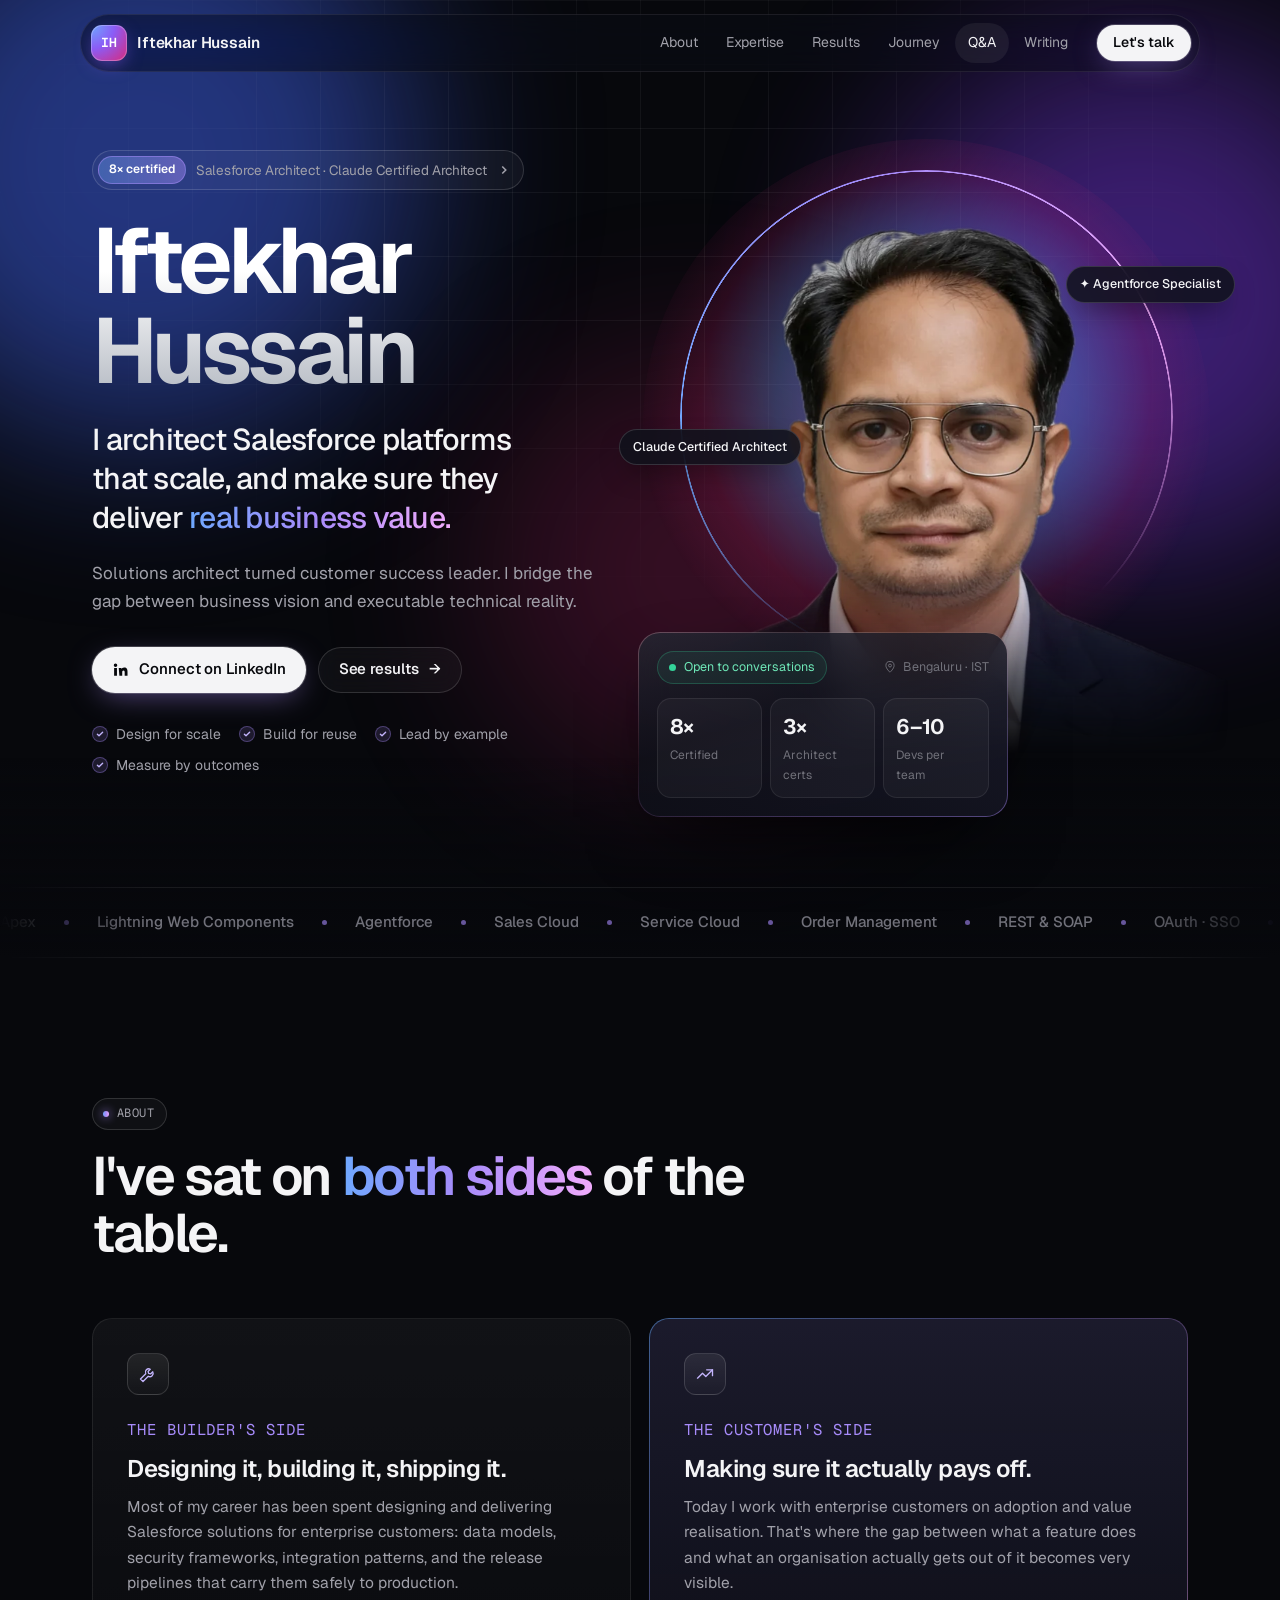
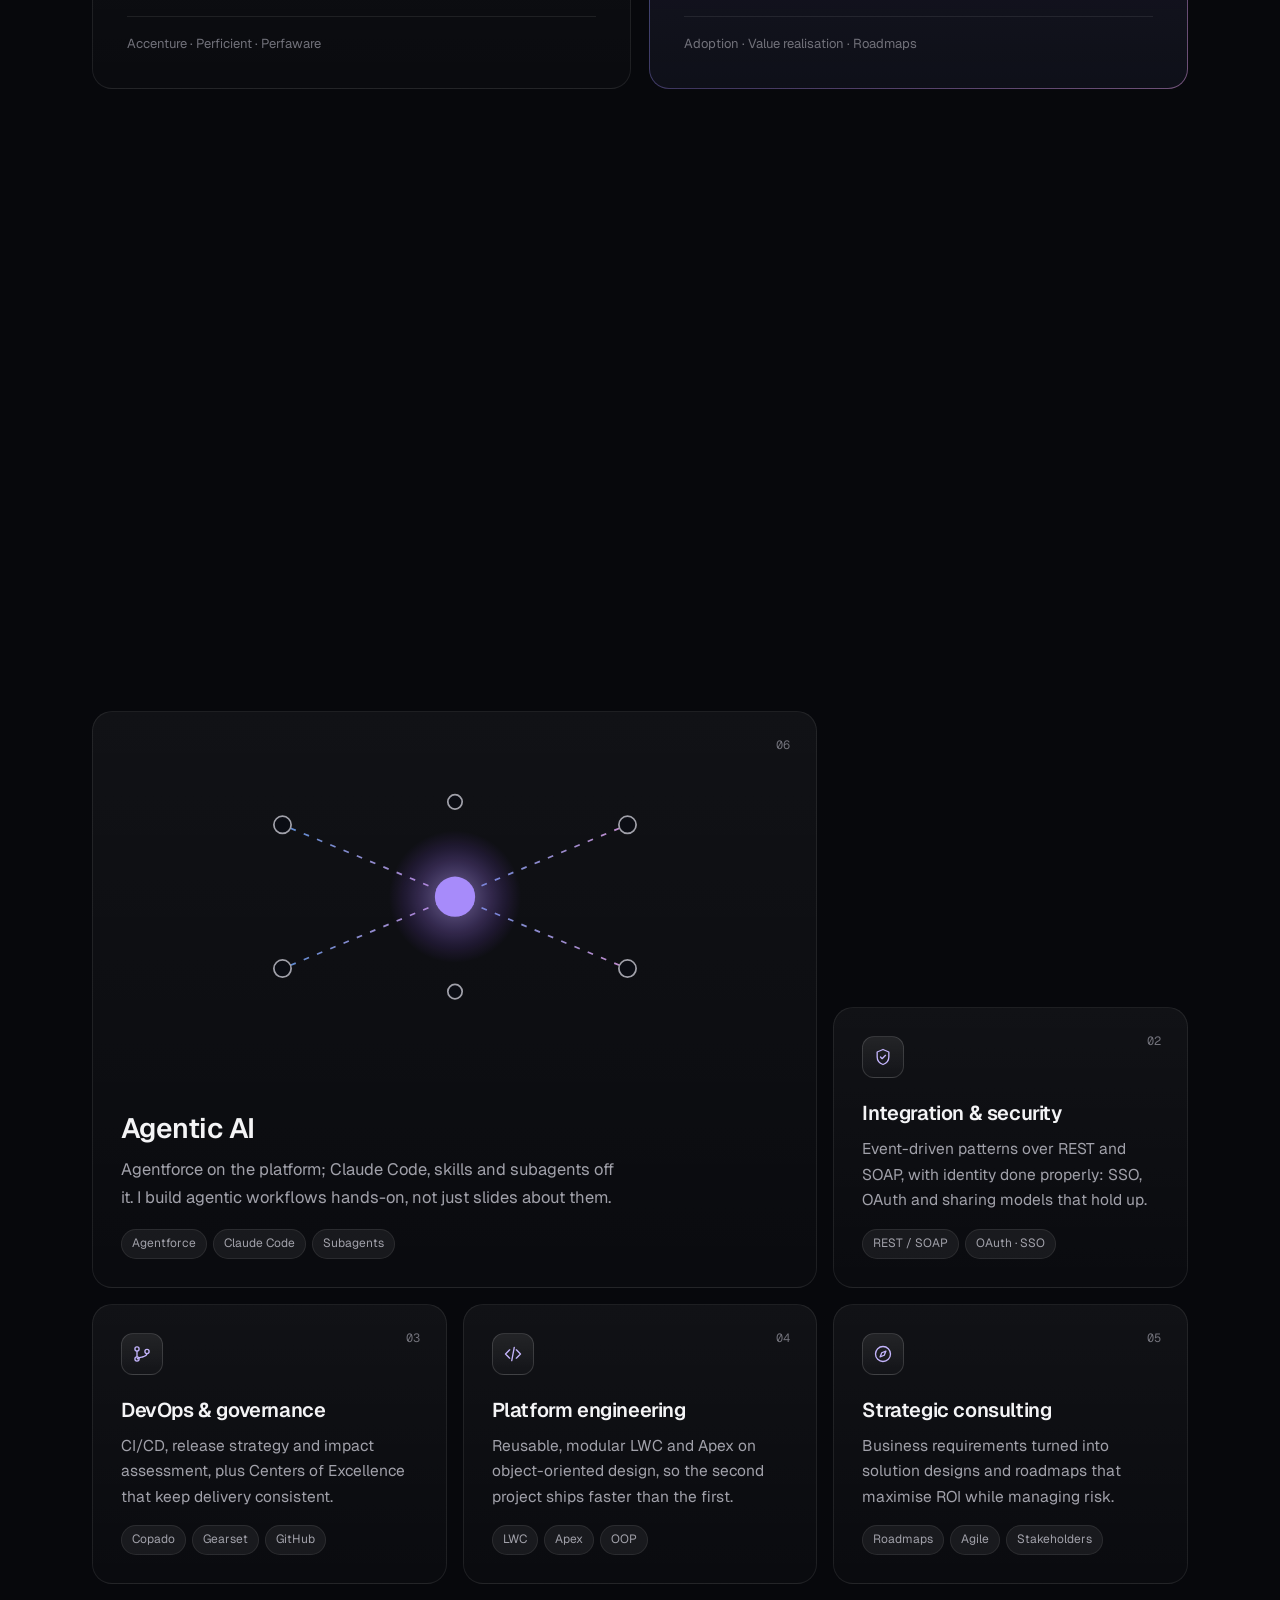
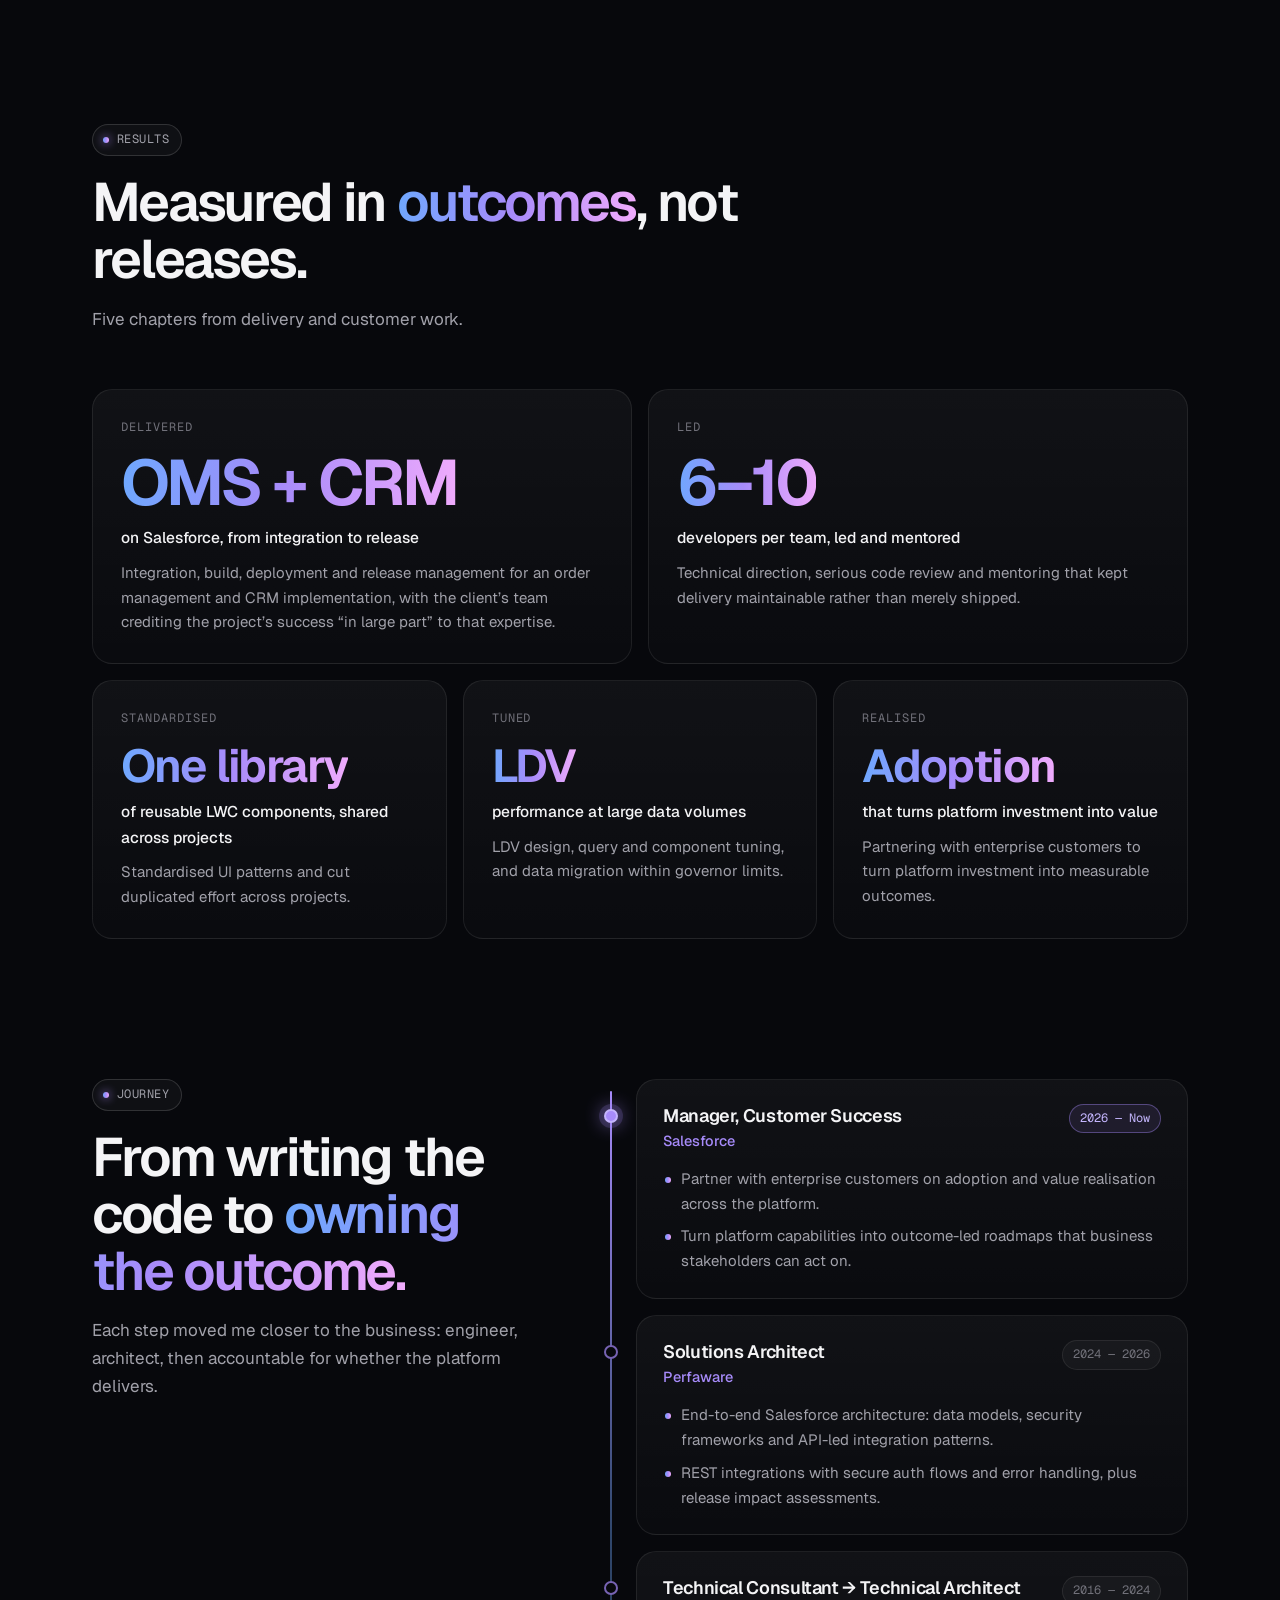
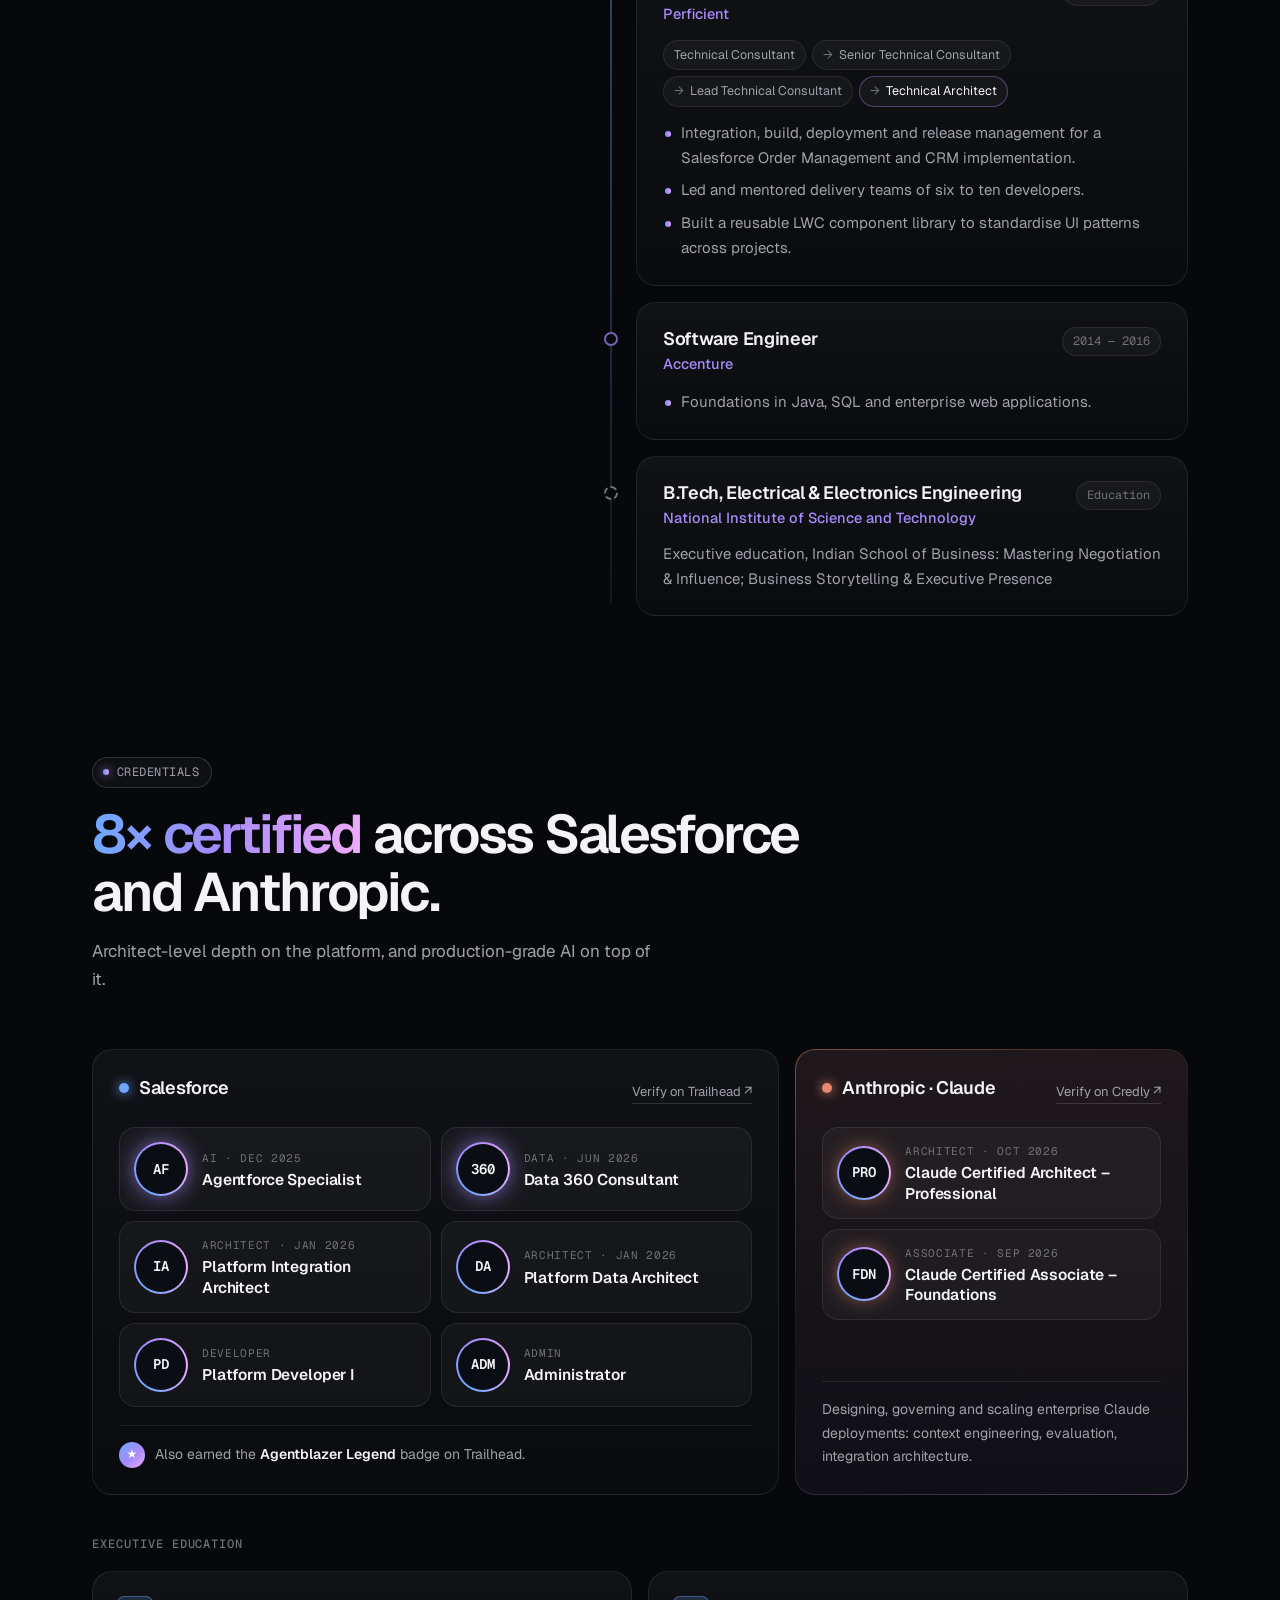
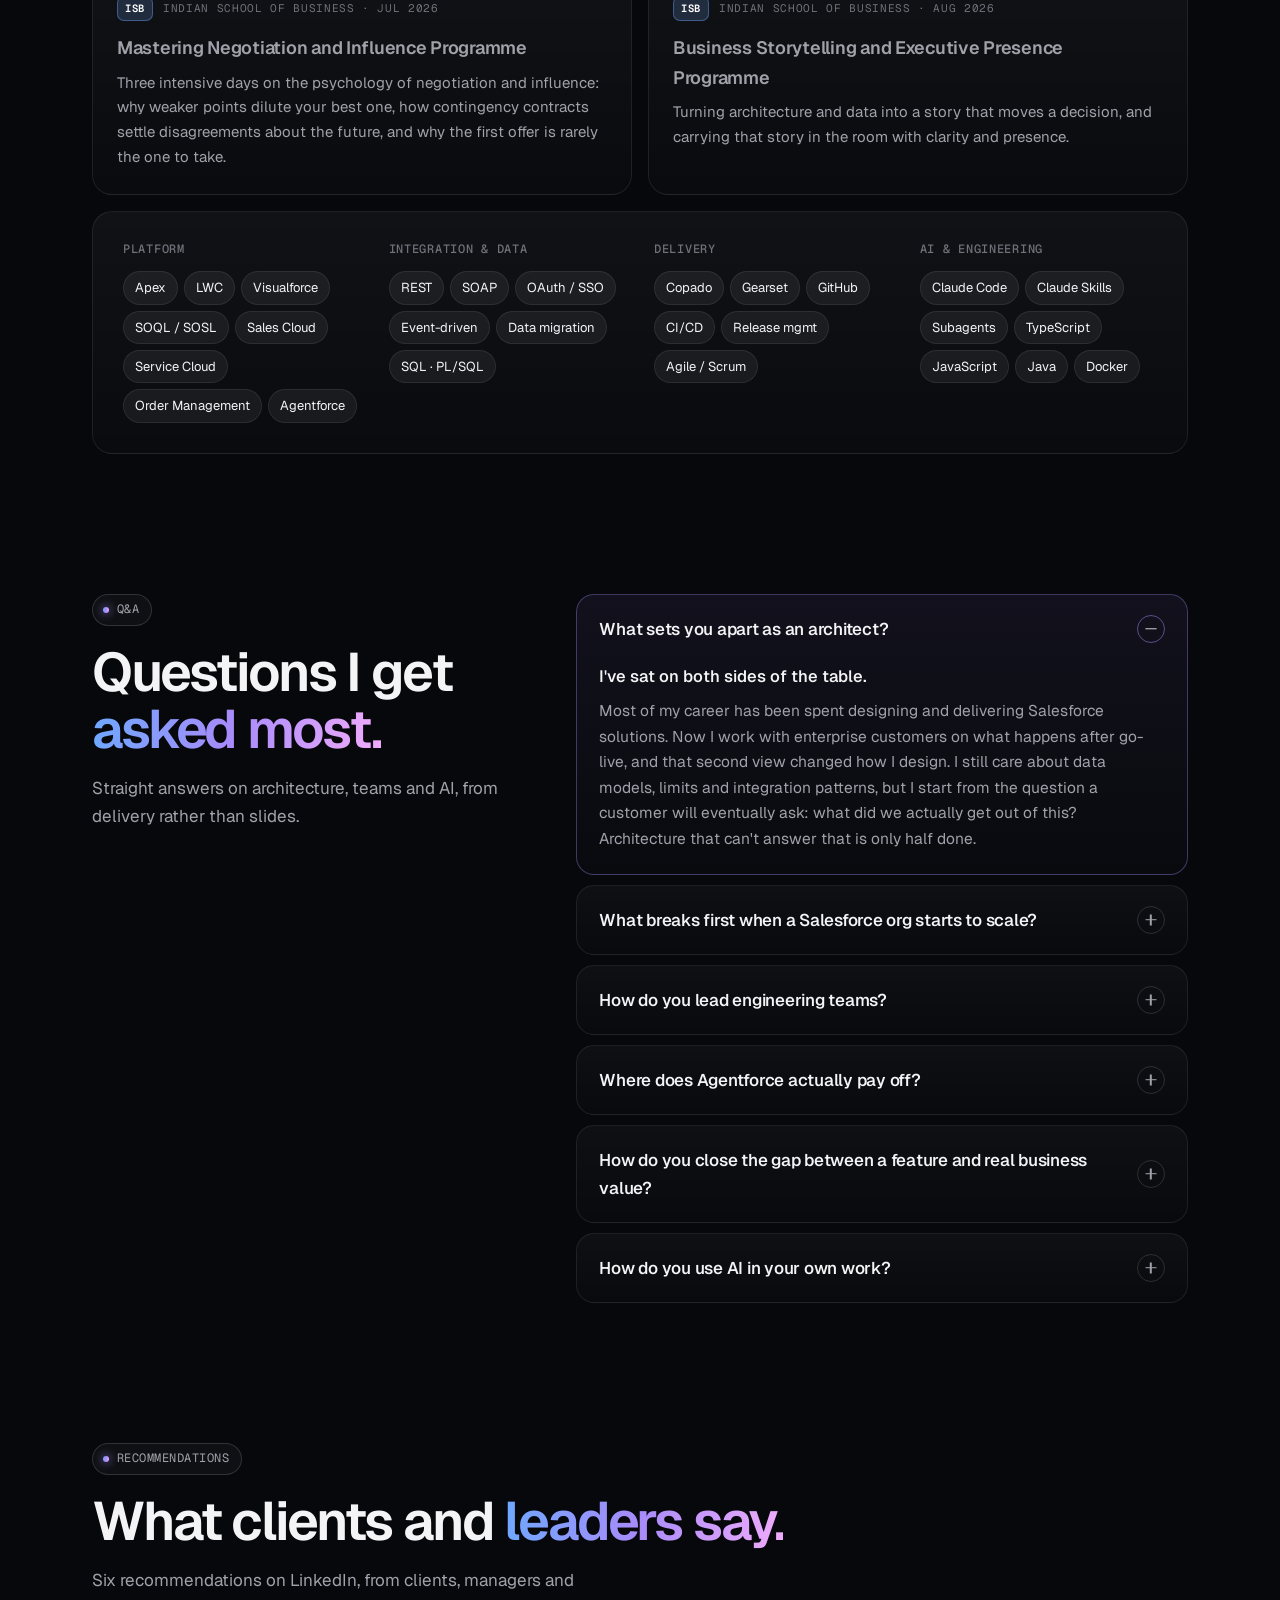
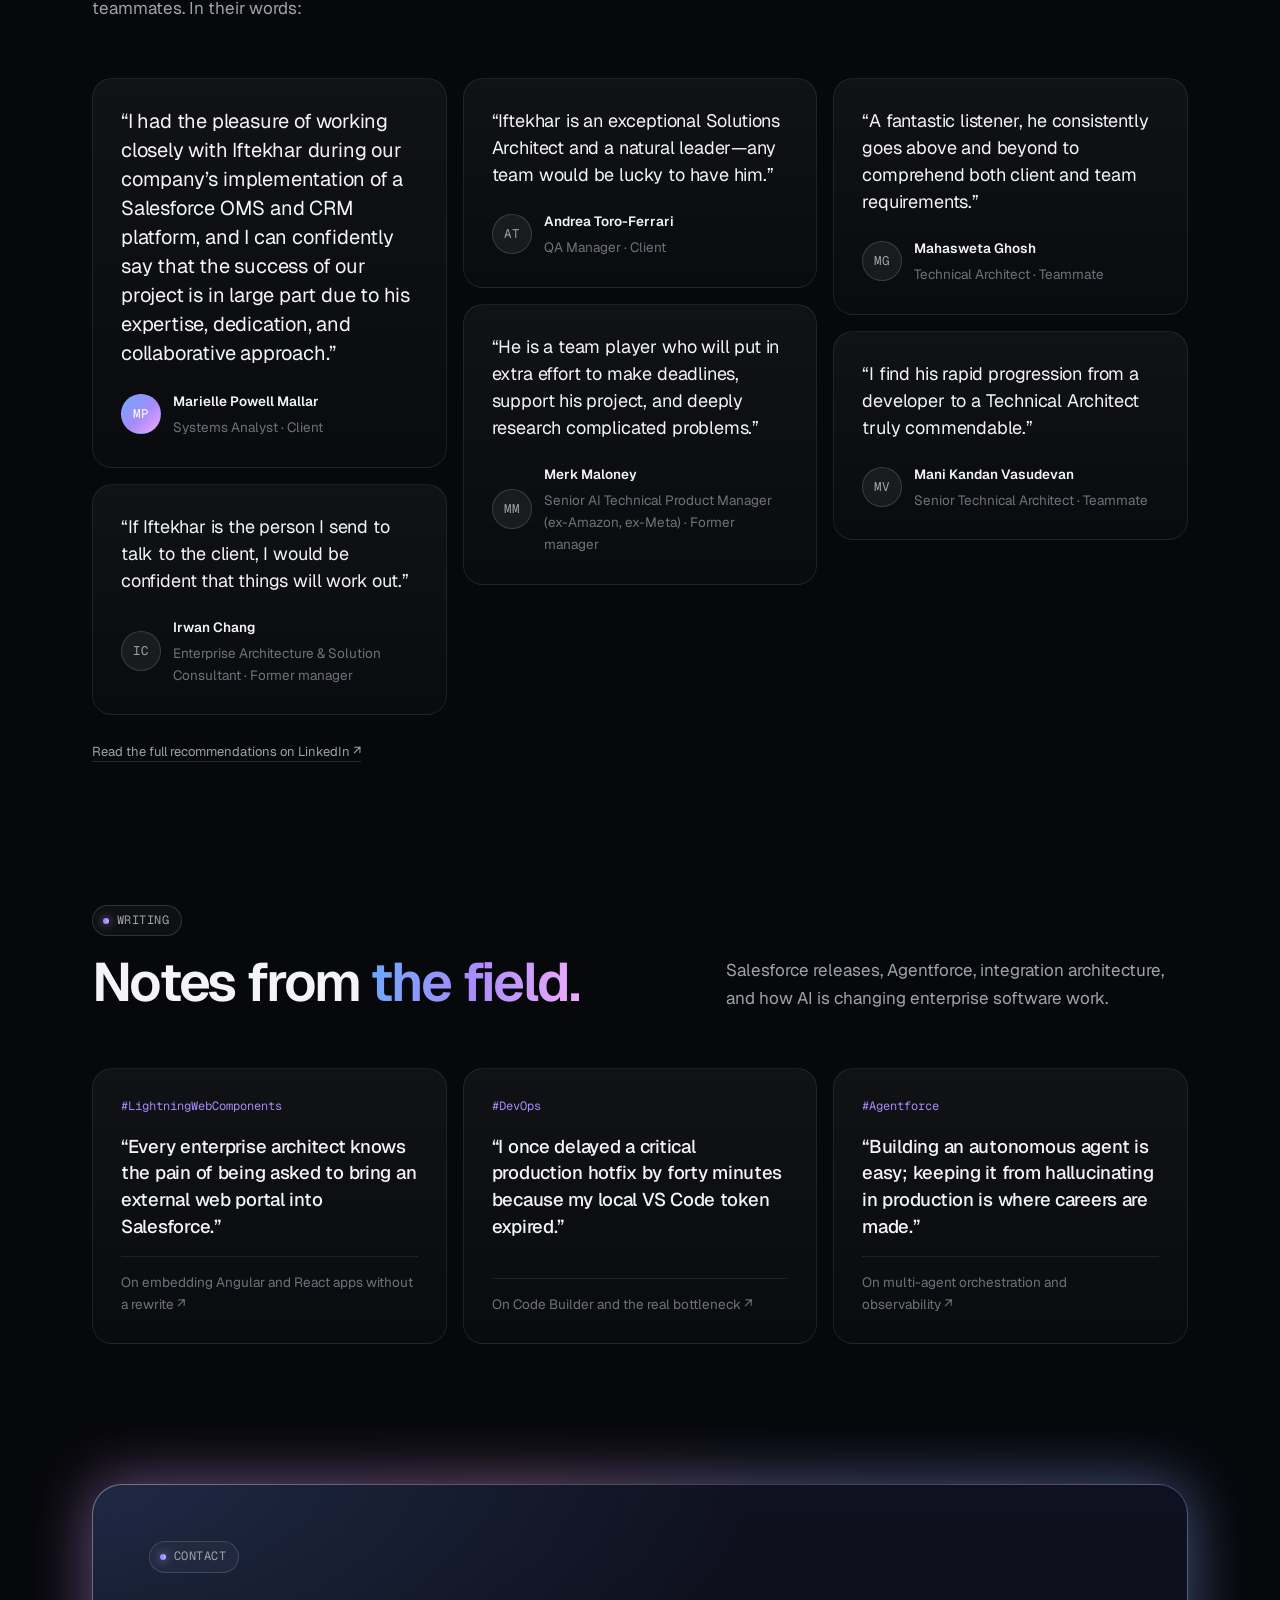
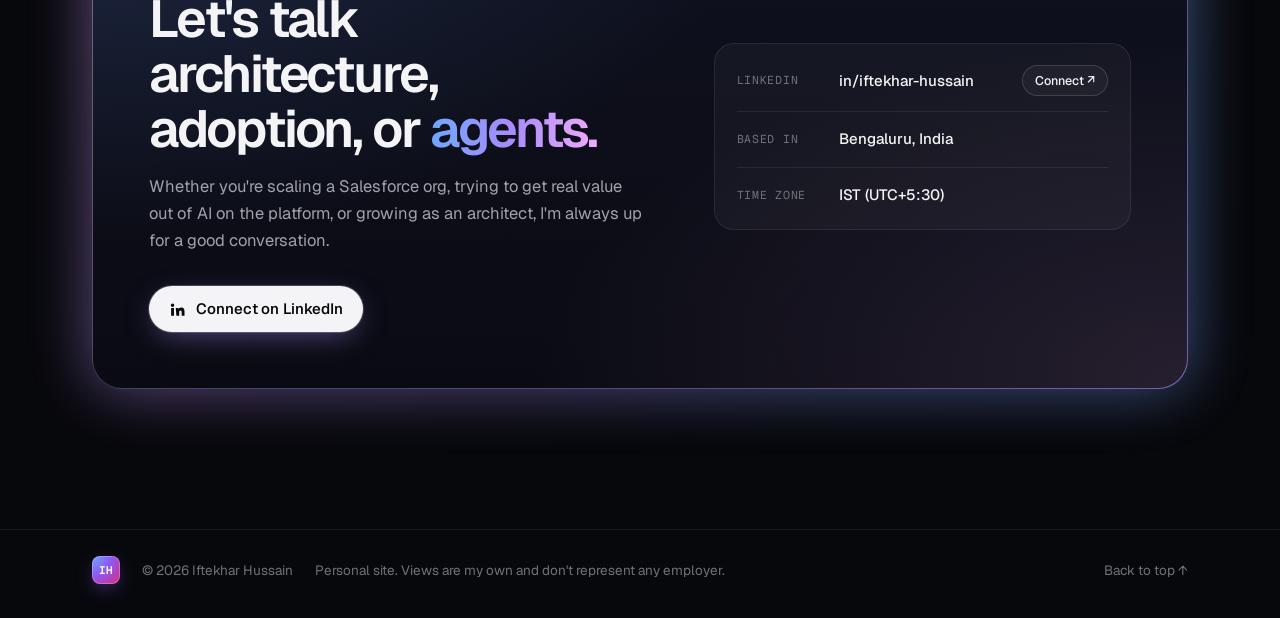
==== commit a75d7d85: "Replace the retail store count with verified achievements - Hero stat: 3x Architect certs (Salesforc" ====
--- a/index.html
+++ b/index.html
@@ -128,7 +128,7 @@
           </div>
           <dl class="hero-stats">
             <div><dt><span data-count="8" data-suffix="×">8×</span></dt><dd>Certified</dd></div>
-            <div><dt><span data-count="1300" data-suffix="+">1,300+</span></dt><dd>Retail stores</dd></div>
+            <div><dt><span data-count="3" data-suffix="×">3×</span></dt><dd>Architect certs</dd></div>
             <div><dt>6–10</dt><dd>Devs per team</dd></div>
           </dl>
         </aside>
@@ -269,10 +269,10 @@
 
         <div class="results">
           <article class="card spot result result--wide reveal">
-            <p class="result__verb">Rolled out</p>
-            <p class="result__num"><span class="grad" data-count="1300" data-suffix="+">1,300+</span></p>
-            <p class="result__unit">retail stores on one order management platform</p>
-            <p class="result__desc">Integration, build, deployment and release management for an Order Management System rolled out across a national retail estate.</p>
+            <p class="result__verb">Delivered</p>
+            <p class="result__num"><span class="grad">OMS + CRM</span></p>
+            <p class="result__unit">on Salesforce, from integration to release</p>
+            <p class="result__desc">Integration, build, deployment and release management for an order management and CRM implementation, with the client’s team crediting the project’s success “in large part” to that expertise.</p>
           </article>
           <article class="card spot result result--wide reveal">
             <p class="result__verb">Led</p>
@@ -346,7 +346,7 @@
                 <li>Technical Consultant</li><li>Senior Technical Consultant</li><li>Lead Technical Consultant</li><li>Technical Architect</li>
               </ul>
               <ul class="bullets">
-                <li>Integration, build, deployment and release management for an Order Management System across 1,300+ retail stores.</li>
+                <li>Integration, build, deployment and release management for a Salesforce Order Management and CRM implementation.</li>
                 <li>Led and mentored delivery teams of six to ten developers.</li>
                 <li>Built a reusable LWC component library to standardise UI patterns across projects.</li>
               </ul>
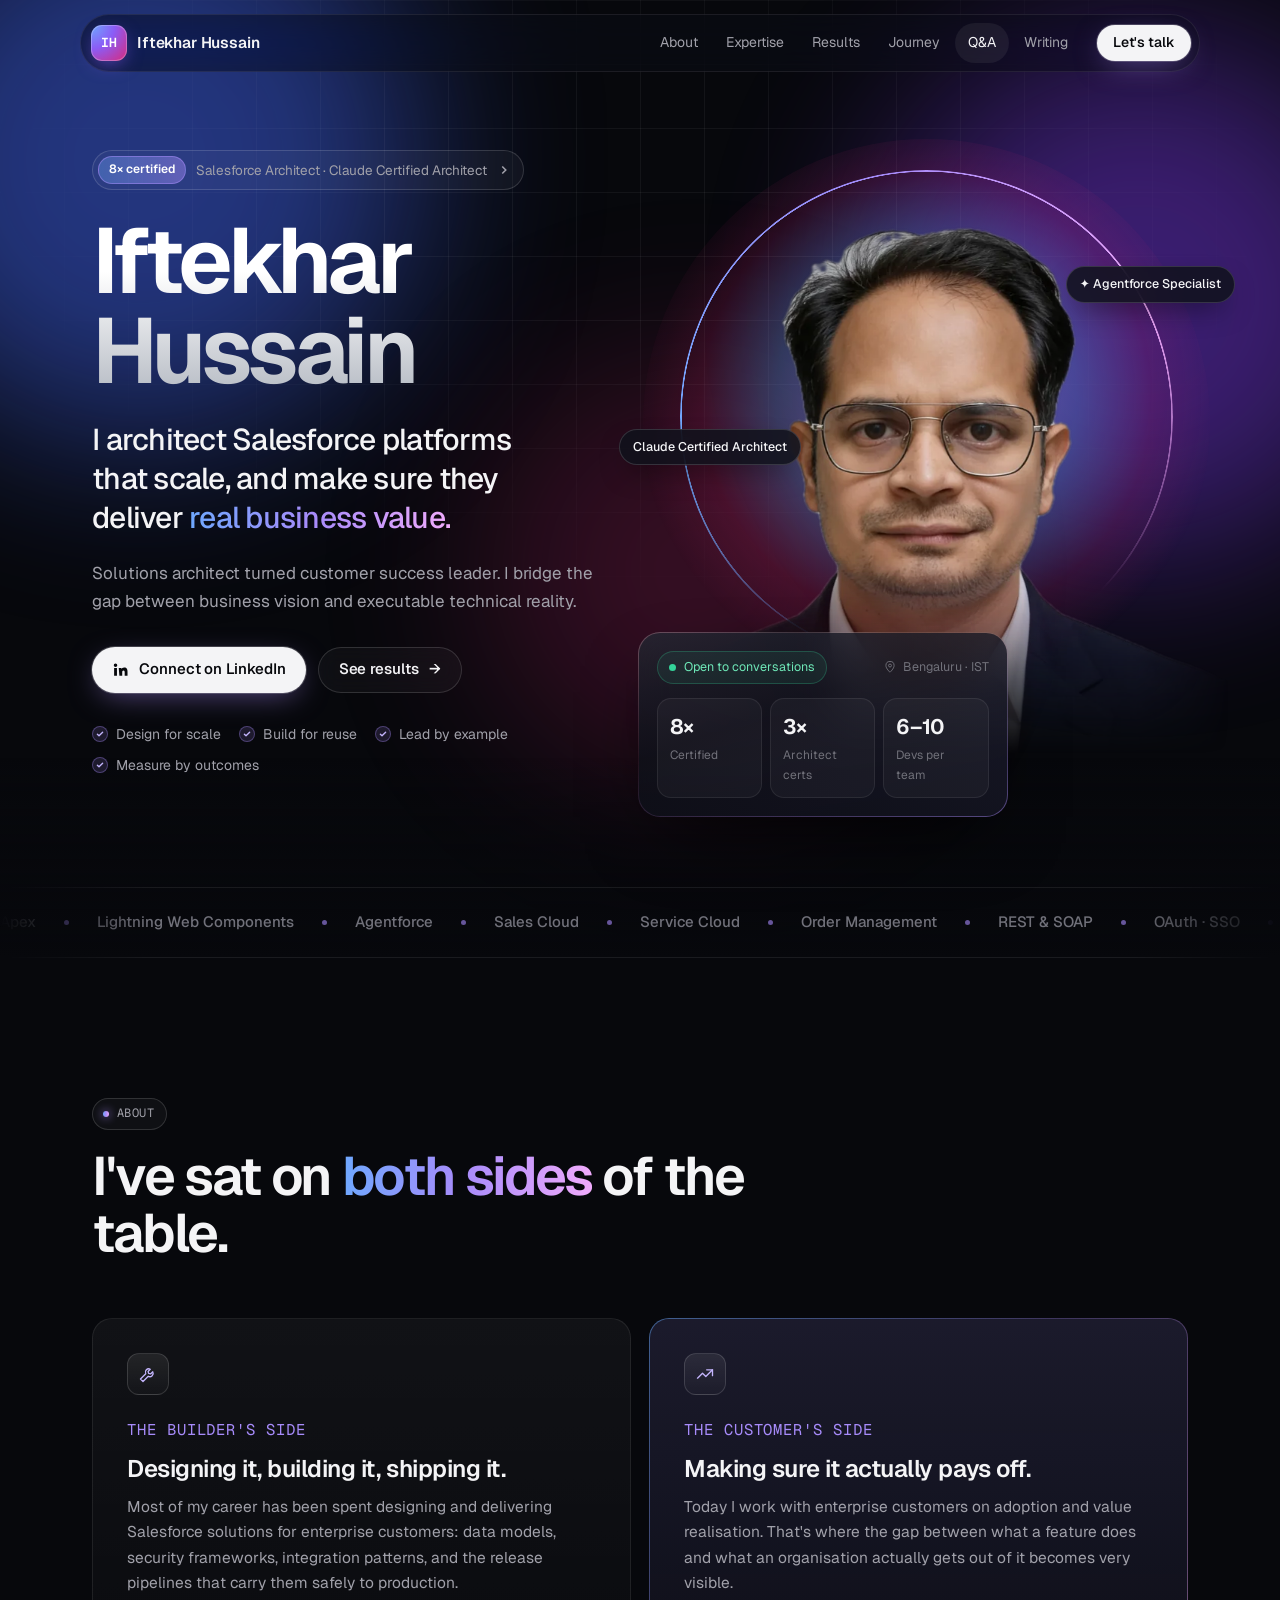
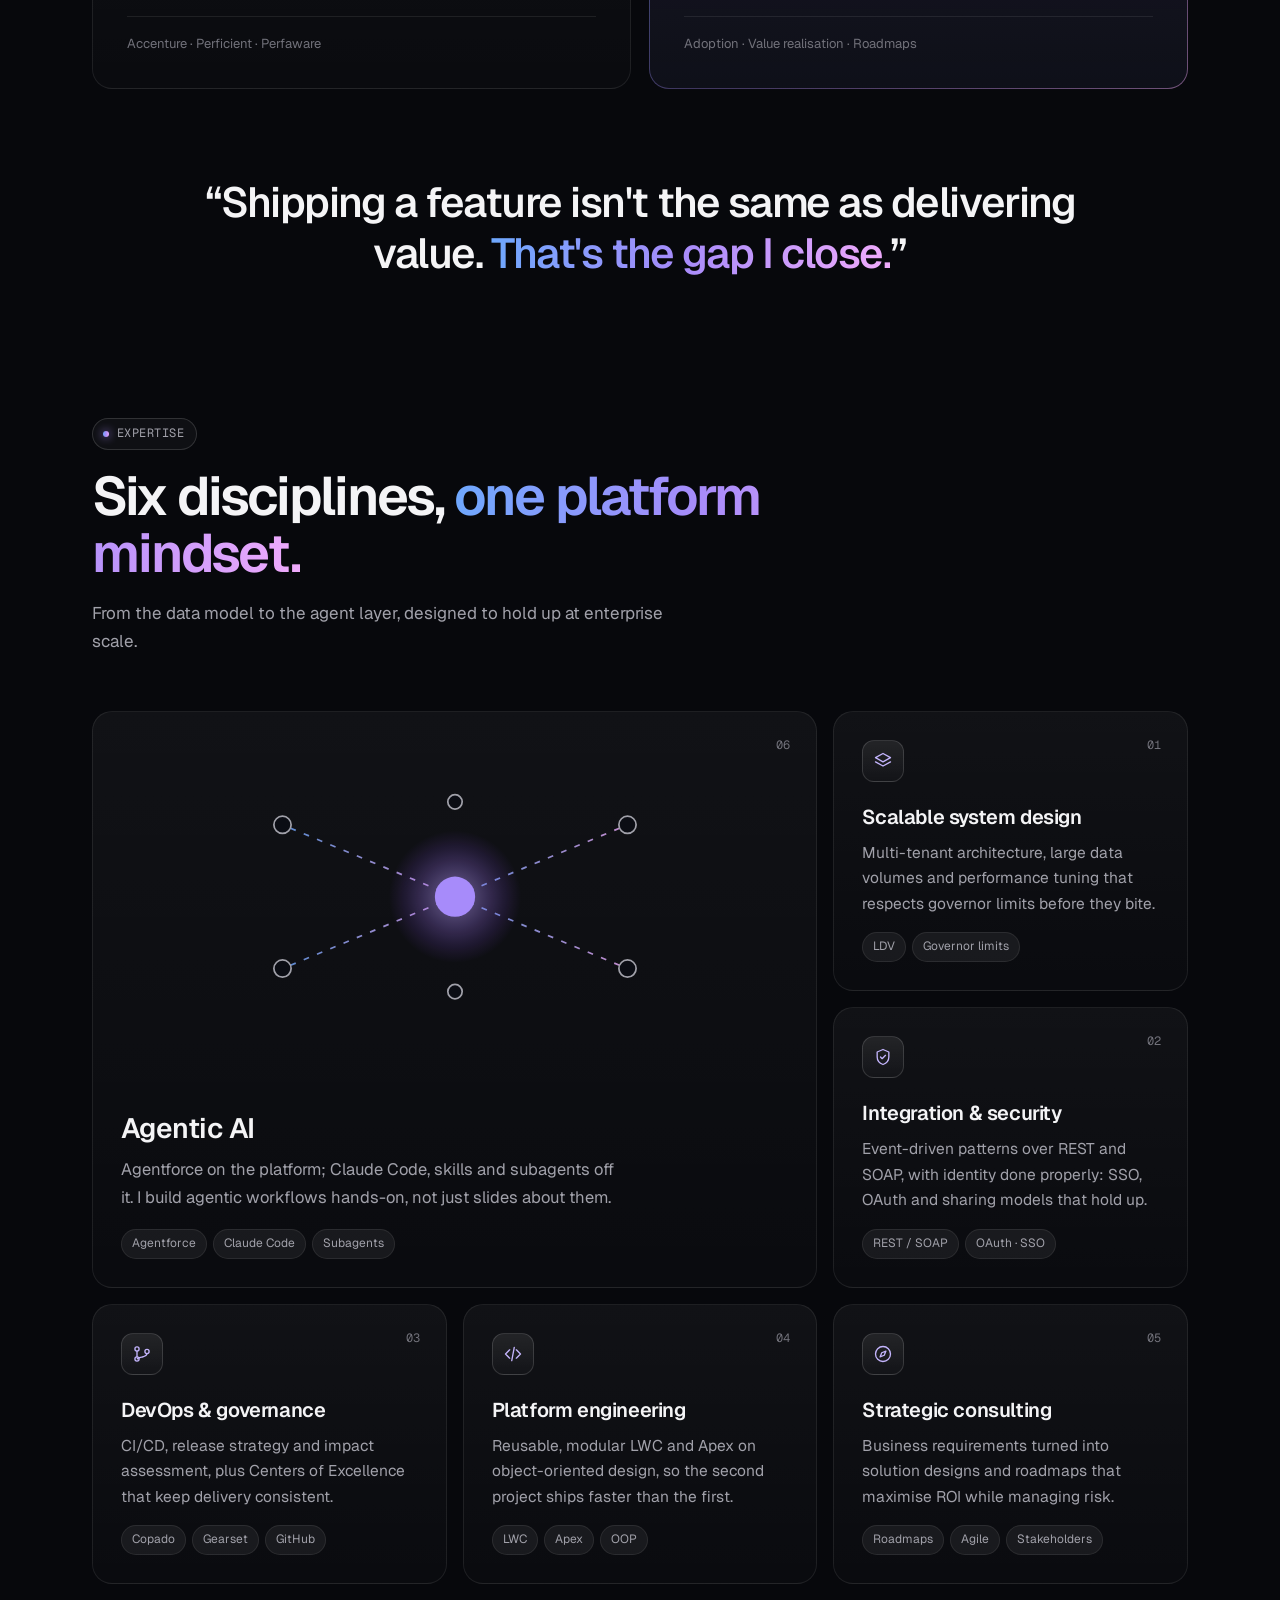
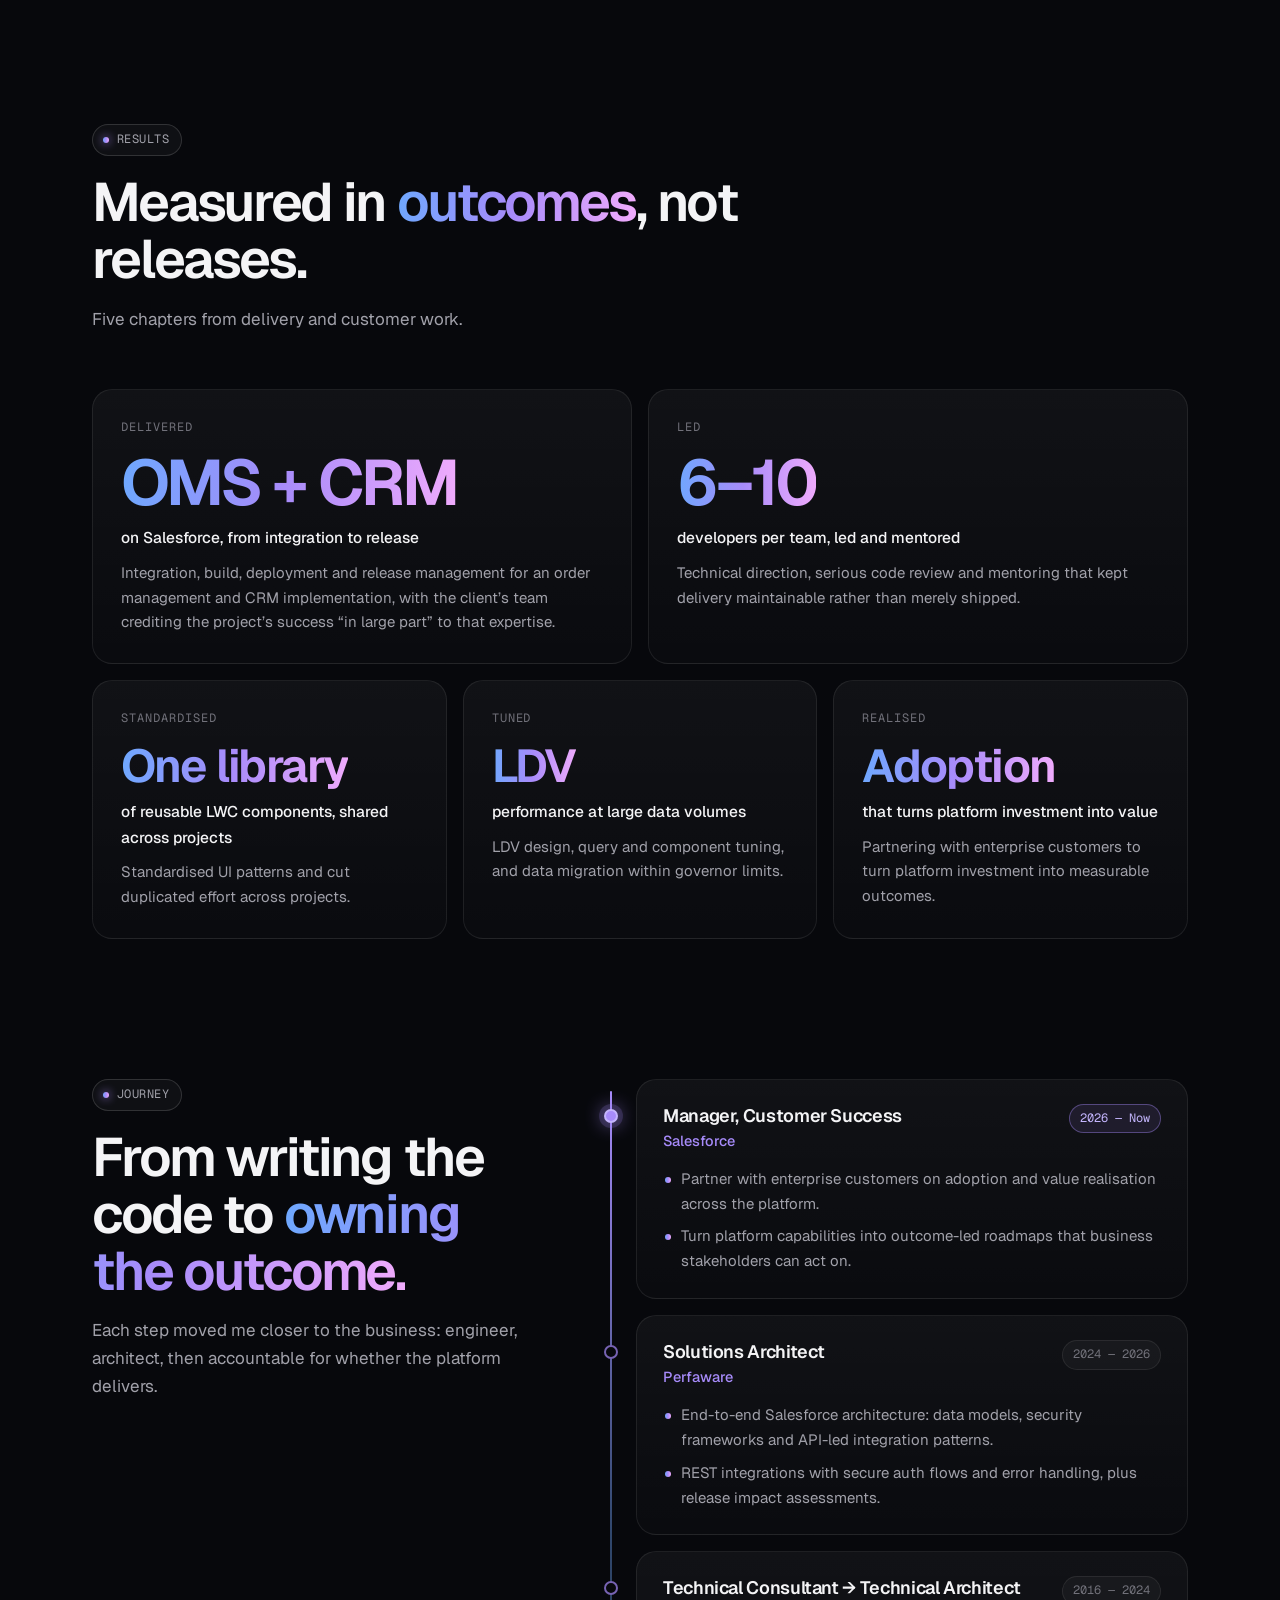
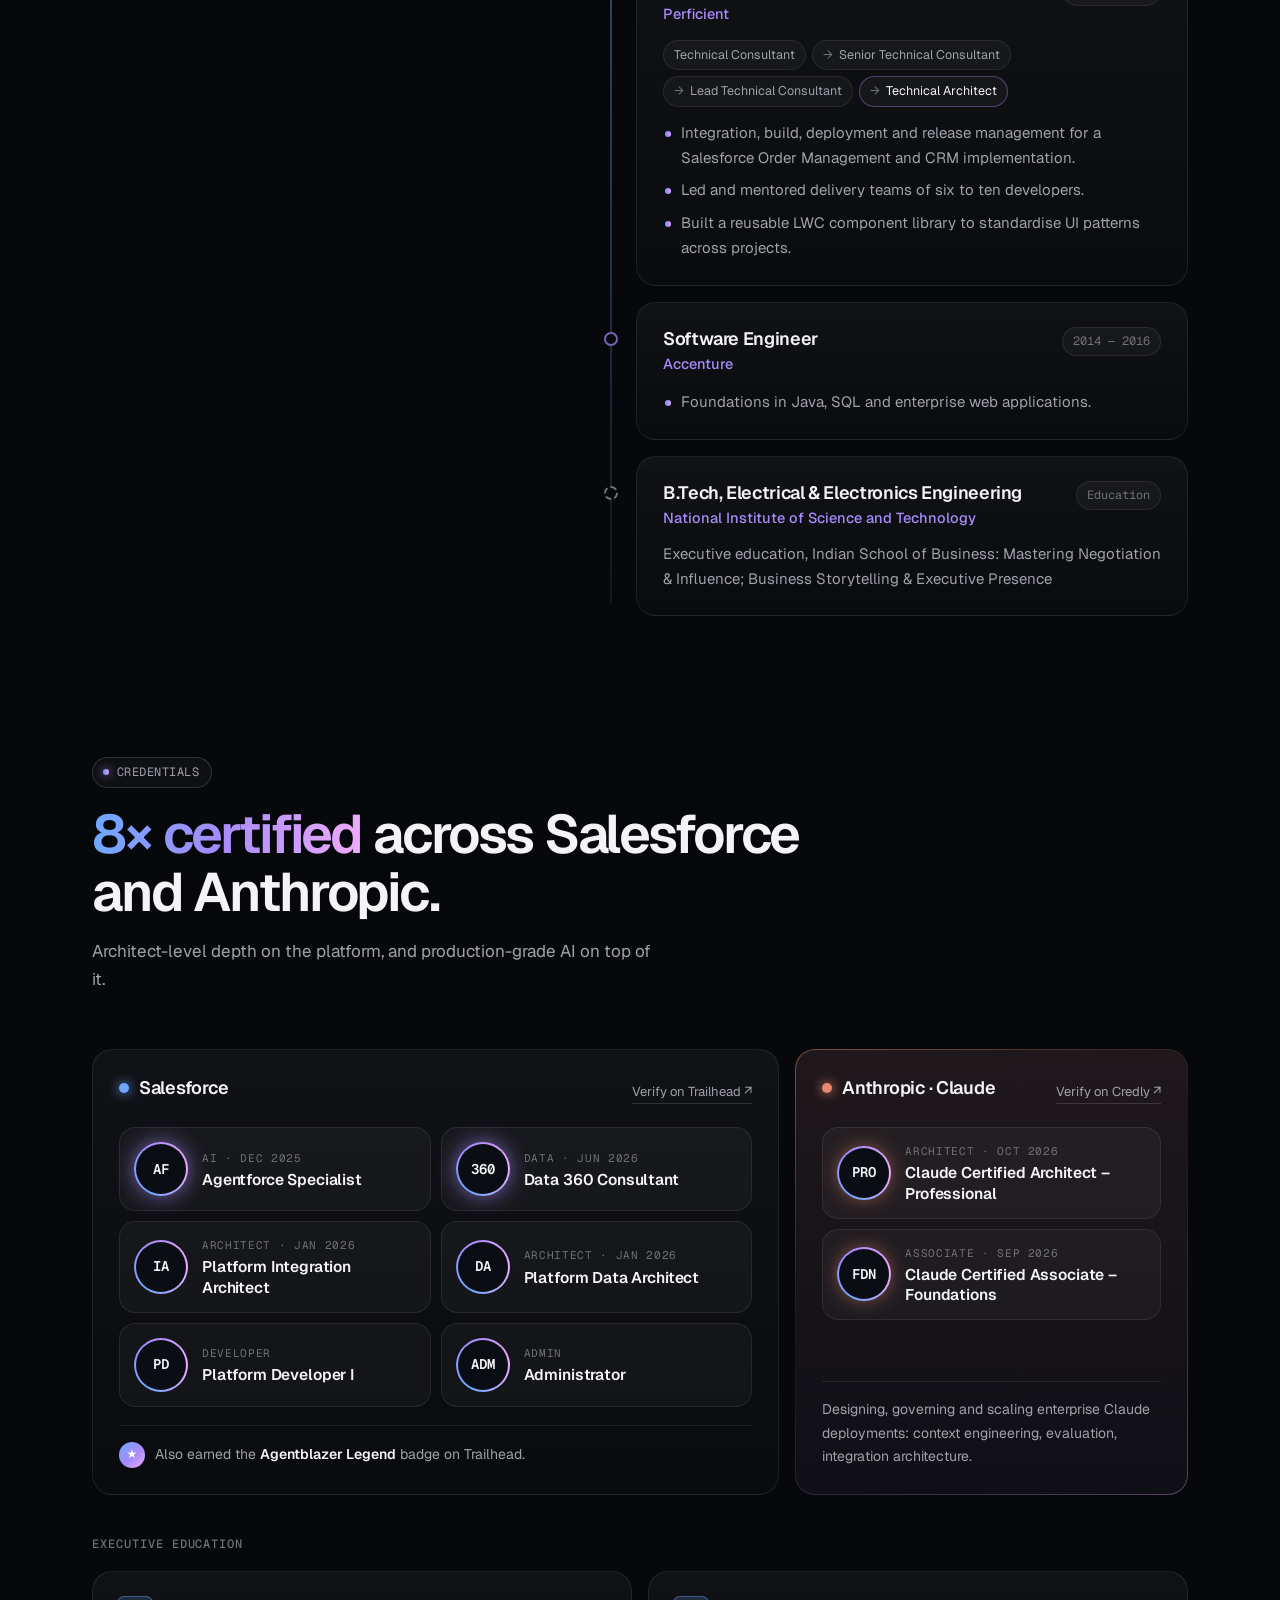
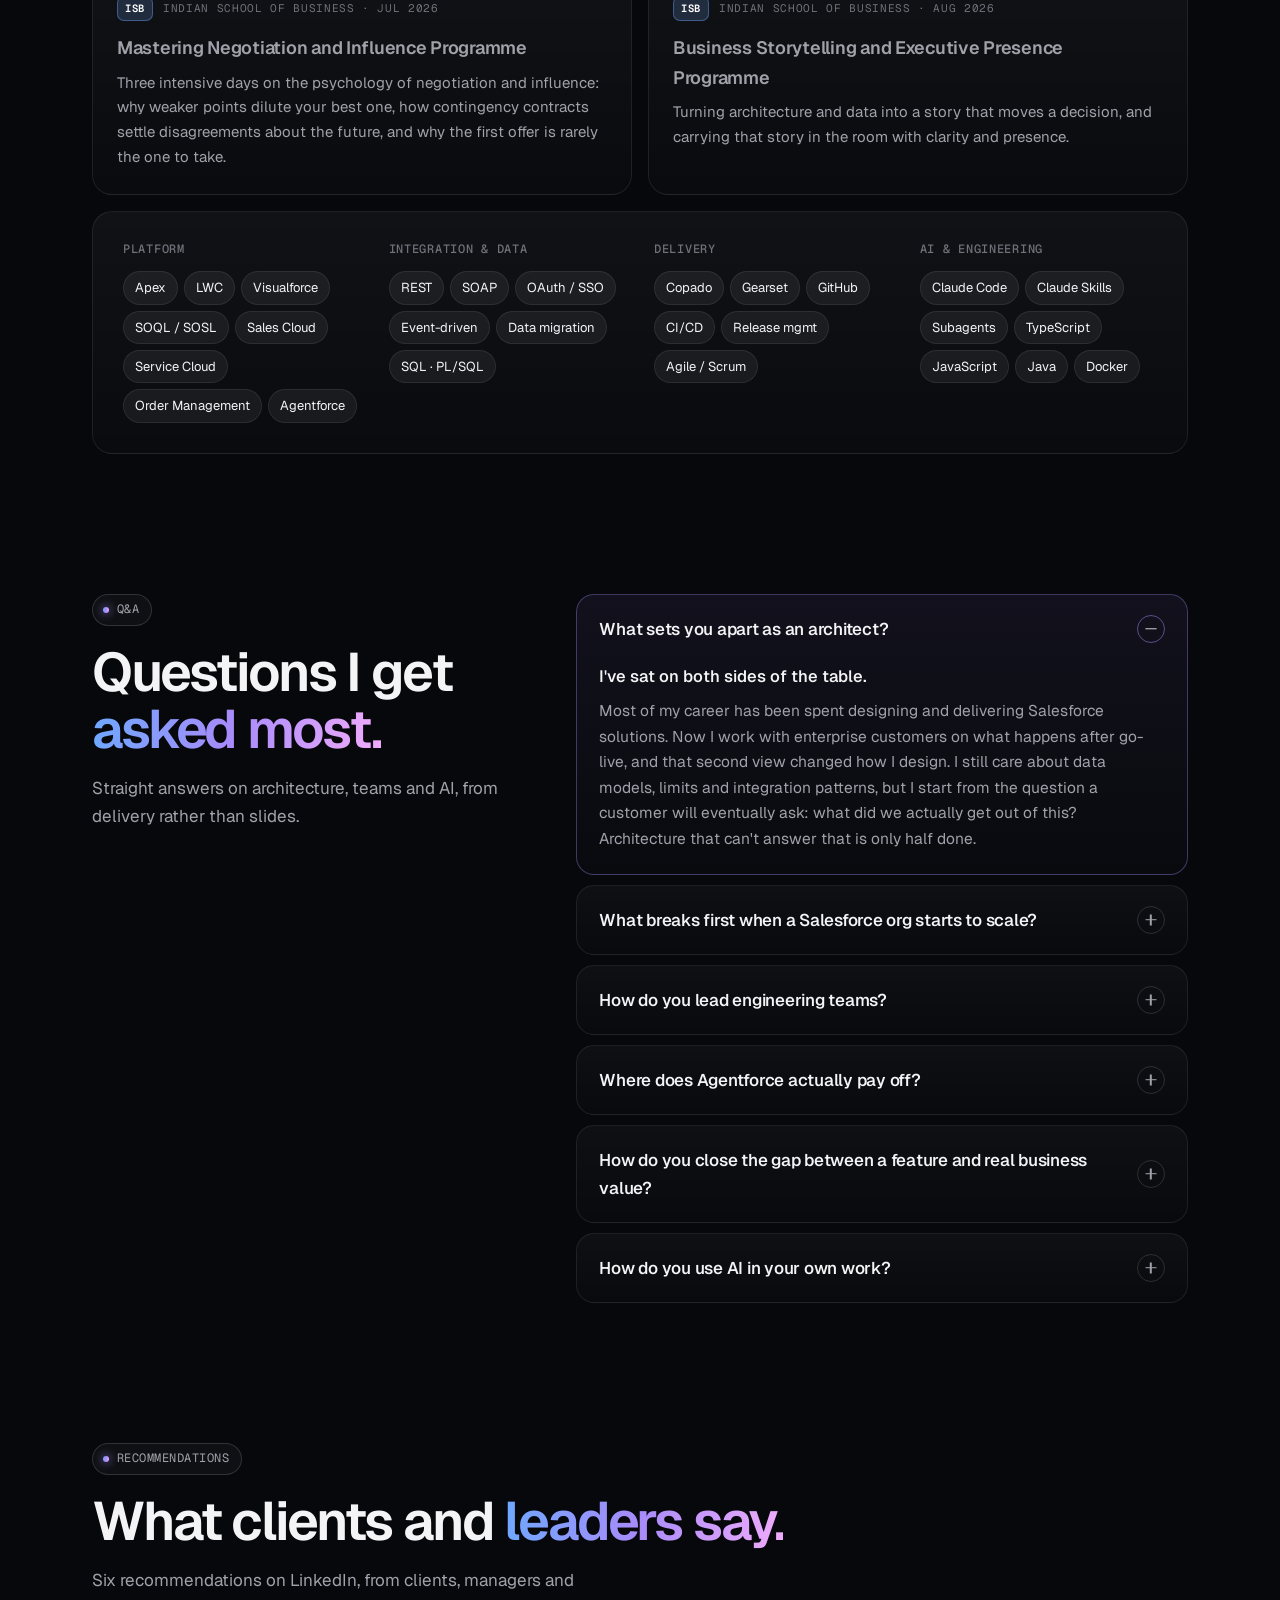
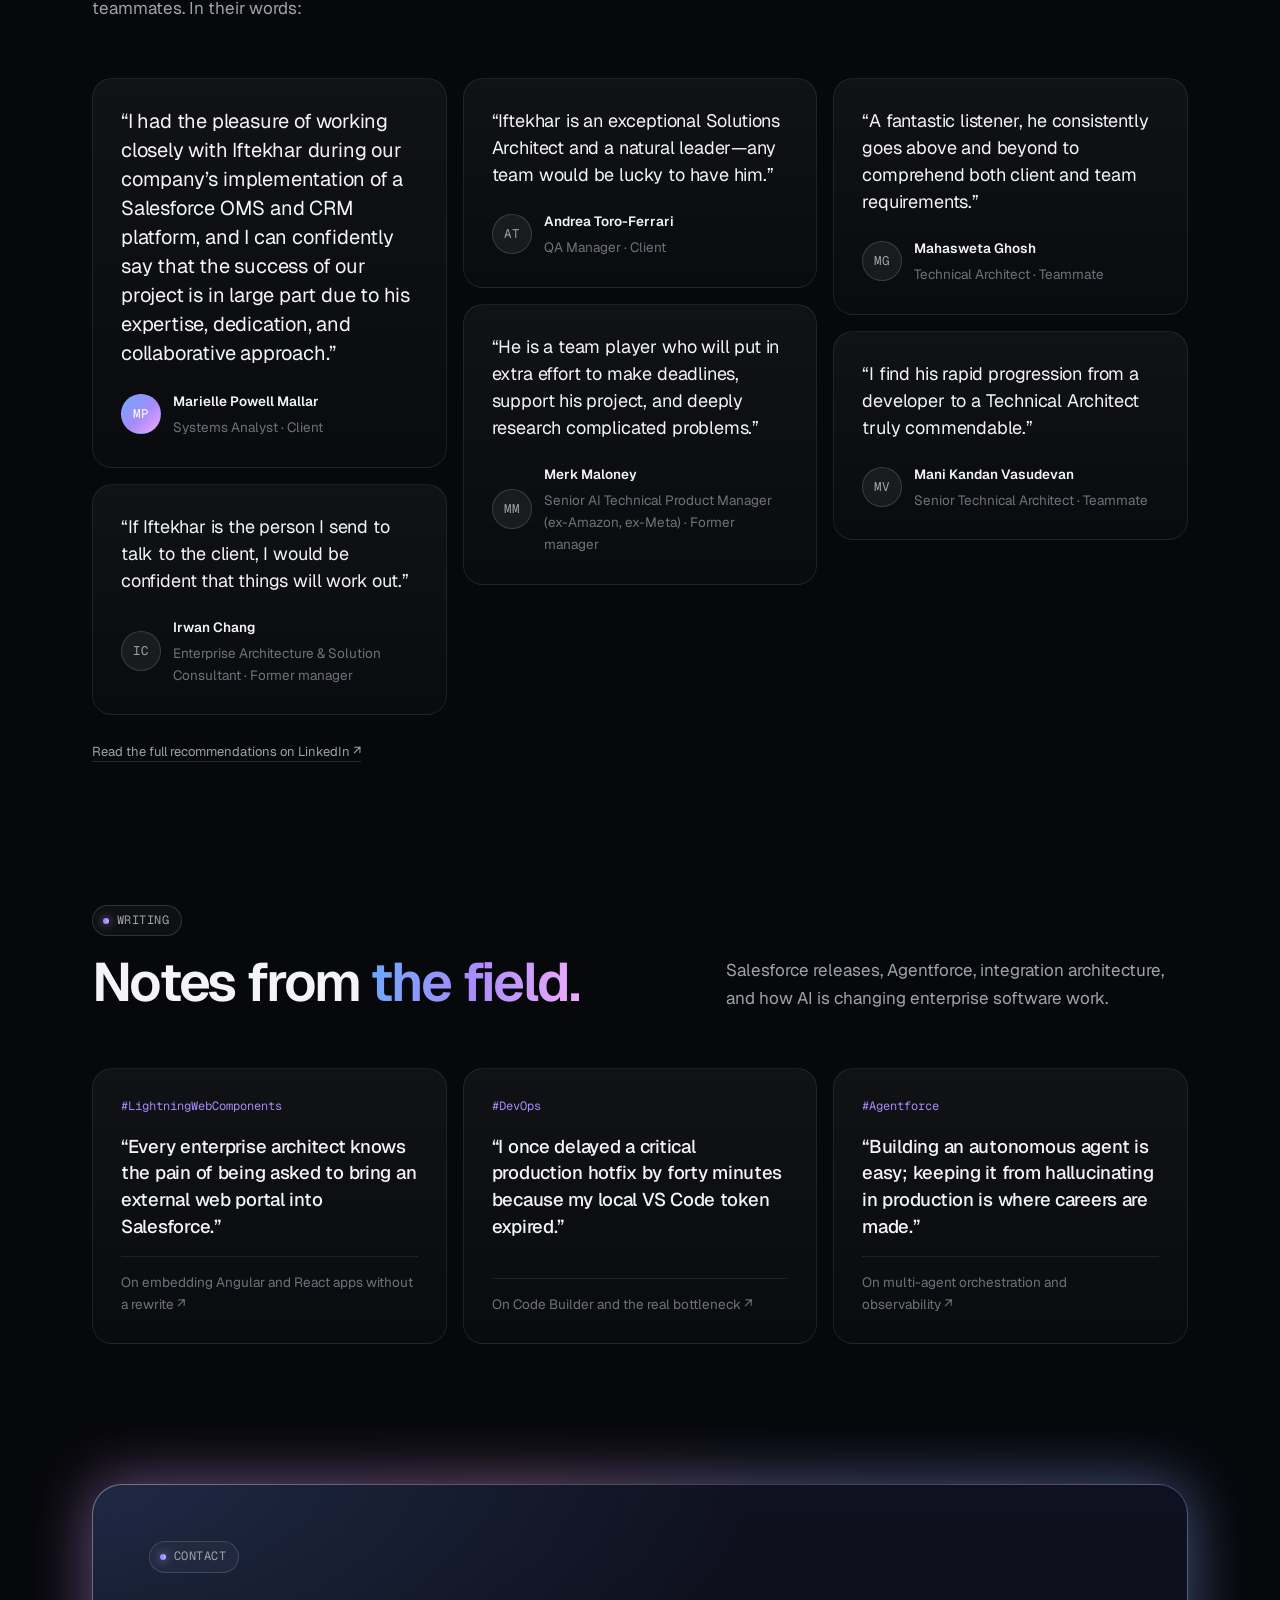
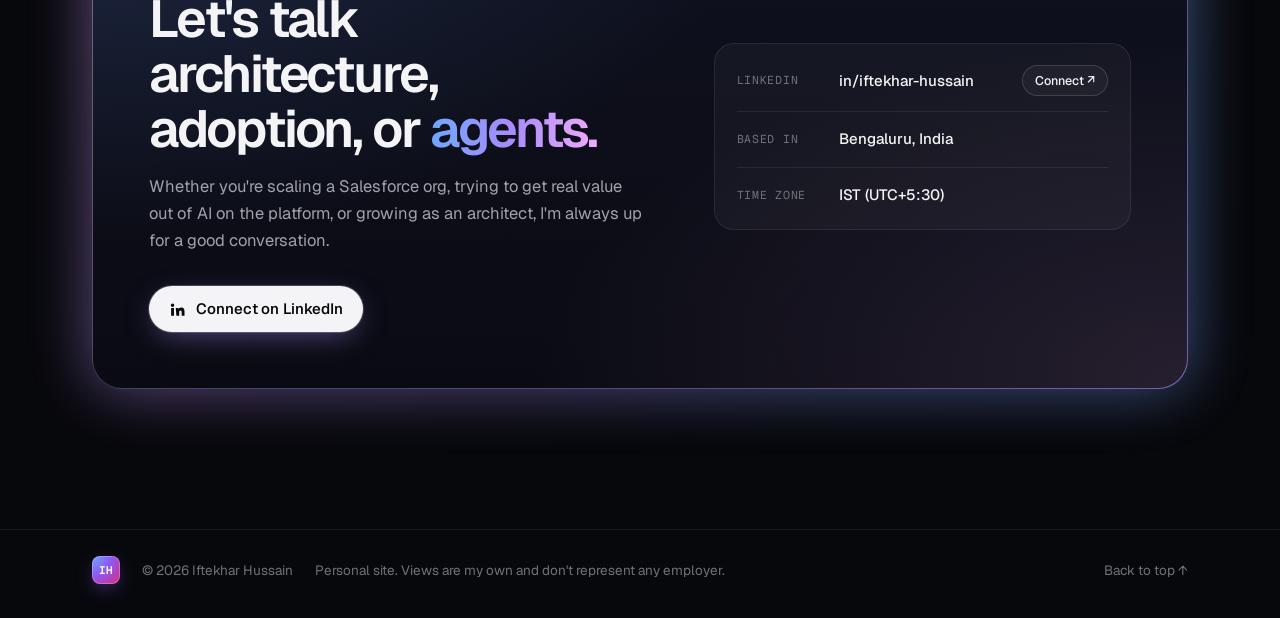
==== commit 31fe263f: "Version the og:image URL so LinkedIn fetches the new preview card Co-Authored-By: Claude Opus 5.5 <n" ====
--- a/index.html
+++ b/index.html
@@ -16,7 +16,7 @@
   <meta property="og:title" content="Iftekhar Hussain — Architecting Salesforce platforms that deliver value" />
   <meta property="og:description" content="Salesforce solutions architect turned customer success leader. Architecture that scales, measured by outcomes." />
   <meta property="og:url" content="https://iftekharhussain0608.github.io/portfolio/" />
-  <meta property="og:image" content="https://iftekharhussain0608.github.io/portfolio/assets/og-image.png" />
+  <meta property="og:image" content="https://iftekharhussain0608.github.io/portfolio/assets/og-image.png?v=2" />
   <meta property="og:image:width" content="1200" />
   <meta property="og:image:height" content="627" />
   <meta property="profile:first_name" content="Iftekhar" />
